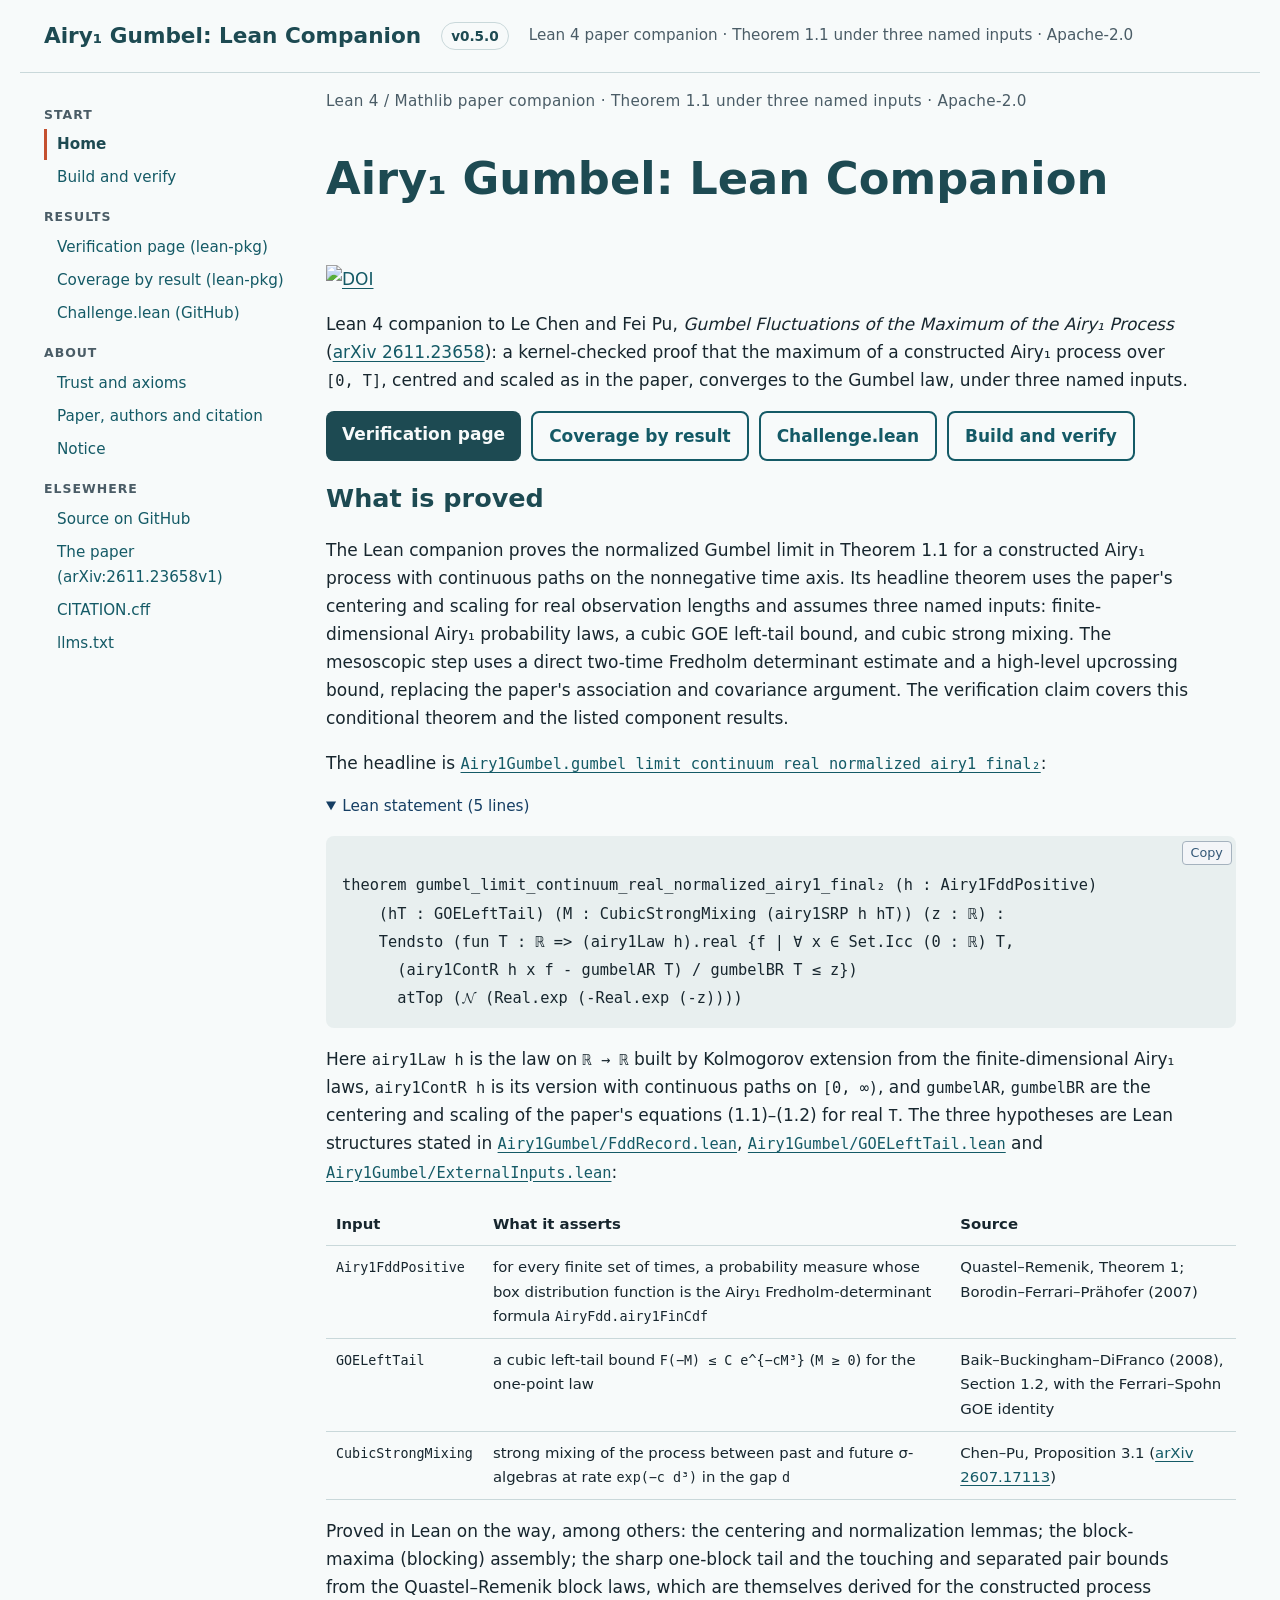
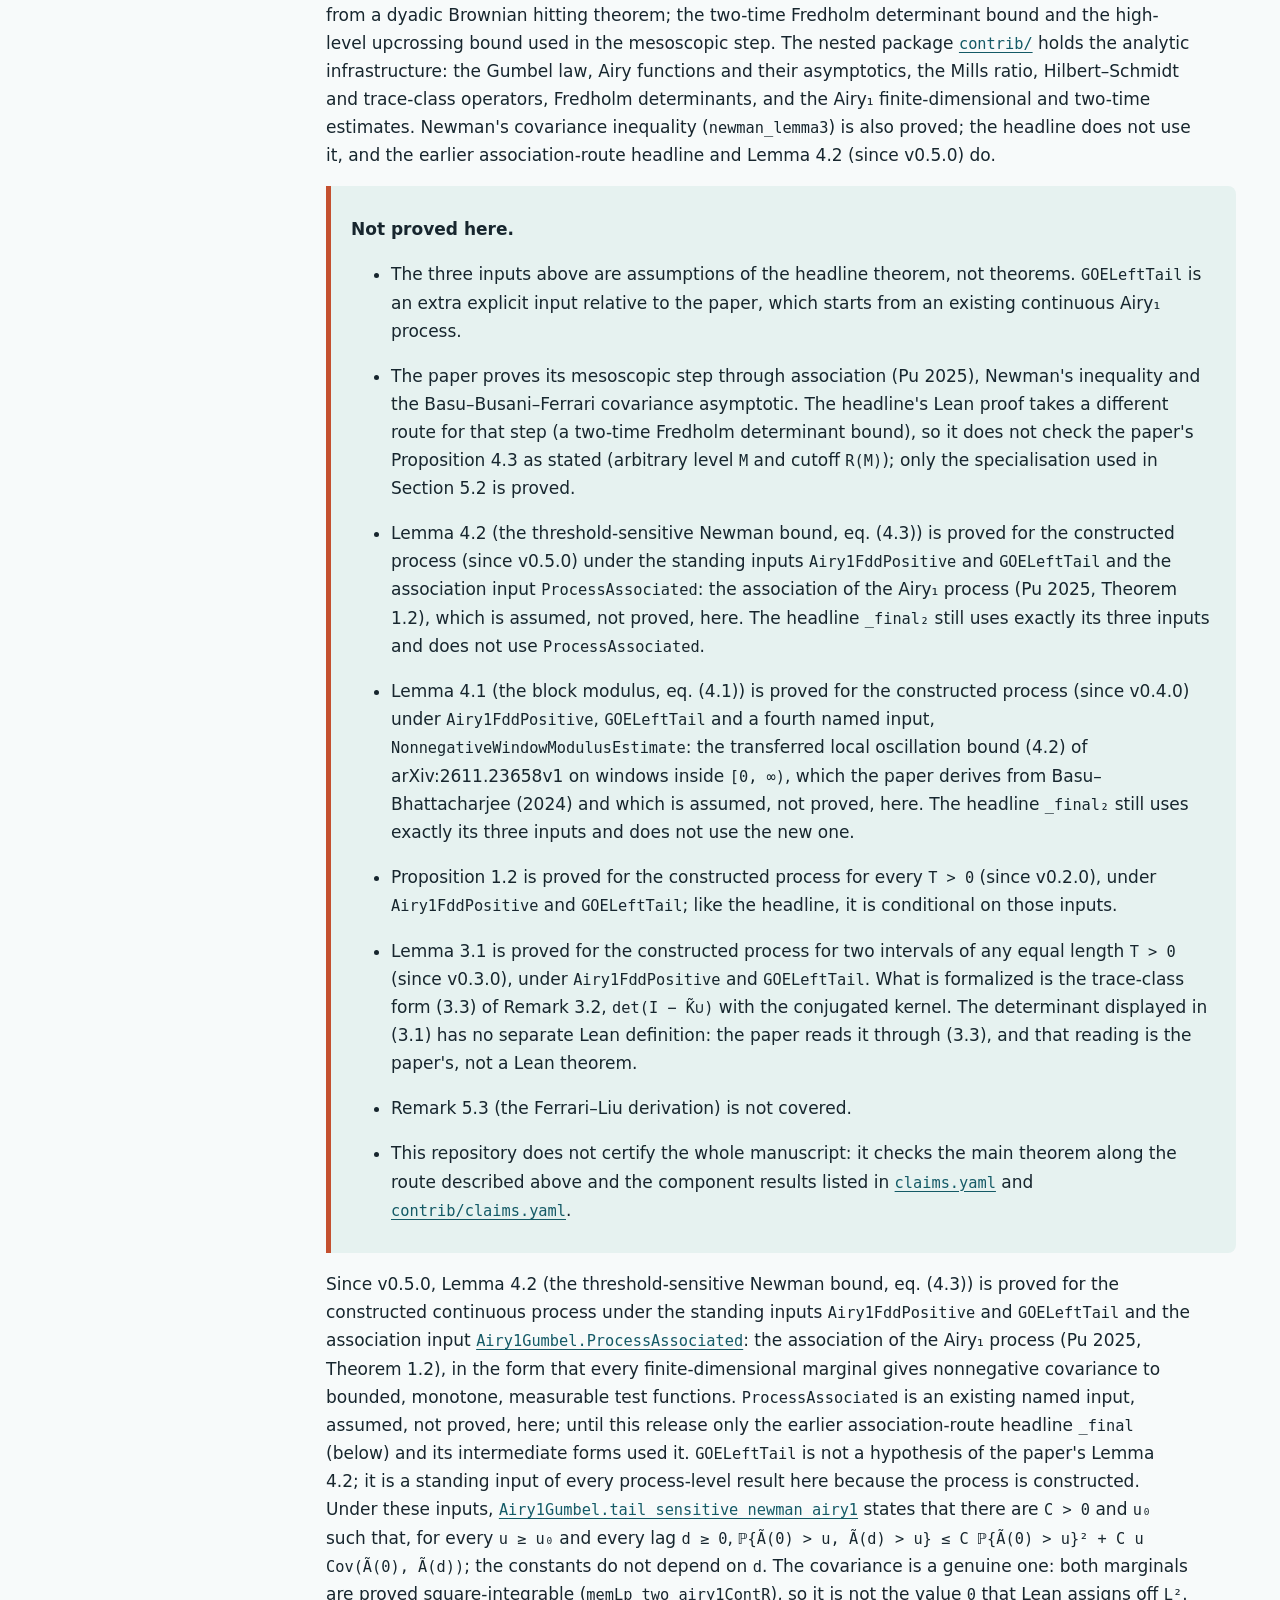
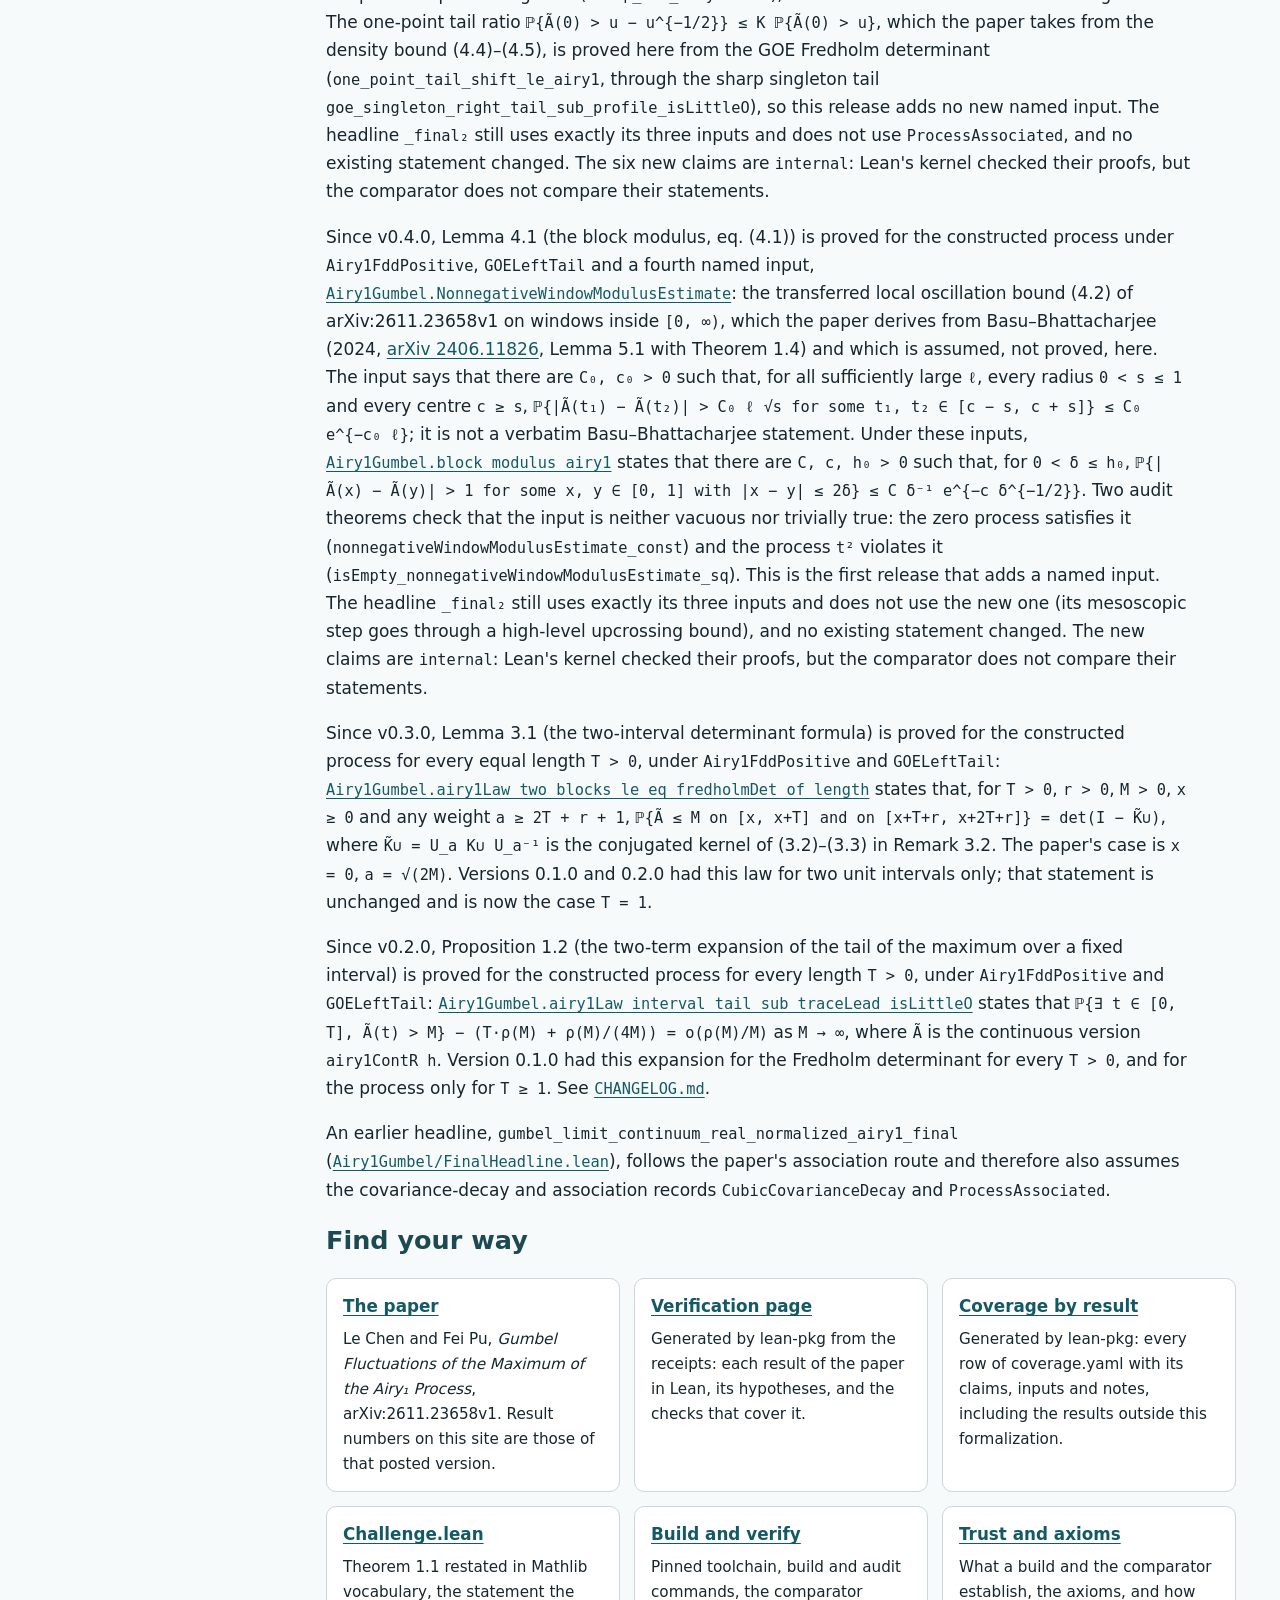
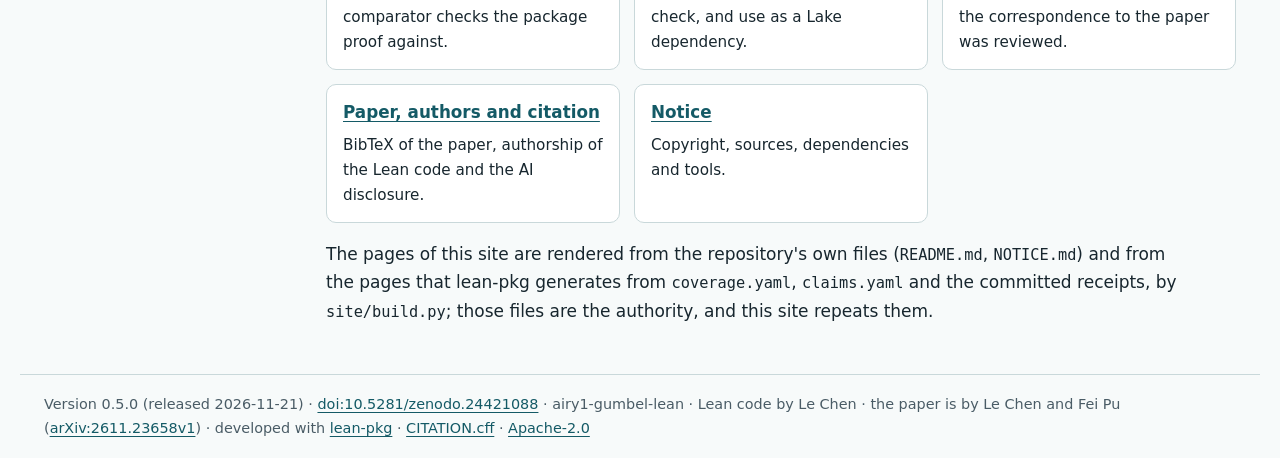
==== index.html @ cbd66b8f "Site: v0.5.0 (main 9984e7d) Co-Authored-By: Claude Opus 5.5 <noreply@anthropic.com>" ====
<!doctype html>
<html lang="en">
<head>
  <meta charset="utf-8">
  <meta name="viewport" content="width=device-width, initial-scale=1">
  <meta name="description" content="Lean 4 companion to Le Chen and Fei Pu, Gumbel Fluctuations of the Maximum of the Airy_1 Process (arXiv:2611.23658v1): Theorem 1.1 verified (build and statement comparison) under three named inputs, Airy1FddPositive, GOELeftTail and CubicStrongMixing; the mesoscopic step is proved by a two-time Fredholm determinant bound instead of the paper&#x27;s association route. It does not certify the whole manuscript. Apache-2.0.">
  <title>Airy₁ Gumbel: Lean Companion</title>
  <link rel="stylesheet" href="assets/site.css">
  <link rel="stylesheet" href="assets/code.css">
  <link rel="canonical" href="https://chenle02.github.io/airy1-gumbel-lean/">
  <script defer src="assets/code.js"></script>
</head>
<body>
  <a class="skip" href="#content">Skip to content</a>
  <header>
    <a class="brand" href="./"><span>Airy₁ Gumbel: Lean Companion</span></a>
    <a class="version" href="https://github.com/chenle02/airy1-gumbel-lean/releases/tag/v0.5.0" title="Release v0.5.0">v0.5.0</a>
    <span class="tagline">Lean 4 paper companion · Theorem 1.1 under three named inputs · Apache-2.0</span>
  </header>
  <div class="shell">
    <nav class="side" aria-label="Site"><p class="group">Start</p>
<ul>
<li><a href="index.html" aria-current="page">Home</a></li>
<li><a href="getting-started.html">Build and verify</a></li>
</ul>
<p class="group">Results</p>
<ul>
<li><a href="verification.html">Verification page (lean-pkg)</a></li>
<li><a href="coverage.html">Coverage by result (lean-pkg)</a></li>
<li><a href="https://github.com/chenle02/airy1-gumbel-lean/blob/main/Challenge.lean">Challenge.lean (GitHub)</a></li>
</ul>
<p class="group">About</p>
<ul>
<li><a href="trust.html">Trust and axioms</a></li>
<li><a href="paper.html">Paper, authors and citation</a></li>
<li><a href="notice.html">Notice</a></li>
</ul>
<p class="group">Elsewhere</p>
<ul>
<li><a href="https://github.com/chenle02/airy1-gumbel-lean">Source on GitHub</a></li>
<li><a href="https://arxiv.org/abs/2611.23658v1">The paper (arXiv:2611.23658v1)</a></li>
<li><a href="https://github.com/chenle02/airy1-gumbel-lean/blob/main/CITATION.cff">CITATION.cff</a></li>
<li><a href="llms.txt">llms.txt</a></li>
</ul></nav>
    <details class="side-mobile"><summary>Menu</summary><nav aria-label="Site (compact)"><p class="group">Start</p>
<ul>
<li><a href="index.html" aria-current="page">Home</a></li>
<li><a href="getting-started.html">Build and verify</a></li>
</ul>
<p class="group">Results</p>
<ul>
<li><a href="verification.html">Verification page (lean-pkg)</a></li>
<li><a href="coverage.html">Coverage by result (lean-pkg)</a></li>
<li><a href="https://github.com/chenle02/airy1-gumbel-lean/blob/main/Challenge.lean">Challenge.lean (GitHub)</a></li>
</ul>
<p class="group">About</p>
<ul>
<li><a href="trust.html">Trust and axioms</a></li>
<li><a href="paper.html">Paper, authors and citation</a></li>
<li><a href="notice.html">Notice</a></li>
</ul>
<p class="group">Elsewhere</p>
<ul>
<li><a href="https://github.com/chenle02/airy1-gumbel-lean">Source on GitHub</a></li>
<li><a href="https://arxiv.org/abs/2611.23658v1">The paper (arXiv:2611.23658v1)</a></li>
<li><a href="https://github.com/chenle02/airy1-gumbel-lean/blob/main/CITATION.cff">CITATION.cff</a></li>
<li><a href="llms.txt">llms.txt</a></li>
</ul></nav></details>
    <main id="content">
<section class="hero">
<p class="eyebrow">Lean 4 / Mathlib paper companion · Theorem 1.1 under three named inputs · Apache-2.0</p>
<h1>Airy₁ Gumbel: Lean Companion</h1>
</section>

<p><a href="https://doi.org/10.5281/zenodo.24398888"><img alt="DOI" src="https://zenodo.org/badge/DOI/10.5281/zenodo.24398888.svg" /></a></p>
<p>Lean 4 companion to Le Chen and Fei Pu, <em>Gumbel Fluctuations of the Maximum of the
Airy₁ Process</em> (<a href="https://arxiv.org/abs/2611.23658">arXiv 2611.23658</a>): a kernel-checked
proof that the maximum of a constructed Airy₁ process over <code>[0, T]</code>, centred and scaled
as in the paper, converges to the Gumbel law, under three named inputs.</p>
<p class="actions"><a class="button" href="verification.html">Verification page</a> <a class="button secondary" href="coverage.html">Coverage by result</a> <a class="button secondary" href="https://github.com/chenle02/airy1-gumbel-lean/blob/main/Challenge.lean">Challenge.lean</a> <a class="button secondary" href="getting-started.html">Build and verify</a></p>

<h2 id="what-is-proved">What is proved</h2>
<p>The Lean companion proves the normalized Gumbel limit in Theorem 1.1 for a constructed
Airy₁ process with continuous paths on the nonnegative time axis. Its headline theorem
uses the paper's centering and scaling for real observation lengths and assumes three
named inputs: finite-dimensional Airy₁ probability laws, a cubic GOE left-tail bound,
and cubic strong mixing. The mesoscopic step uses a direct two-time Fredholm determinant
estimate and a high-level upcrossing bound, replacing the paper's association and
covariance argument. The verification claim covers this conditional theorem and the
listed component results.</p>
<p>The headline is
<a href="https://github.com/chenle02/airy1-gumbel-lean/blob/main/Airy1Gumbel/FinalHeadlineTP.lean"><code>Airy1Gumbel.gumbel_limit_continuum_real_normalized_airy1_final₂</code></a>:</p>
<pre><code class="language-lean">theorem gumbel_limit_continuum_real_normalized_airy1_final₂ (h : Airy1FddPositive)
    (hT : GOELeftTail) (M : CubicStrongMixing (airy1SRP h hT)) (z : ℝ) :
    Tendsto (fun T : ℝ =&gt; (airy1Law h).real {f | ∀ x ∈ Set.Icc (0 : ℝ) T,
      (airy1ContR h x f - gumbelAR T) / gumbelBR T ≤ z})
      atTop (𝓝 (Real.exp (-Real.exp (-z))))
</code></pre>
<p>Here <code>airy1Law h</code> is the law on <code>ℝ → ℝ</code> built by Kolmogorov extension from the
finite-dimensional Airy₁ laws, <code>airy1ContR h</code> is its version with continuous paths on
<code>[0, ∞)</code>, and <code>gumbelAR</code>, <code>gumbelBR</code> are the centering and scaling of the paper's
equations (1.1)–(1.2) for real <code>T</code>. The three hypotheses are Lean structures stated in
<a href="https://github.com/chenle02/airy1-gumbel-lean/blob/main/Airy1Gumbel/FddRecord.lean"><code>Airy1Gumbel/FddRecord.lean</code></a>,
<a href="https://github.com/chenle02/airy1-gumbel-lean/blob/main/Airy1Gumbel/GOELeftTail.lean"><code>Airy1Gumbel/GOELeftTail.lean</code></a> and
<a href="https://github.com/chenle02/airy1-gumbel-lean/blob/main/Airy1Gumbel/ExternalInputs.lean"><code>Airy1Gumbel/ExternalInputs.lean</code></a>:</p>
<table>
<thead>
<tr>
<th>Input</th>
<th>What it asserts</th>
<th>Source</th>
</tr>
</thead>
<tbody>
<tr>
<td><code>Airy1FddPositive</code></td>
<td>for every finite set of times, a probability measure whose box distribution function is the Airy₁ Fredholm-determinant formula <code>AiryFdd.airy1FinCdf</code></td>
<td>Quastel–Remenik, Theorem 1; Borodin–Ferrari–Prähofer (2007)</td>
</tr>
<tr>
<td><code>GOELeftTail</code></td>
<td>a cubic left-tail bound <code>F(−M) ≤ C e^{−cM³}</code> (<code>M ≥ 0</code>) for the one-point law</td>
<td>Baik–Buckingham–DiFranco (2008), Section 1.2, with the Ferrari–Spohn GOE identity</td>
</tr>
<tr>
<td><code>CubicStrongMixing</code></td>
<td>strong mixing of the process between past and future σ-algebras at rate <code>exp(−c d³)</code> in the gap <code>d</code></td>
<td>Chen–Pu, Proposition 3.1 (<a href="https://arxiv.org/abs/2607.17113">arXiv 2607.17113</a>)</td>
</tr>
</tbody>
</table>
<p>Proved in Lean on the way, among others: the centering and normalization lemmas; the
block-maxima (blocking) assembly; the sharp one-block tail and the touching and separated
pair bounds from the Quastel–Remenik block laws, which are themselves derived for the
constructed process from a dyadic Brownian hitting theorem; the two-time Fredholm determinant bound and the high-level
upcrossing bound used in the mesoscopic step. The nested package
<a href="https://github.com/chenle02/airy1-gumbel-lean/tree/main/contrib"><code>contrib/</code></a> holds the analytic infrastructure: the Gumbel law, Airy functions
and their asymptotics, the Mills ratio, Hilbert–Schmidt and trace-class operators,
Fredholm determinants, and the Airy₁ finite-dimensional and two-time estimates. Newman's
covariance inequality (<code>newman_lemma3</code>) is also proved; the headline does not use it, and
the earlier association-route headline and Lemma 4.2 (since v0.5.0) do.</p>
<div class="boundary">
<p><strong>Not proved here.</strong></p>
<ul>
<li>
<p>The three inputs above are assumptions of the headline theorem, not theorems.
<code>GOELeftTail</code> is an extra explicit input relative to the paper, which starts from an
existing continuous Airy₁ process.</p>
</li>
<li>
<p>The paper proves its mesoscopic step through association (Pu 2025), Newman's
inequality and the Basu–Busani–Ferrari covariance asymptotic. The headline's Lean
proof takes a different route for that step (a two-time Fredholm determinant bound),
so it does not check the paper's Proposition 4.3 as stated (arbitrary level <code>M</code> and
cutoff <code>R(M)</code>); only the specialisation used in Section 5.2 is proved.</p>
</li>
<li>
<p>Lemma 4.2 (the threshold-sensitive Newman bound, eq. (4.3)) is proved for the
constructed process (since v0.5.0) under the standing inputs <code>Airy1FddPositive</code> and
<code>GOELeftTail</code> and the association input <code>ProcessAssociated</code>: the association of the
Airy₁ process (Pu 2025, Theorem 1.2), which is assumed, not proved, here. The headline
<code>_final₂</code> still uses exactly its three inputs and does not use <code>ProcessAssociated</code>.</p>
</li>
<li>
<p>Lemma 4.1 (the block modulus, eq. (4.1)) is proved for the constructed process
(since v0.4.0) under <code>Airy1FddPositive</code>, <code>GOELeftTail</code> and a fourth named input,
<code>NonnegativeWindowModulusEstimate</code>: the transferred local oscillation bound (4.2) of
arXiv:2611.23658v1 on windows inside <code>[0, ∞)</code>, which the paper derives from
Basu–Bhattacharjee (2024) and which is assumed, not proved, here. The headline
<code>_final₂</code> still uses exactly its three inputs and does not use the new one.</p>
</li>
<li>
<p>Proposition 1.2 is proved for the constructed process for every <code>T &gt; 0</code> (since
v0.2.0), under <code>Airy1FddPositive</code> and <code>GOELeftTail</code>; like the headline, it is
conditional on those inputs.</p>
</li>
<li>
<p>Lemma 3.1 is proved for the constructed process for two intervals of any equal
length <code>T &gt; 0</code> (since v0.3.0), under <code>Airy1FddPositive</code> and <code>GOELeftTail</code>. What is
formalized is the trace-class form (3.3) of Remark 3.2, <code>det(I − K̃∪)</code> with the
conjugated kernel. The determinant displayed in (3.1) has no separate Lean
definition: the paper reads it through (3.3), and that reading is the paper's, not
a Lean theorem.</p>
</li>
<li>
<p>Remark 5.3 (the Ferrari–Liu derivation) is not covered.</p>
</li>
<li>This repository does not certify the whole manuscript: it checks the main theorem
along the route described above and the component results listed in
<a href="https://github.com/chenle02/airy1-gumbel-lean/blob/main/claims.yaml"><code>claims.yaml</code></a> and <a href="https://github.com/chenle02/airy1-gumbel-lean/blob/main/contrib/claims.yaml"><code>contrib/claims.yaml</code></a>.</li>
</ul>
</div>
<p>Since v0.5.0, Lemma 4.2 (the threshold-sensitive Newman bound, eq. (4.3)) is proved for
the constructed continuous process under the standing inputs <code>Airy1FddPositive</code> and
<code>GOELeftTail</code> and the association input
<a href="https://github.com/chenle02/airy1-gumbel-lean/blob/main/Airy1Gumbel/ExternalInputs.lean"><code>Airy1Gumbel.ProcessAssociated</code></a>: the association of the
Airy₁ process (Pu 2025, Theorem 1.2), in the form that every finite-dimensional marginal
gives nonnegative covariance to bounded, monotone, measurable test functions.
<code>ProcessAssociated</code> is an existing named input, assumed, not proved, here; until this
release only the earlier association-route headline <code>_final</code> (below) and its intermediate
forms used it. <code>GOELeftTail</code> is not a
hypothesis of the paper's Lemma 4.2; it is a standing input of every process-level result
here because the process is constructed. Under these inputs,
<a href="https://github.com/chenle02/airy1-gumbel-lean/blob/main/Airy1Gumbel/TailSensitiveNewman.lean"><code>Airy1Gumbel.tail_sensitive_newman_airy1</code></a> states
that there are <code>C &gt; 0</code> and <code>u₀</code> such that, for every <code>u ≥ u₀</code> and every lag <code>d ≥ 0</code>,
<code>ℙ{Ã(0) &gt; u, Ã(d) &gt; u} ≤ C ℙ{Ã(0) &gt; u}² + C u Cov(Ã(0), Ã(d))</code>; the constants do not
depend on <code>d</code>. The covariance is a genuine one: both marginals are proved
square-integrable (<code>memLp_two_airy1ContR</code>), so it is not the value <code>0</code> that Lean assigns
off <code>L²</code>. The one-point tail ratio <code>ℙ{Ã(0) &gt; u − u^{−1/2}} ≤ K ℙ{Ã(0) &gt; u}</code>, which the
paper takes from the density bound (4.4)–(4.5), is proved here from the GOE Fredholm
determinant (<code>one_point_tail_shift_le_airy1</code>, through the sharp singleton tail
<code>goe_singleton_right_tail_sub_profile_isLittleO</code>), so this release adds no new named
input. The headline <code>_final₂</code> still uses exactly its three inputs and does not use
<code>ProcessAssociated</code>, and no existing statement changed. The six new claims are
<code>internal</code>: Lean's kernel checked their proofs, but the comparator does not compare their
statements.</p>
<p>Since v0.4.0, Lemma 4.1 (the block modulus, eq. (4.1)) is proved for the constructed
process under <code>Airy1FddPositive</code>, <code>GOELeftTail</code> and a fourth named input,
<a href="https://github.com/chenle02/airy1-gumbel-lean/blob/main/Airy1Gumbel/BlockModulus.lean"><code>Airy1Gumbel.NonnegativeWindowModulusEstimate</code></a>: the
transferred local oscillation bound (4.2) of arXiv:2611.23658v1 on windows inside
<code>[0, ∞)</code>, which the paper derives from Basu–Bhattacharjee (2024,
<a href="https://arxiv.org/abs/2406.11826">arXiv 2406.11826</a>, Lemma 5.1 with Theorem 1.4) and
which is assumed, not proved, here. The input says that there are <code>C₀, c₀ &gt; 0</code> such that,
for all sufficiently large <code>ℓ</code>, every radius <code>0 &lt; s ≤ 1</code> and every centre <code>c ≥ s</code>,
<code>ℙ{|Ã(t₁) − Ã(t₂)| &gt; C₀ ℓ √s for some t₁, t₂ ∈ [c − s, c + s]} ≤ C₀ e^{−c₀ ℓ}</code>; it is
not a verbatim Basu–Bhattacharjee statement. Under these inputs,
<a href="https://github.com/chenle02/airy1-gumbel-lean/blob/main/Airy1Gumbel/BlockModulus.lean"><code>Airy1Gumbel.block_modulus_airy1</code></a> states that there are
<code>C, c, h₀ &gt; 0</code> such that, for <code>0 &lt; δ ≤ h₀</code>,
<code>ℙ{|Ã(x) − Ã(y)| &gt; 1 for some x, y ∈ [0, 1] with |x − y| ≤ 2δ} ≤ C δ⁻¹ e^{−c δ^{−1/2}}</code>.
Two audit theorems check that the input is neither vacuous nor trivially true: the zero
process satisfies it (<code>nonnegativeWindowModulusEstimate_const</code>) and the process <code>t²</code>
violates it (<code>isEmpty_nonnegativeWindowModulusEstimate_sq</code>). This is the first release
that adds a named input. The headline <code>_final₂</code> still uses exactly its three inputs and
does not use the new one (its mesoscopic step goes through a high-level upcrossing
bound), and no existing statement changed. The new claims are <code>internal</code>: Lean's kernel
checked their proofs, but the comparator does not compare their statements.</p>
<p>Since v0.3.0, Lemma 3.1 (the two-interval determinant formula) is proved for the
constructed process for every equal length <code>T &gt; 0</code>, under <code>Airy1FddPositive</code> and
<code>GOELeftTail</code>:
<a href="https://github.com/chenle02/airy1-gumbel-lean/blob/main/Airy1Gumbel/TwoIntervalLaw.lean"><code>Airy1Gumbel.airy1Law_two_blocks_le_eq_fredholmDet_of_length</code></a>
states that, for <code>T &gt; 0</code>, <code>r &gt; 0</code>, <code>M &gt; 0</code>, <code>x ≥ 0</code> and any weight <code>a ≥ 2T + r + 1</code>,
<code>ℙ{Ã ≤ M on [x, x+T] and on [x+T+r, x+2T+r]} = det(I − K̃∪)</code>, where <code>K̃∪ = U_a K∪ U_a⁻¹</code>
is the conjugated kernel of (3.2)–(3.3) in Remark 3.2. The paper's case is <code>x = 0</code>,
<code>a = √(2M)</code>. Versions 0.1.0 and 0.2.0 had this law for two unit intervals only; that
statement is unchanged and is now the case <code>T = 1</code>.</p>
<p>Since v0.2.0, Proposition 1.2 (the two-term expansion of the tail of the maximum over a
fixed interval) is proved for the constructed process for every length <code>T &gt; 0</code>, under
<code>Airy1FddPositive</code> and <code>GOELeftTail</code>:
<a href="https://github.com/chenle02/airy1-gumbel-lean/blob/main/Airy1Gumbel/BlockLawUnconditional.lean"><code>Airy1Gumbel.airy1Law_interval_tail_sub_traceLead_isLittleO</code></a>
states that <code>ℙ{∃ t ∈ [0, T], Ã(t) &gt; M} − (T·ρ(M) + ρ(M)/(4M)) = o(ρ(M)/M)</code> as <code>M → ∞</code>,
where <code>Ã</code> is the continuous version <code>airy1ContR h</code>. Version 0.1.0 had this expansion for
the Fredholm determinant for every <code>T &gt; 0</code>, and for the process only for <code>T ≥ 1</code>. See
<a href="https://github.com/chenle02/airy1-gumbel-lean/blob/main/CHANGELOG.md"><code>CHANGELOG.md</code></a>.</p>
<p>An earlier headline,
<code>gumbel_limit_continuum_real_normalized_airy1_final</code>
(<a href="https://github.com/chenle02/airy1-gumbel-lean/blob/main/Airy1Gumbel/FinalHeadline.lean"><code>Airy1Gumbel/FinalHeadline.lean</code></a>), follows the paper's
association route and therefore also assumes the covariance-decay and association
records <code>CubicCovarianceDecay</code> and <code>ProcessAssociated</code>.</p>
<h2 id="find-your-way">Find your way</h2>
<div class="cards">
<div class="card"><h4><a href="https://arxiv.org/abs/2611.23658v1">The paper</a></h4><p>Le Chen and Fei Pu, <em>Gumbel Fluctuations of the Maximum of the Airy₁ Process</em>, arXiv:2611.23658v1. Result numbers on this site are those of that posted version.</p></div>
<div class="card"><h4><a href="verification.html">Verification page</a></h4><p>Generated by lean-pkg from the receipts: each result of the paper in Lean, its hypotheses, and the checks that cover it.</p></div>
<div class="card"><h4><a href="coverage.html">Coverage by result</a></h4><p>Generated by lean-pkg: every row of coverage.yaml with its claims, inputs and notes, including the results outside this formalization.</p></div>
<div class="card"><h4><a href="https://github.com/chenle02/airy1-gumbel-lean/blob/main/Challenge.lean">Challenge.lean</a></h4><p>Theorem 1.1 restated in Mathlib vocabulary, the statement the comparator checks the package proof against.</p></div>
<div class="card"><h4><a href="getting-started.html">Build and verify</a></h4><p>Pinned toolchain, build and audit commands, the comparator check, and use as a Lake dependency.</p></div>
<div class="card"><h4><a href="trust.html">Trust and axioms</a></h4><p>What a build and the comparator establish, the axioms, and how the correspondence to the paper was reviewed.</p></div>
<div class="card"><h4><a href="paper.html">Paper, authors and citation</a></h4><p>BibTeX of the paper, authorship of the Lean code and the AI disclosure.</p></div>
<div class="card"><h4><a href="notice.html">Notice</a></h4><p>Copyright, sources, dependencies and tools.</p></div>
</div>

<p>The pages of this site are rendered from the repository's own files (<code>README.md</code>,
<code>NOTICE.md</code>) and from the pages that lean-pkg generates from <code>coverage.yaml</code>, <code>claims.yaml</code>
and the committed receipts, by <code>site/build.py</code>; those files are the authority, and this
site repeats them.</p>
    </main>
  </div>
  <footer>
    Version 0.5.0 (released 2026-11-21) · <a href="https://doi.org/10.5281/zenodo.24421088">doi:10.5281/zenodo.24421088</a> · airy1-gumbel-lean · Lean code by Le Chen · the paper is by Le Chen and Fei Pu (<a href="https://arxiv.org/abs/2611.23658v1">arXiv:2611.23658v1</a>) · developed with <a href="https://github.com/lean-pkg/lean-pkg">lean-pkg</a> · <a href="https://github.com/chenle02/airy1-gumbel-lean/blob/main/CITATION.cff">CITATION.cff</a> · <a href="https://github.com/chenle02/airy1-gumbel-lean/blob/main/LICENSE">Apache-2.0</a>
  </footer>
</body>
</html>
---- assets/site.css ----
:root {
  color-scheme: light dark;
  --bg: #f7fafa; --surface: #ffffff; --text: #17262e; --muted: #4a5c66;
  --head: #1d4a52; --link: #145a66; --link-hover: #0c3a42; --rule: #c9d8da;
  --code-bg: #e8efef; --accent: #c4502f; --note-bg: #e6f2f0;
}
@media (prefers-color-scheme: dark) {
  :root {
    --bg: #11181b; --surface: #182226; --text: #e2eaec; --muted: #a8b8bd;
    --head: #9fd6ce; --link: #7fd0c4; --link-hover: #b5ebe3; --rule: #2d3d42;
    --code-bg: #1f2c31; --accent: #ef8f72; --note-bg: #1a2c2e;
  }
}
* { box-sizing: border-box; }
body { margin: 0; background: var(--bg); color: var(--text); font: 17px/1.65 system-ui, -apple-system, "Segoe UI", sans-serif; }
a { color: var(--link); text-underline-offset: 3px; }
a:hover { color: var(--link-hover); }
a:focus-visible, summary:focus-visible { outline: 3px solid var(--link); outline-offset: 3px; }
header, footer { max-width: 1240px; margin: auto; padding: 18px 24px; }
header { display: flex; flex-wrap: wrap; align-items: center; gap: 6px 20px; border-bottom: 1px solid var(--rule); }
.tagline { color: var(--muted); font-size: .95rem; }
.version { font-size: .85rem; font-weight: 600; padding: 2px 9px; border: 1px solid var(--rule); border-radius: 999px; color: var(--head); text-decoration: none; white-space: nowrap; }
.version:hover { border-color: currentColor; }
.shell { max-width: 1240px; margin: auto; display: grid; grid-template-columns: 250px minmax(0, 1fr); gap: 32px; padding: 0 24px; }
main { min-width: 0; padding: 8px 0 32px; }
.side { position: sticky; top: 0; align-self: start; max-height: 100vh; overflow-y: auto; padding: 18px 0; font-size: .95rem; }
.side ul, .side-mobile ul { list-style: none; margin: 0 0 10px; padding: 0; }
.side li, .side-mobile li { margin: 2px 0; }
.side a, .side-mobile a { display: block; padding: 3px 10px; border-left: 3px solid transparent; text-decoration: none; }
.side a[aria-current=page], .side-mobile a[aria-current=page] { border-left-color: var(--accent); font-weight: 700; color: var(--head); }
.group { margin: 14px 0 4px; font-size: .78rem; font-weight: 700; letter-spacing: .08em; text-transform: uppercase; color: var(--muted); }
.side-mobile { display: none; }
.brand { display: flex; align-items: center; gap: 14px; font-weight: 700; font-size: 1.35rem; text-decoration: none; color: var(--head); }
h1, h2, h3 { line-height: 1.25; color: var(--head); }
h1 { font-size: clamp(1.9rem, 5vw, 2.8rem); }
p, li { max-width: 80ch; }
pre { overflow-x: auto; padding: 16px; background: var(--code-bg); border-radius: 8px; }
code { font-size: .9em; }
table { display: block; overflow-x: auto; border-collapse: collapse; width: 100%; font-size: .93rem; }
td, th { padding: 9px 10px; text-align: left; vertical-align: top; border-bottom: 1px solid var(--rule); }
blockquote { margin: 1em 0; padding: 10px 18px; border-left: 4px solid var(--head); background: var(--note-bg); }
details { margin: .8em 0; }
summary { cursor: pointer; }
img { max-width: 100%; height: auto; }
footer { border-top: 1px solid var(--rule); font-size: .9rem; color: var(--muted); }
.skip { position: absolute; top: -100px; left: 12px; padding: 8px; background: var(--surface); }
.skip:focus { top: 8px; }
.hero { padding: 8px 0 4px; }
.eyebrow { color: var(--muted); font-size: .95rem; letter-spacing: .02em; margin: 0; }
.lead { font-size: 1.15rem; }
.boundary { border-left: 5px solid var(--accent); padding: 12px 20px; background: var(--note-bg); border-radius: 0 8px 8px 0; }
.actions { display: flex; flex-wrap: wrap; gap: 10px; }
.button { display: inline-block; padding: 9px 16px; border-radius: 8px; background: var(--head); color: var(--bg); text-decoration: none; font-weight: 600; }
.button:hover { color: var(--bg); opacity: .9; }
.button.secondary { background: transparent; color: var(--link); border: 2px solid var(--link); }
.cards { display: grid; grid-template-columns: repeat(auto-fit, minmax(230px, 1fr)); gap: 14px; margin: 1em 0; }
.card { background: var(--surface); border: 1px solid var(--rule); border-radius: 10px; padding: 14px 16px; }
.card h4 { margin: 0 0 6px; font-size: 1.05rem; }
.card p { margin: 0; font-size: .95rem; }
@media (max-width: 860px) {
  .shell { display: block; padding: 0 16px; }
  .side { display: none; }
  .side-mobile { display: block; margin: 12px 0; padding: 8px 12px; border: 1px solid var(--rule); border-radius: 8px; background: var(--surface); }
  .side-mobile summary { font-weight: 700; }
  header, footer { padding: 14px 16px; }
  td, th { padding: 7px; }
}
@media (prefers-reduced-motion: reduce) { * { scroll-behavior: auto !important; transition: none !important; } }
/* Narrow screens. Long inline code (declaration names, receipt files) wraps instead of widening the page. */
:not(pre) > code { overflow-wrap: anywhere; }
/* Inside a table the code keeps its words whole: the table scrolls horizontally instead. */
td code, th code { overflow-wrap: normal; }
/* Long Lean names in headings wrap on a narrow screen. */
h1, h2, h3, h4 { overflow-wrap: anywhere; }
/* Lean source uses Unicode (ℝ, ₁, 𝓝, →): local monospace fonts with wide coverage first, no web font. */
code, pre { font-family: ui-monospace, "JuliaMono", "DejaVu Sans Mono", "Noto Sans Mono", "Cascadia Mono", Menlo, Consolas, monospace; }
---- assets/code.css ----
/* Fold and copy code blocks (see code.js) */
.code-wrap { position: relative; }
.code-wrap > pre { padding-top: 2em; }
.code-copy { position: absolute; top: 0.35em; right: 0.35em; font: 0.75em/1.4 system-ui, sans-serif; padding: 0.15em 0.6em; border: 1px solid #9aa8b6; border-radius: 4px; background: #f5f7fa; color: #153e63; cursor: pointer; opacity: 0.85; }
.code-copy:hover, .code-copy:focus { opacity: 1; }
details.lean-fold, details.signoff-lean { margin: 0.4em 0 1em; }
details.lean-fold > summary, details.signoff-lean > summary { cursor: pointer; font-size: 0.9em; color: #153e63; }
@media (prefers-color-scheme: dark) {
  .code-copy { background: #1e2733; color: #cfe0f2; border-color: #4b5b6b; }
  details.lean-fold > summary, details.signoff-lean > summary { color: #9fc3e6; }
}
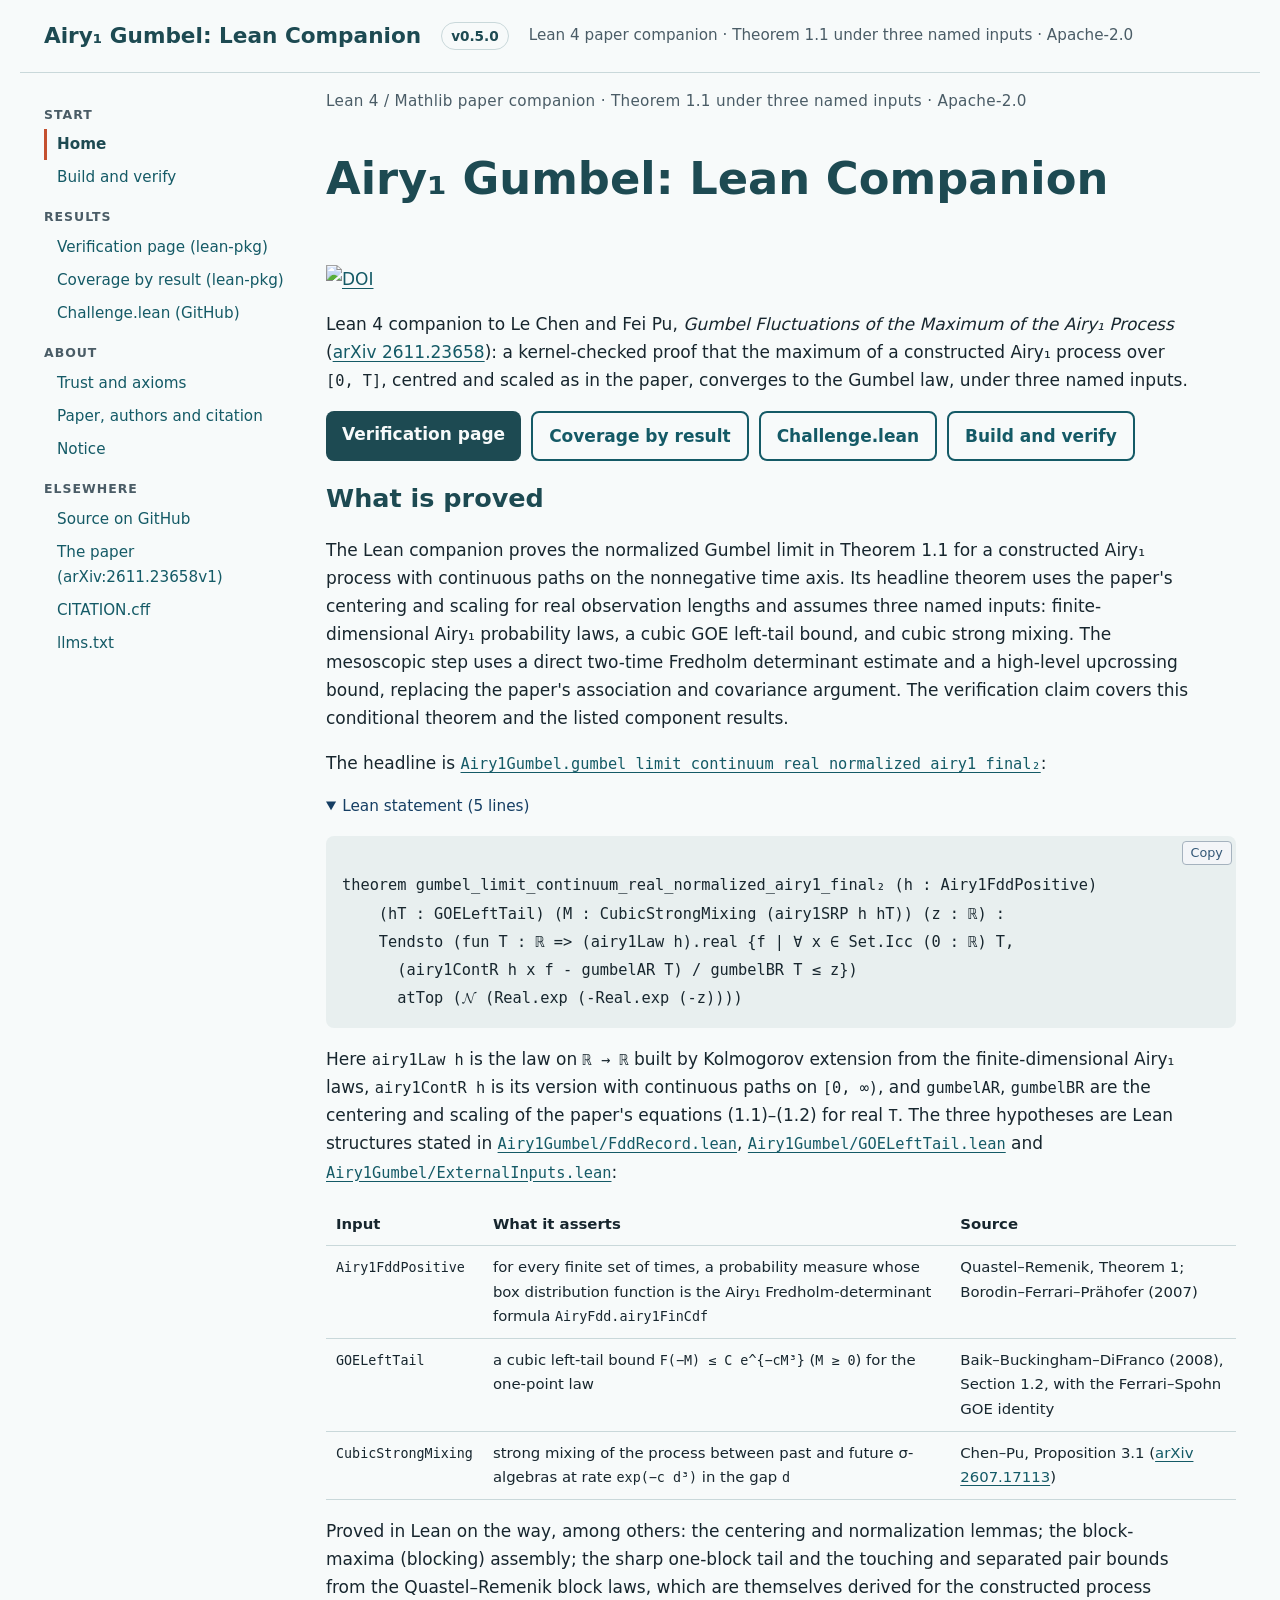
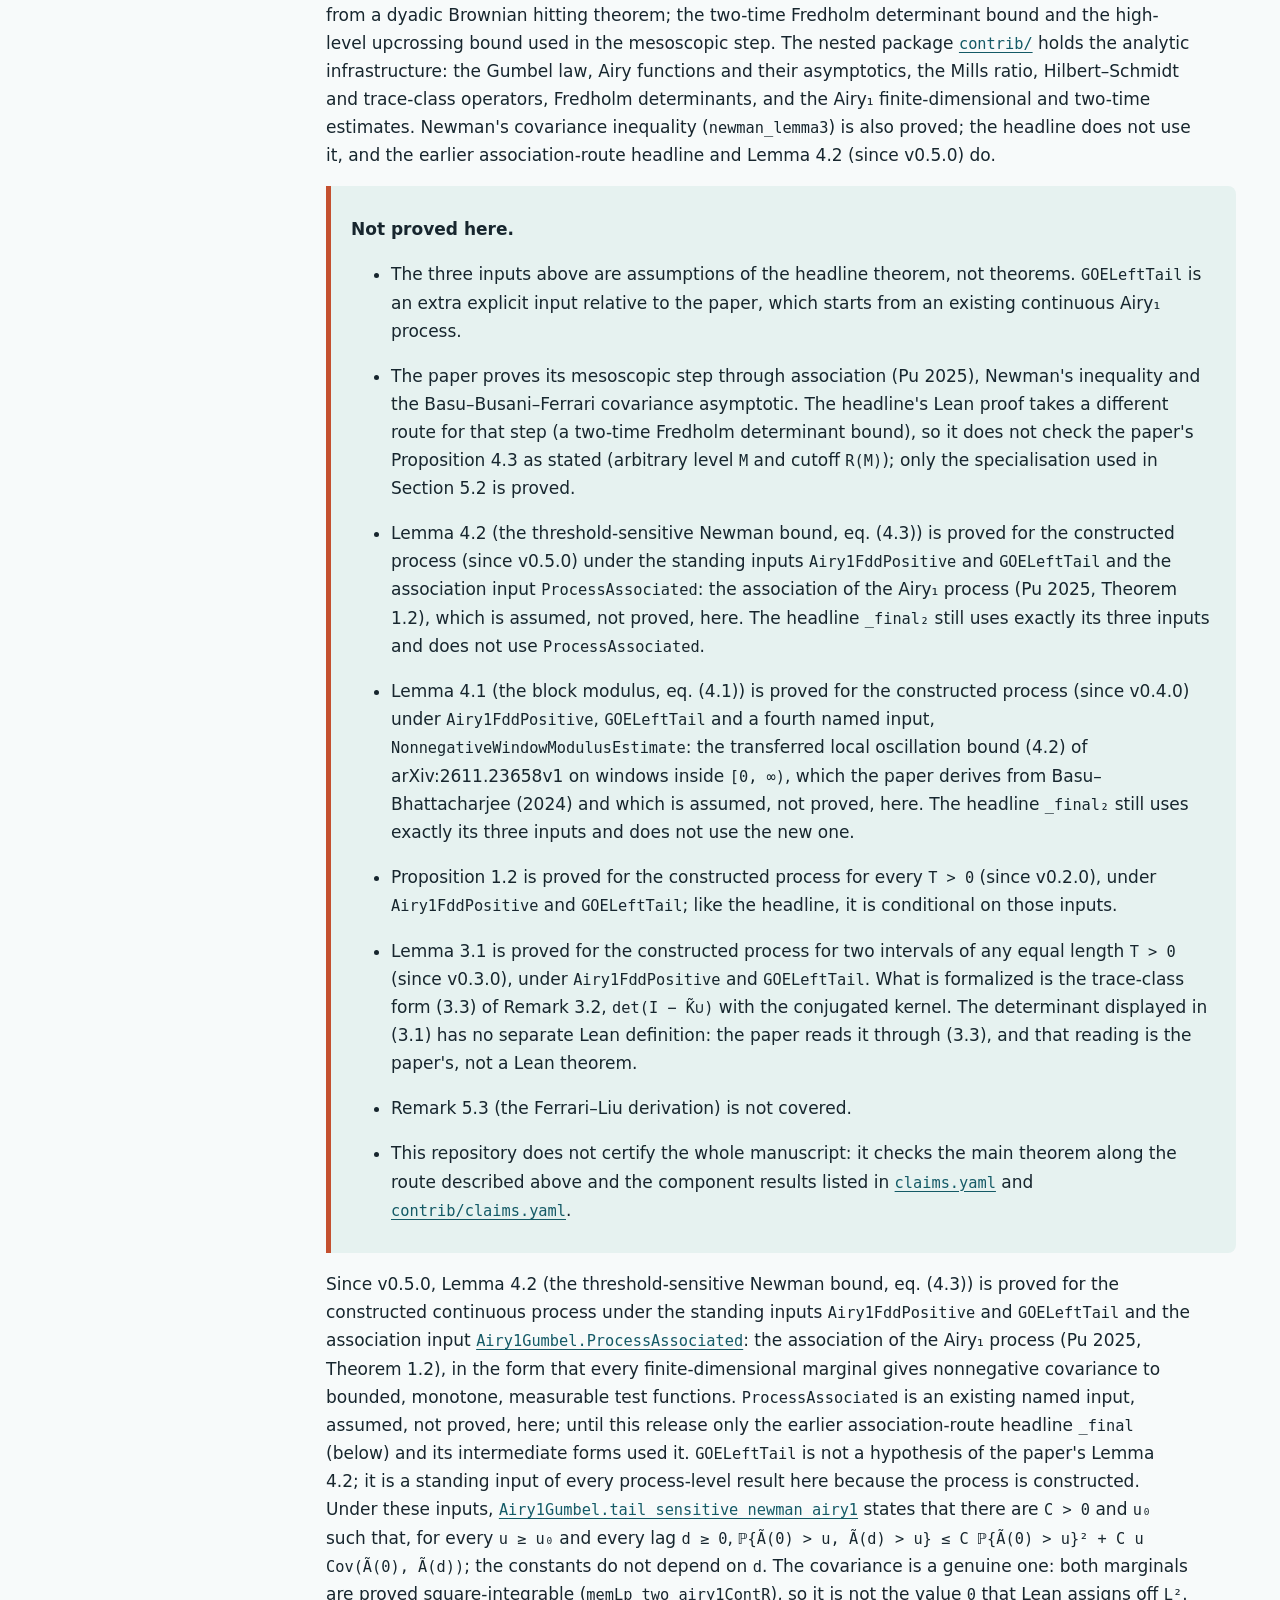
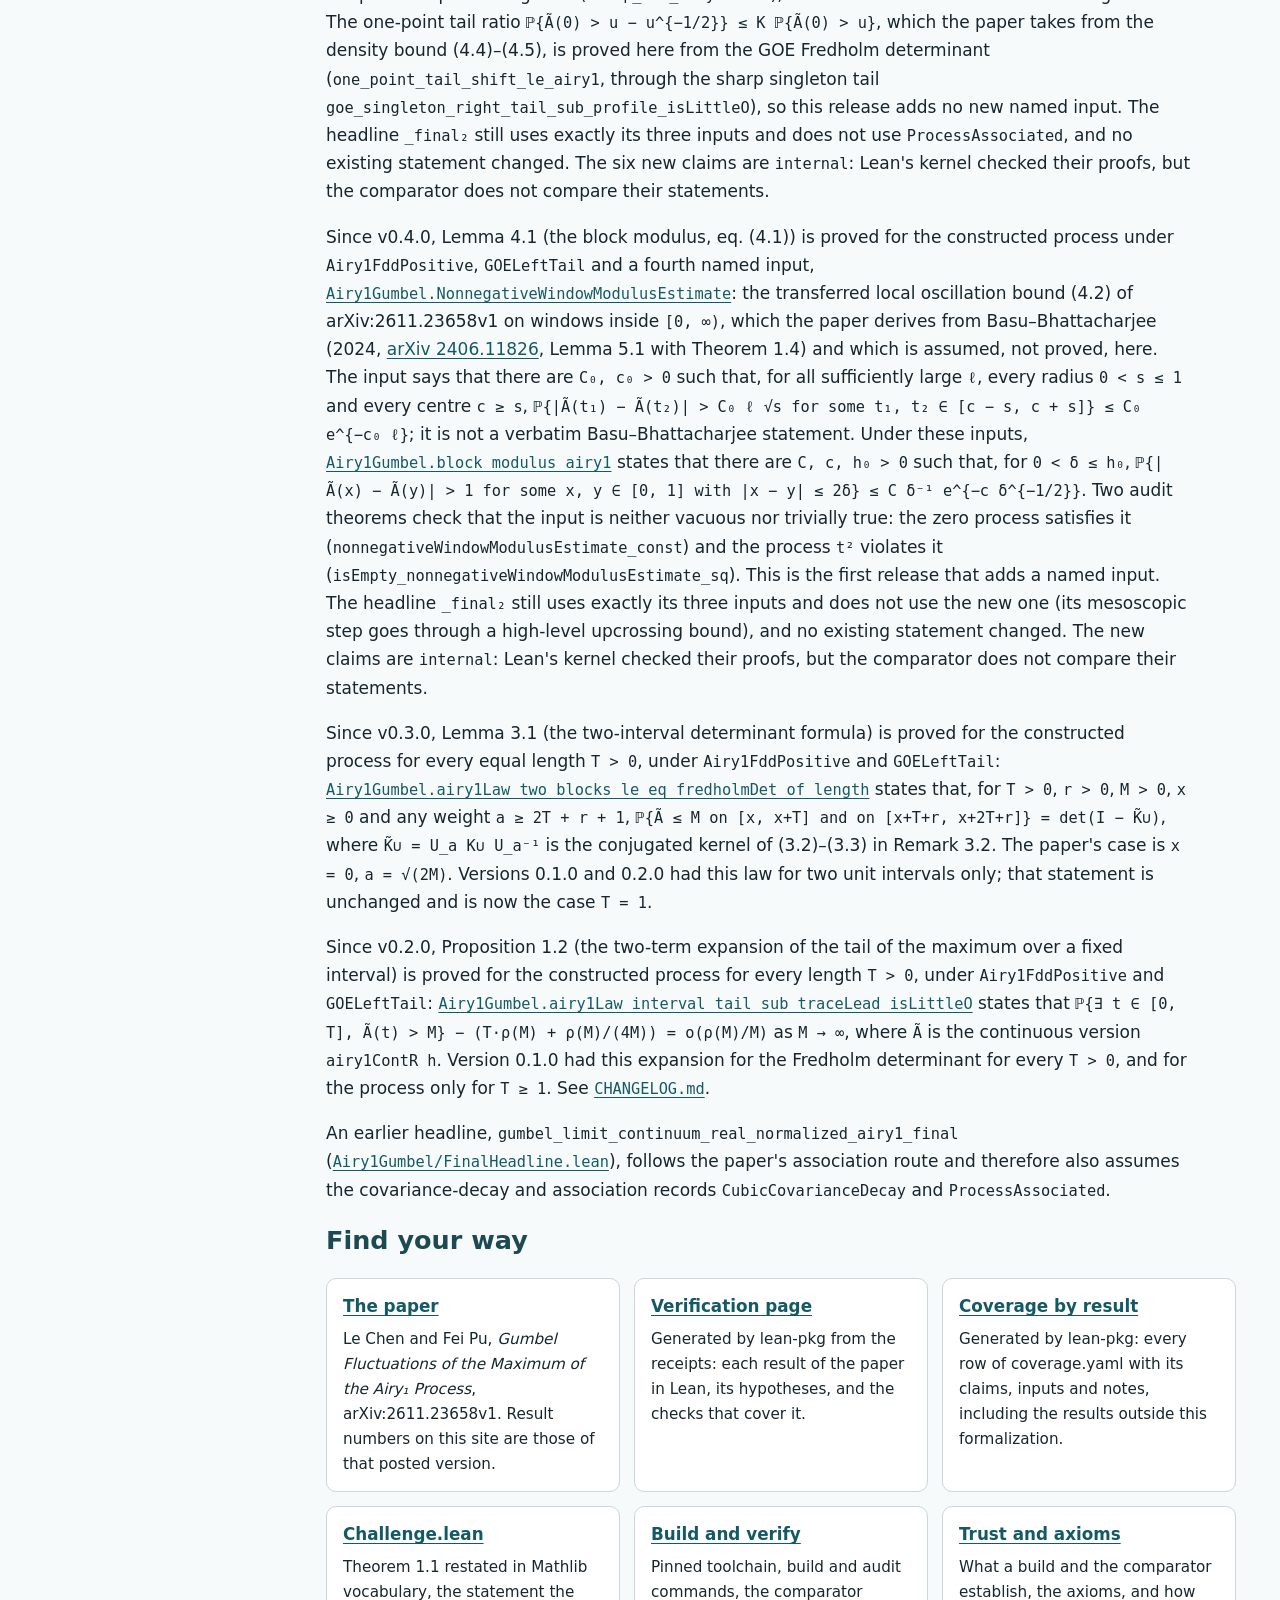
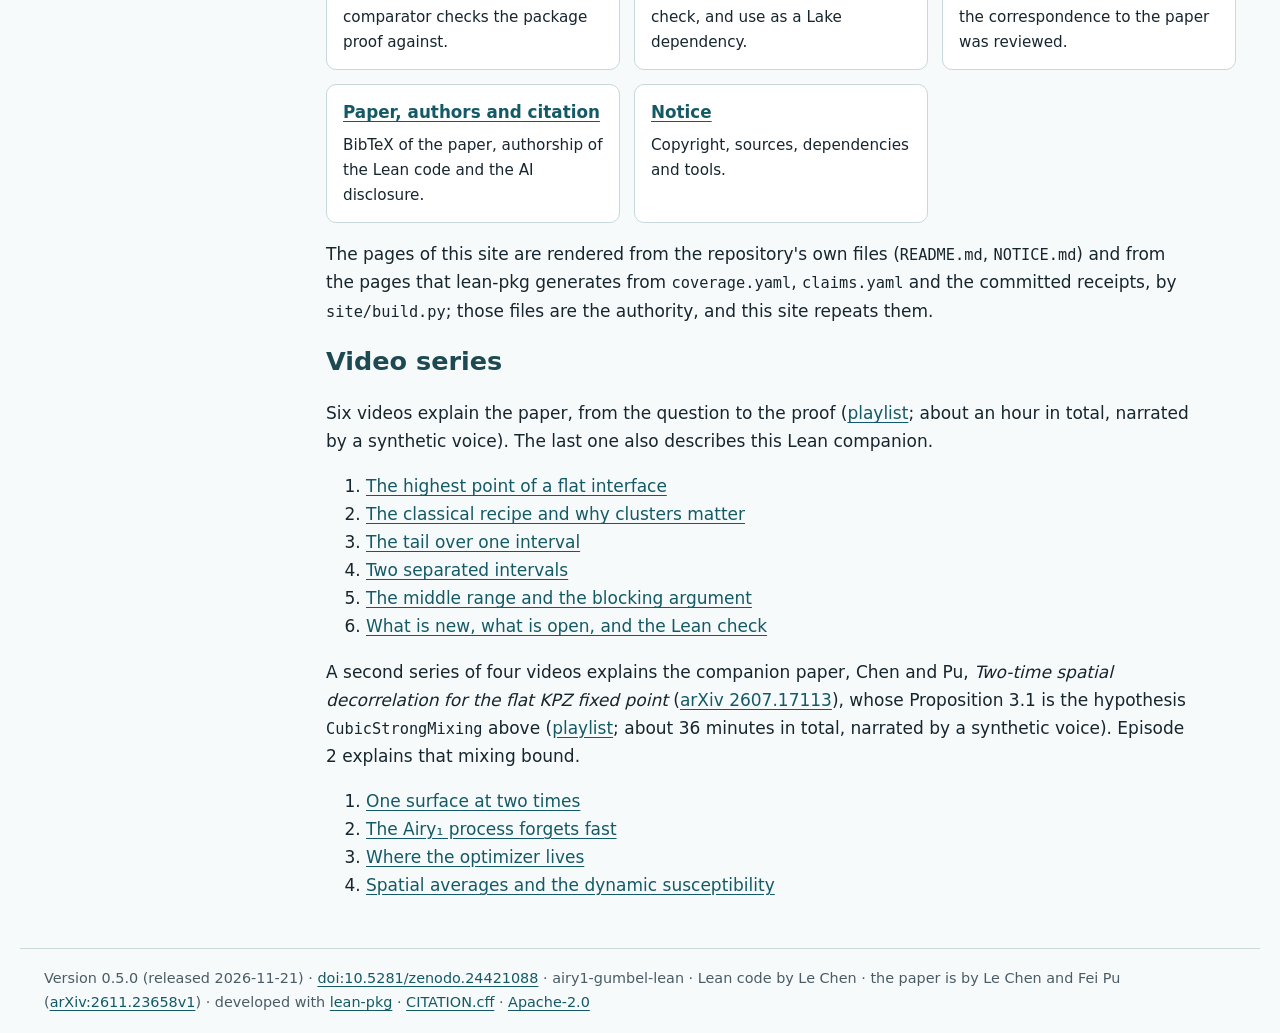
==== commit 7a6ad5f6: "site: publish both video series on the home page" ====
--- a/index.html
+++ b/index.html
@@ -272,6 +272,29 @@
 <code>NOTICE.md</code>) and from the pages that lean-pkg generates from <code>coverage.yaml</code>, <code>claims.yaml</code>
 and the committed receipts, by <code>site/build.py</code>; those files are the authority, and this
 site repeats them.</p>
+<h2 id="video-series">Video series</h2>
+<p>Six videos explain the paper, from the question to the proof
+(<a href="https://www.youtube.com/playlist?list=PLNddpUb0UMeE">playlist</a>; about an hour in total,
+narrated by a synthetic voice). The last one also describes this Lean companion.</p>
+<ol>
+<li><a href="https://www.youtube.com/watch?v=jEq5fAASCd4">The highest point of a flat interface</a></li>
+<li><a href="https://www.youtube.com/watch?v=gbM2TdlgBLY">The classical recipe and why clusters matter</a></li>
+<li><a href="https://www.youtube.com/watch?v=S4BQ94UsA4E">The tail over one interval</a></li>
+<li><a href="https://www.youtube.com/watch?v=zdchJXLYgP4">Two separated intervals</a></li>
+<li><a href="https://www.youtube.com/watch?v=15Vr6Y1wSUA">The middle range and the blocking argument</a></li>
+<li><a href="https://www.youtube.com/watch?v=Tmh-qMmnL04">What is new, what is open, and the Lean check</a></li>
+</ol>
+<p>A second series of four videos explains the companion paper, Chen and Pu, <em>Two-time spatial
+decorrelation for the flat KPZ fixed point</em> (<a href="https://arxiv.org/abs/2607.17113">arXiv 2607.17113</a>),
+whose Proposition 3.1 is the hypothesis <code>CubicStrongMixing</code> above
+(<a href="https://www.youtube.com/playlist?list=PLI4CESkmuyPo">playlist</a>; about 36 minutes in total,
+narrated by a synthetic voice). Episode 2 explains that mixing bound.</p>
+<ol>
+<li><a href="https://www.youtube.com/watch?v=cXnOSYAVEz4">One surface at two times</a></li>
+<li><a href="https://www.youtube.com/watch?v=rLz7QcSSj4I">The Airy₁ process forgets fast</a></li>
+<li><a href="https://www.youtube.com/watch?v=eEzVI7CSdrE">Where the optimizer lives</a></li>
+<li><a href="https://www.youtube.com/watch?v=J1yQqgdr79M">Spatial averages and the dynamic susceptibility</a></li>
+</ol>
     </main>
   </div>
   <footer>
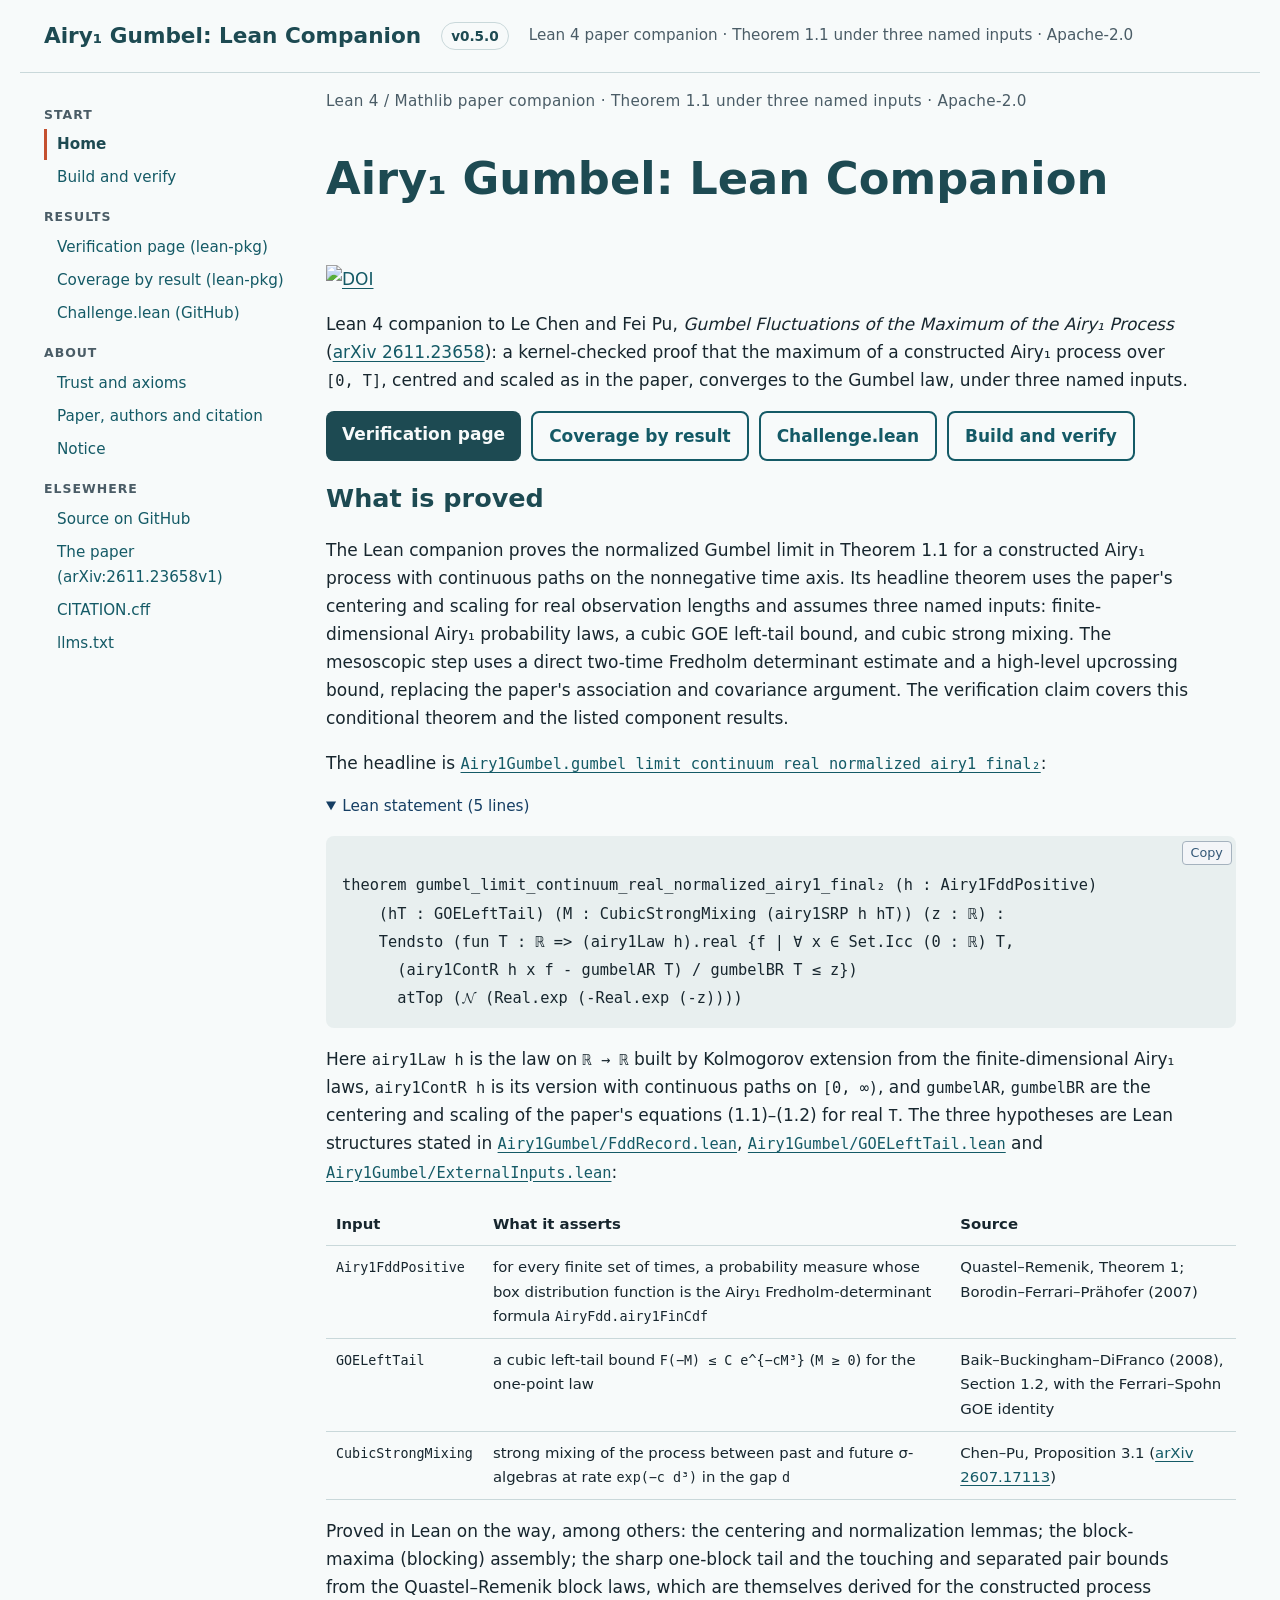
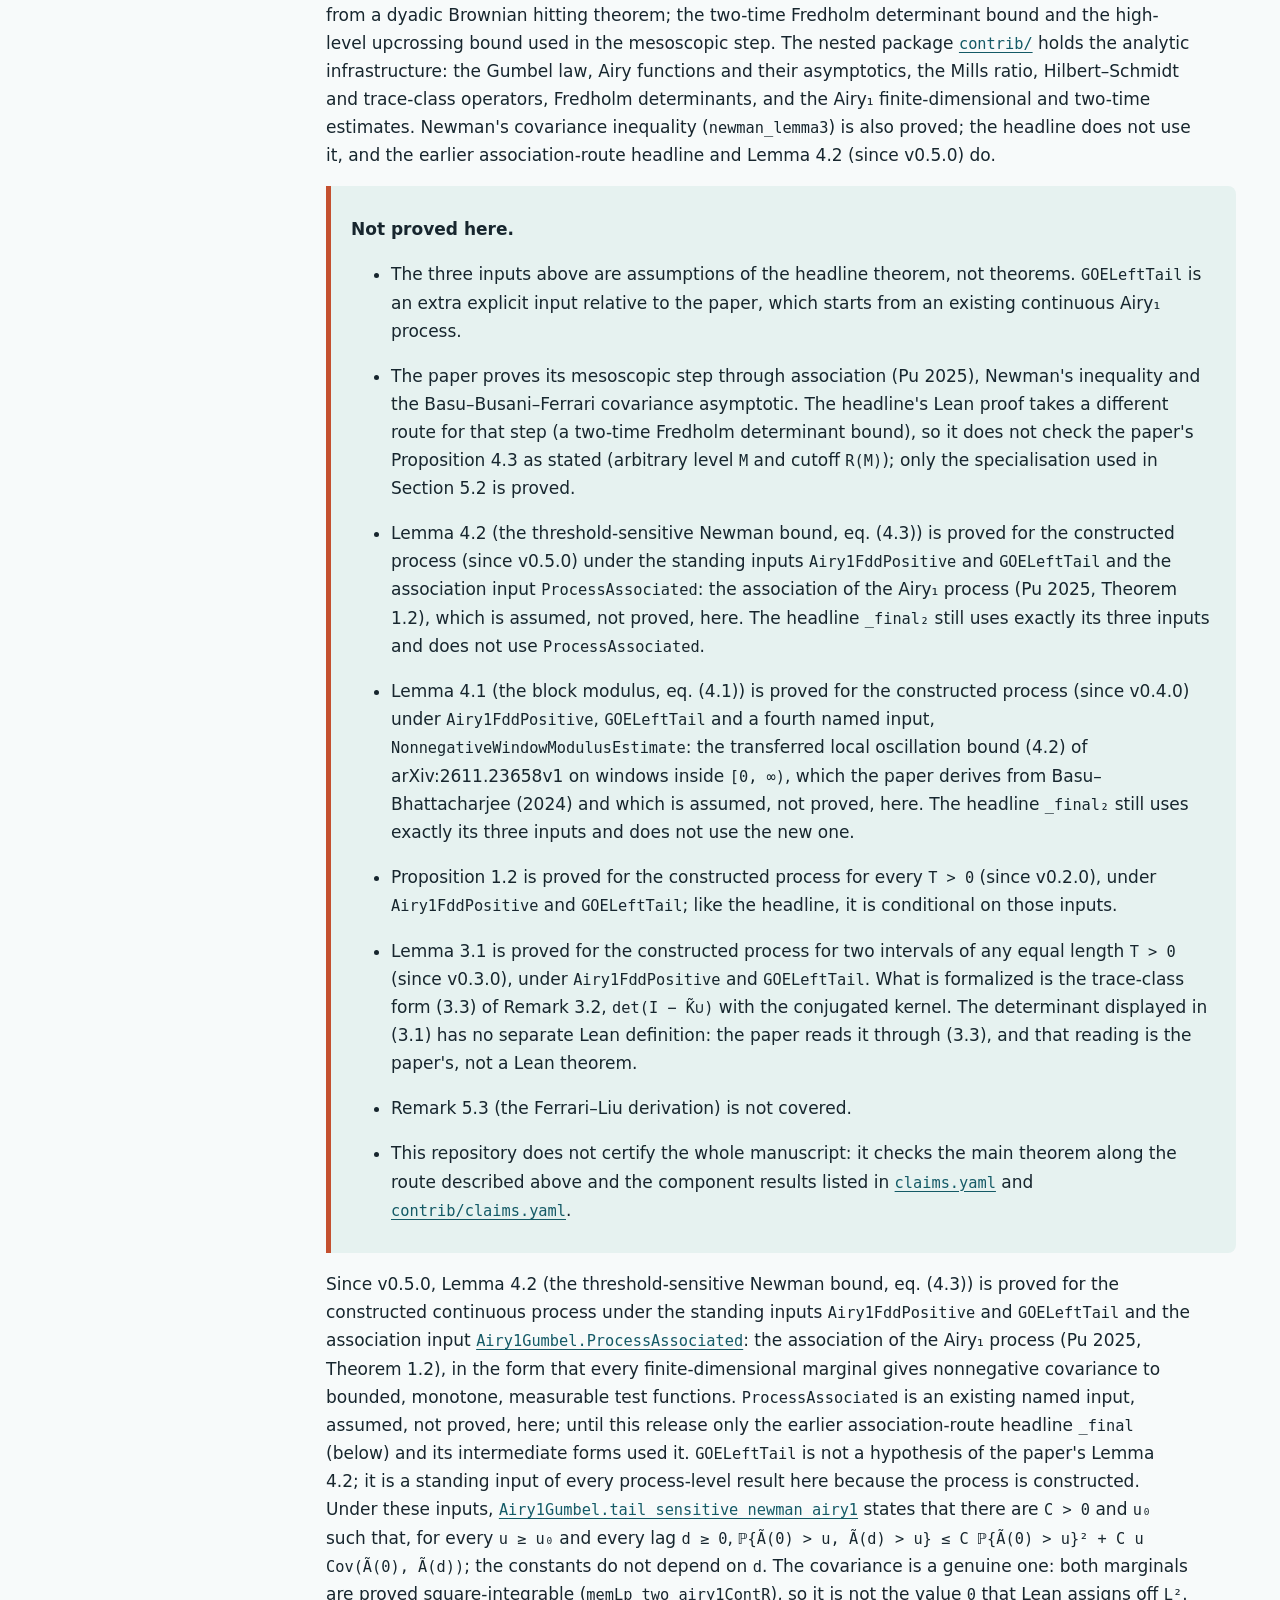
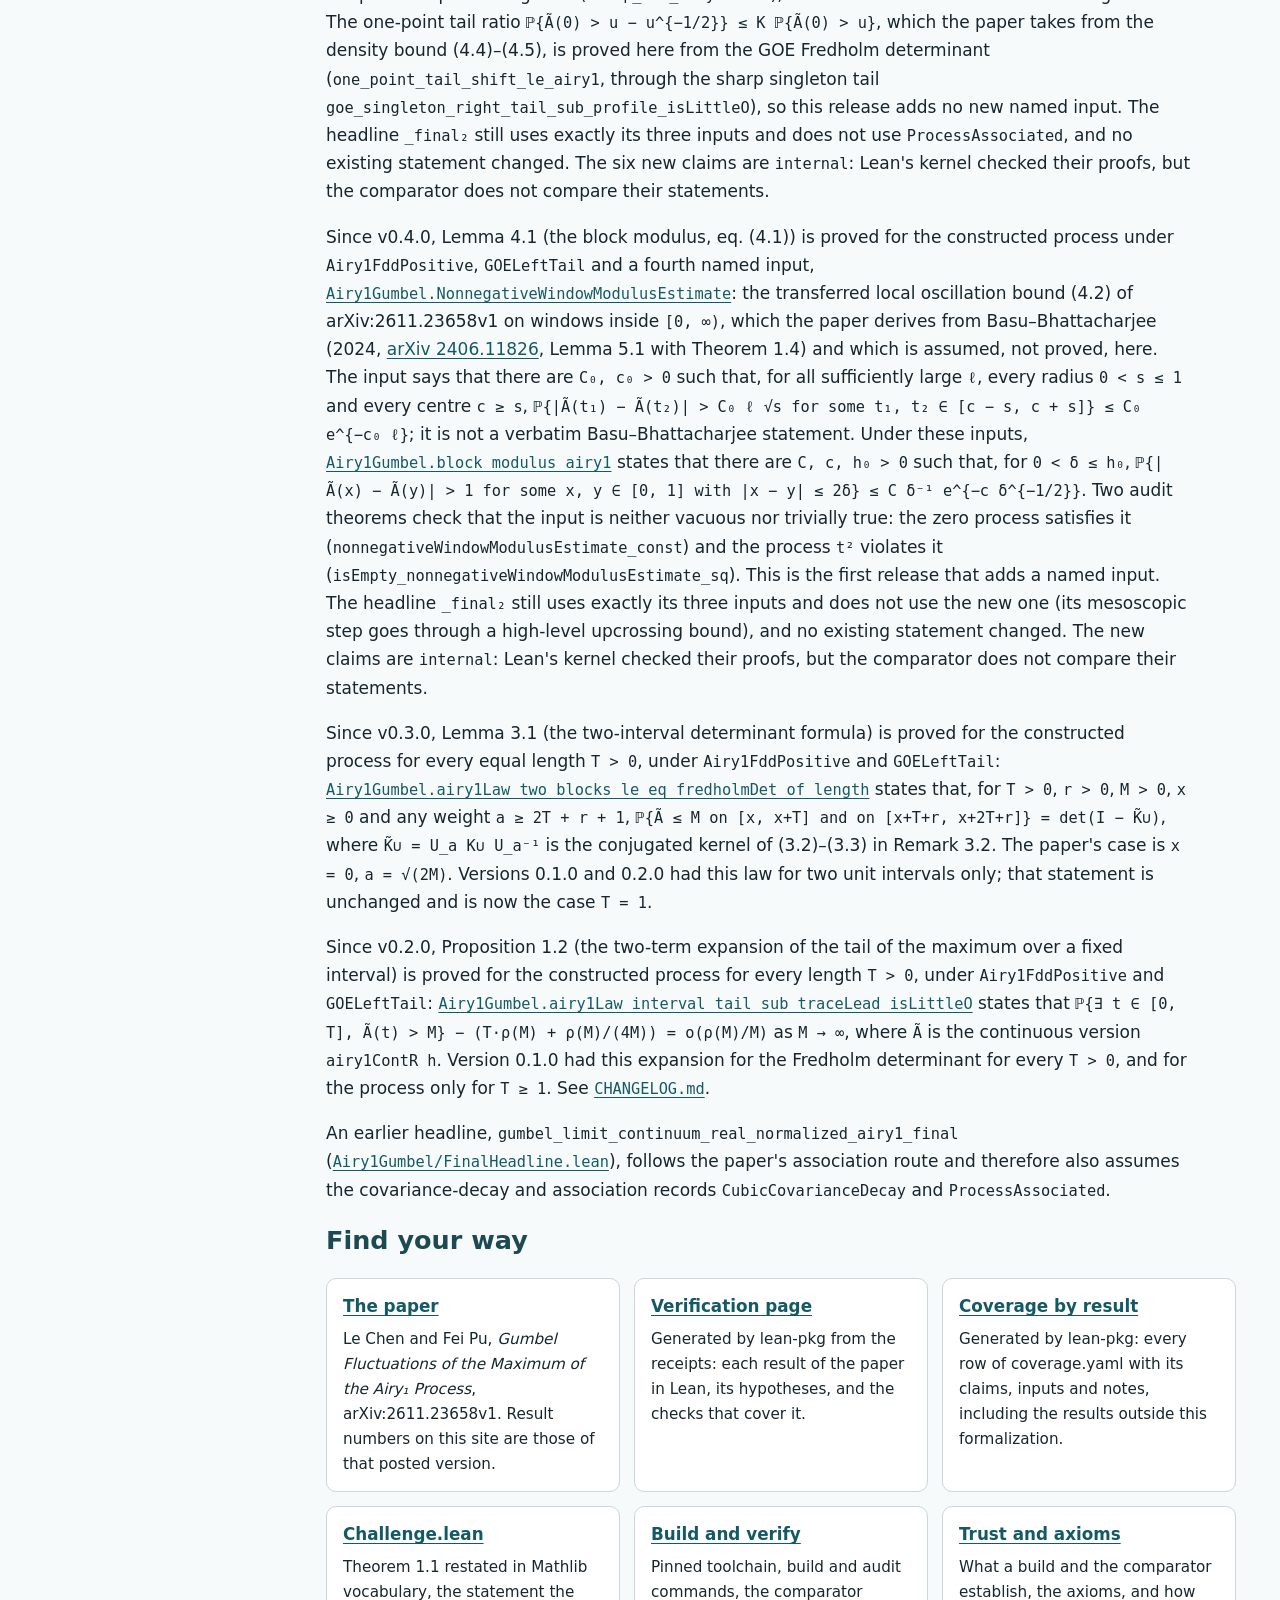
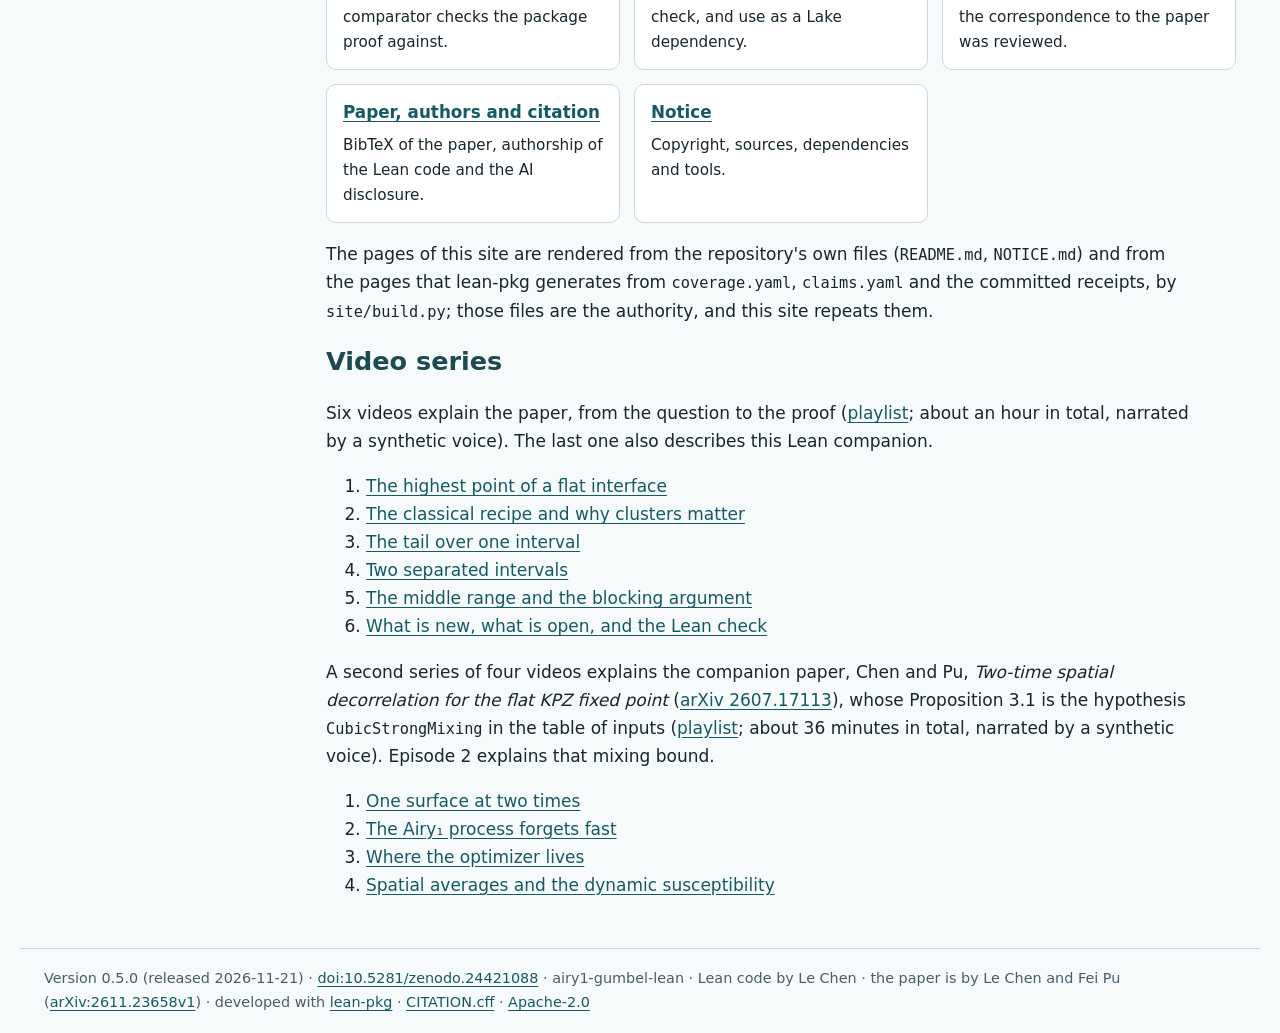
==== commit 270776ec: "site: update the two-time video series reference" ====
--- a/index.html
+++ b/index.html
@@ -286,7 +286,7 @@
 </ol>
 <p>A second series of four videos explains the companion paper, Chen and Pu, <em>Two-time spatial
 decorrelation for the flat KPZ fixed point</em> (<a href="https://arxiv.org/abs/2607.17113">arXiv 2607.17113</a>),
-whose Proposition 3.1 is the hypothesis <code>CubicStrongMixing</code> above
+whose Proposition 3.1 is the hypothesis <code>CubicStrongMixing</code> in the table of inputs
 (<a href="https://www.youtube.com/playlist?list=PLI4CESkmuyPo">playlist</a>; about 36 minutes in total,
 narrated by a synthetic voice). Episode 2 explains that mixing bound.</p>
 <ol>
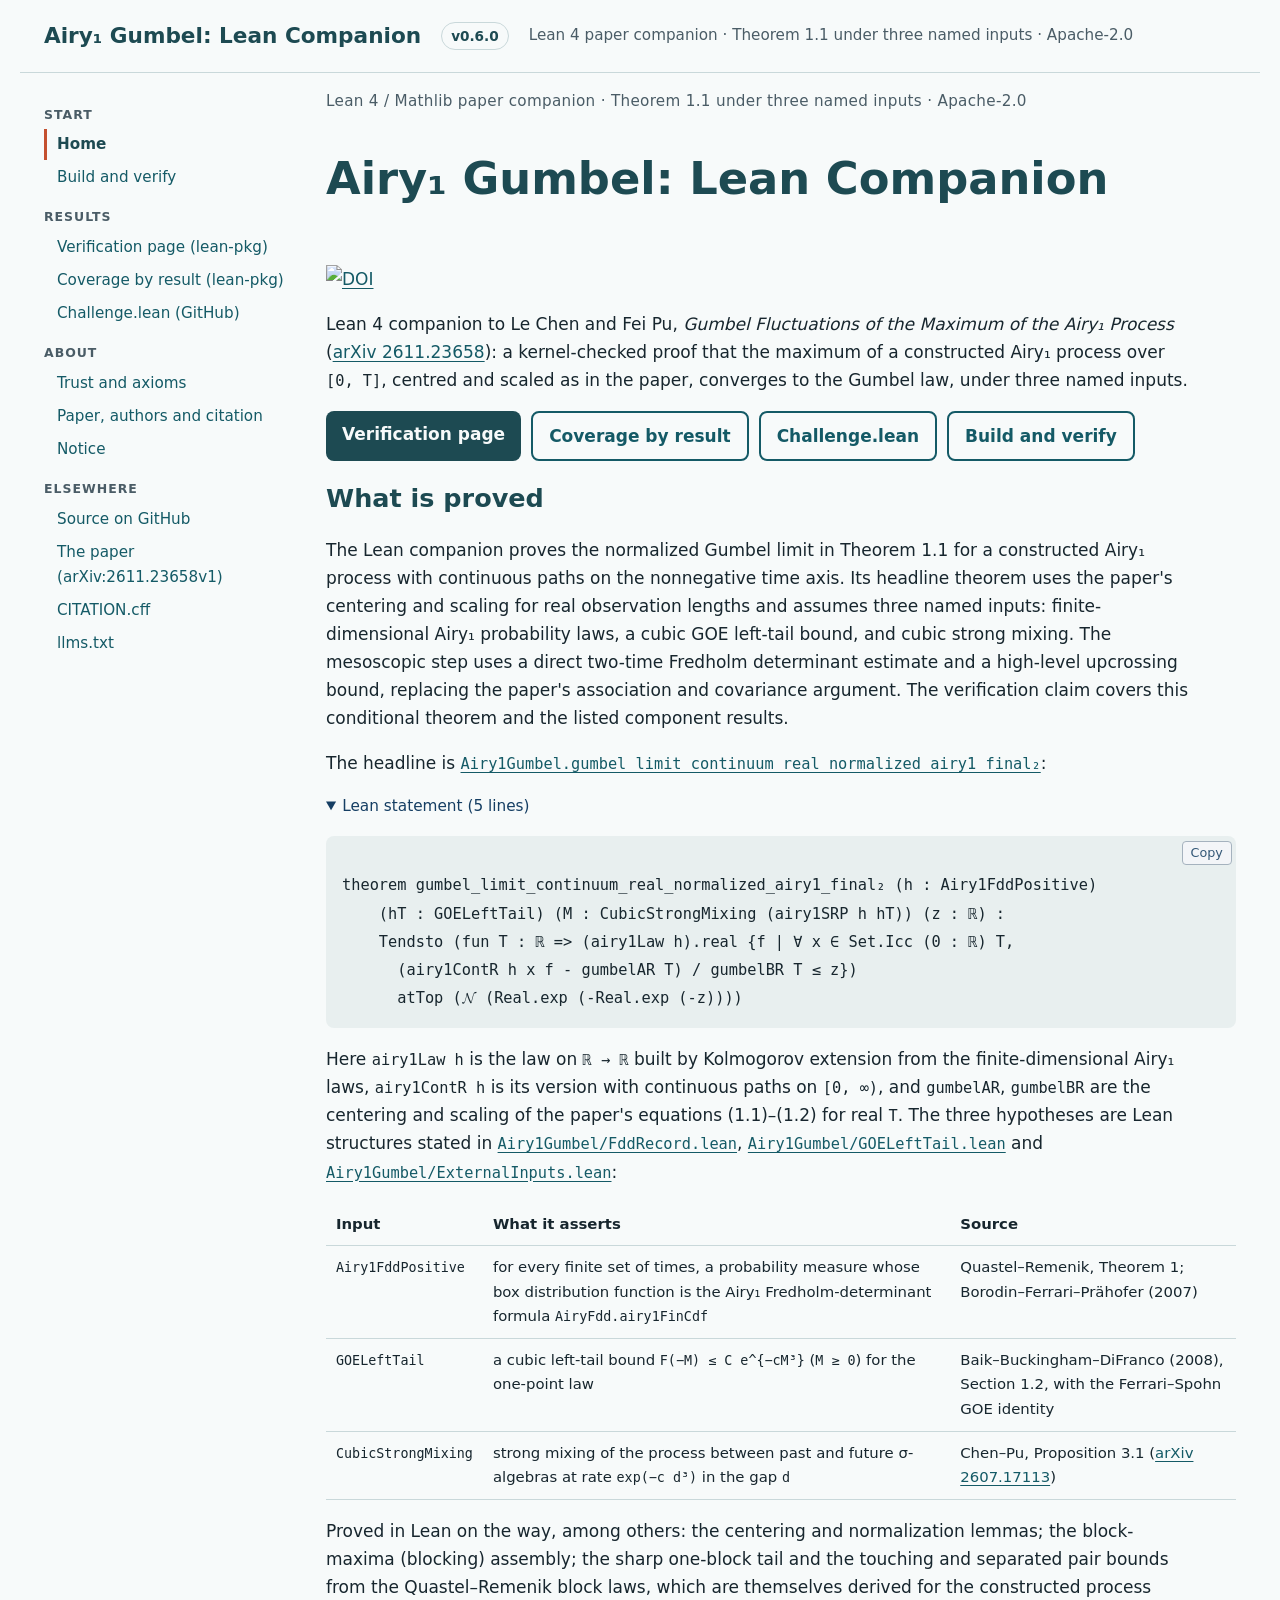
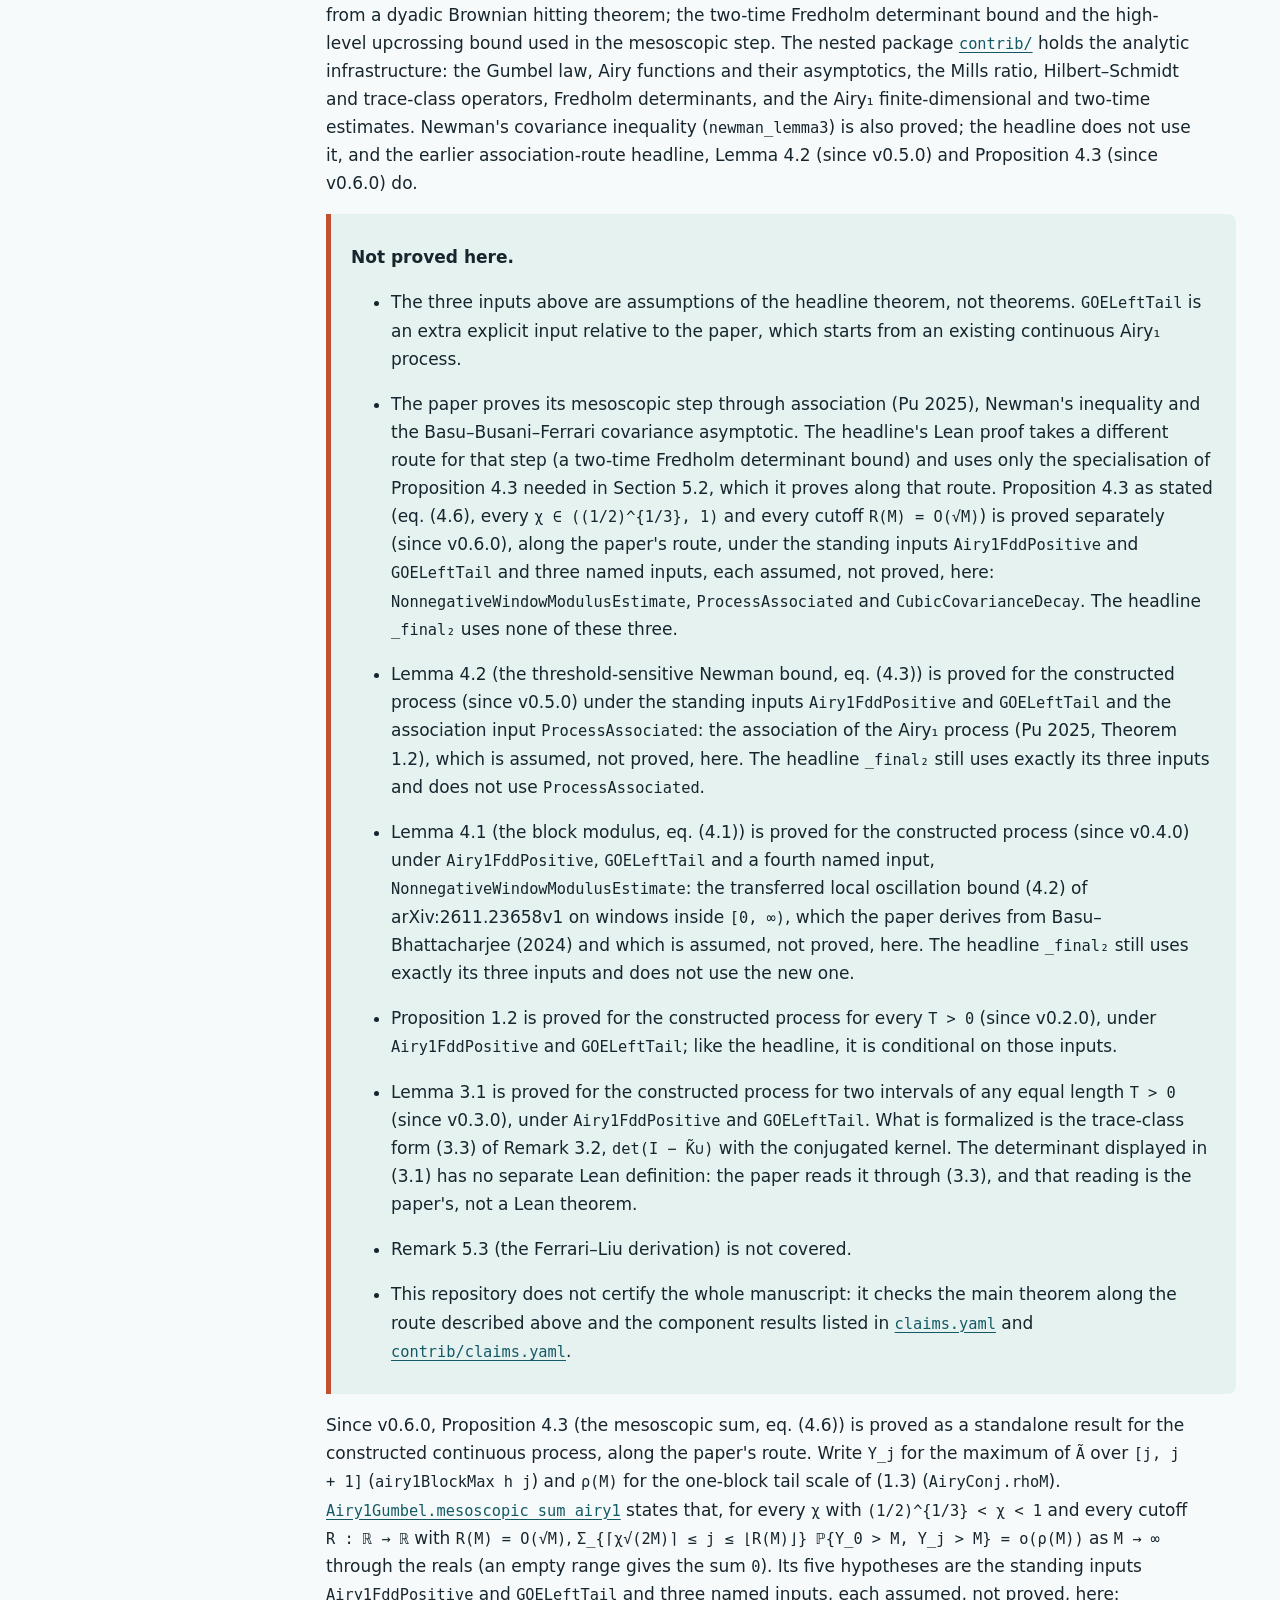
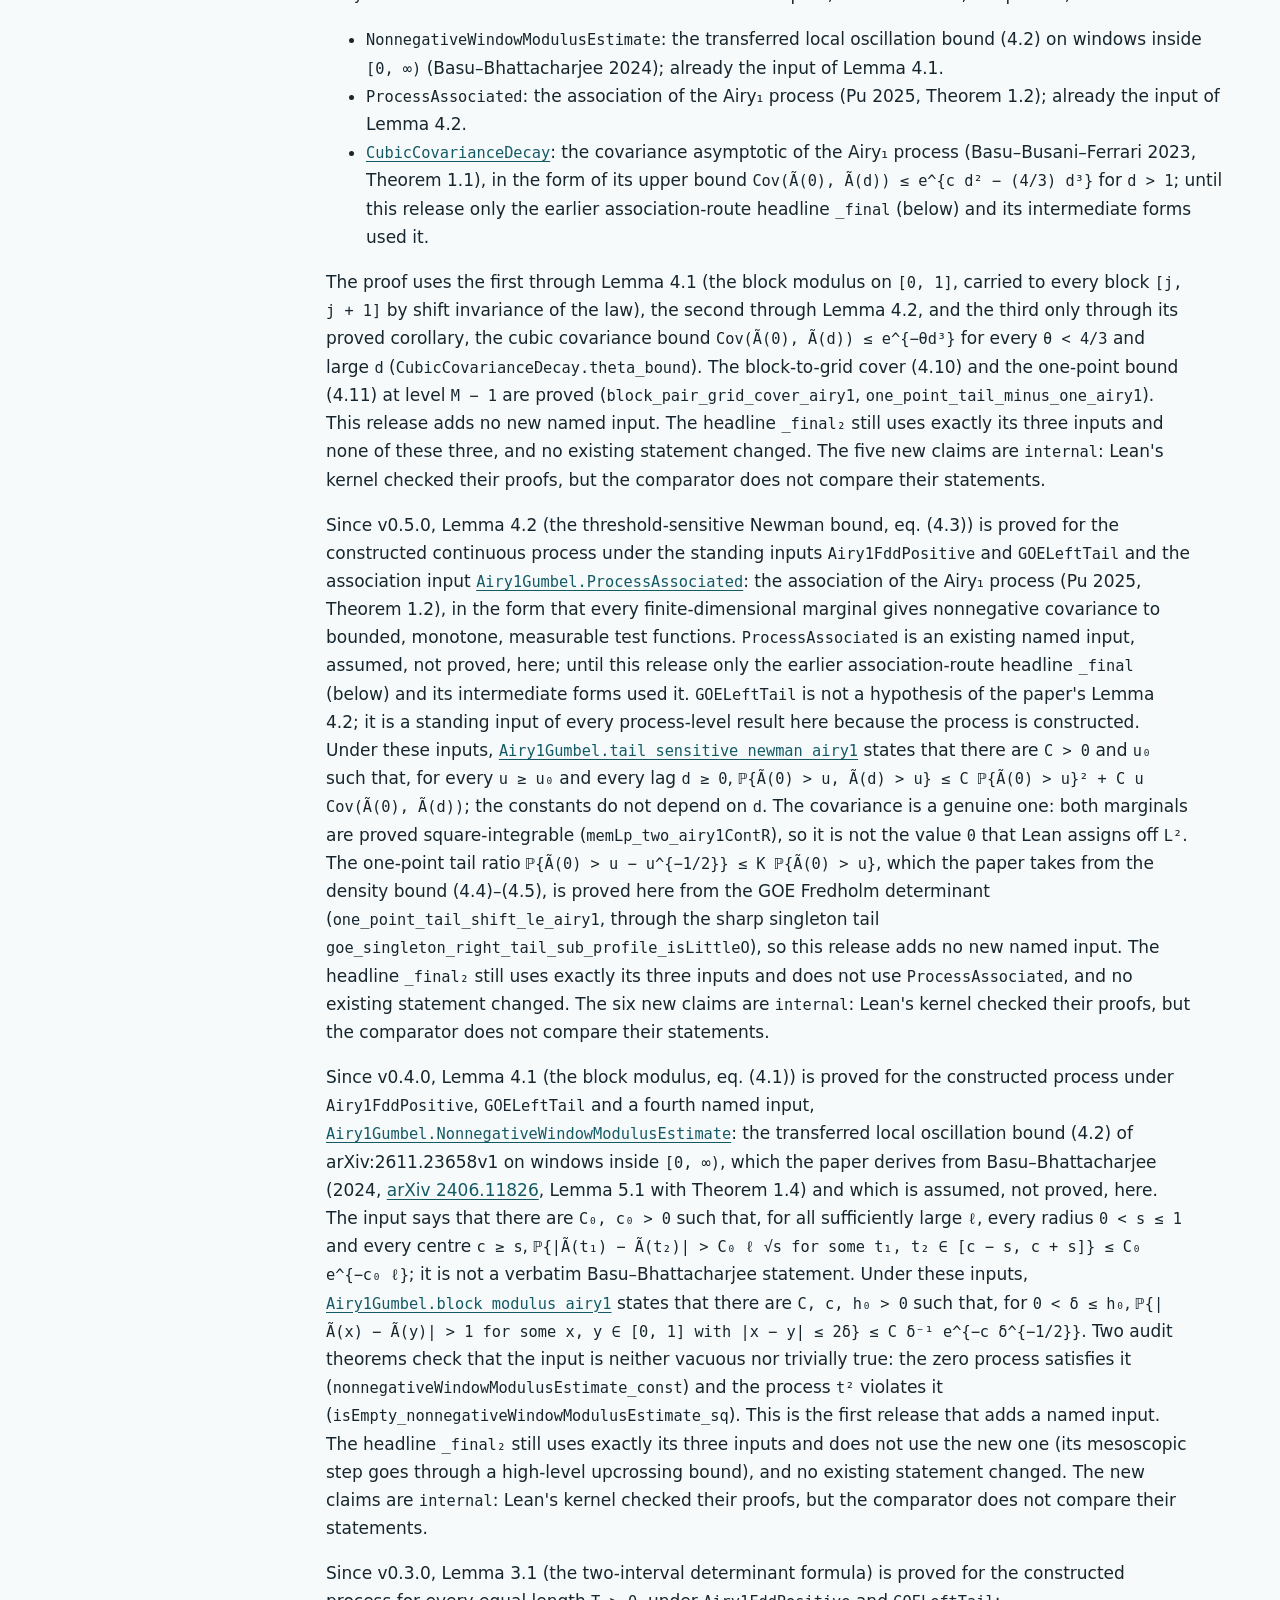
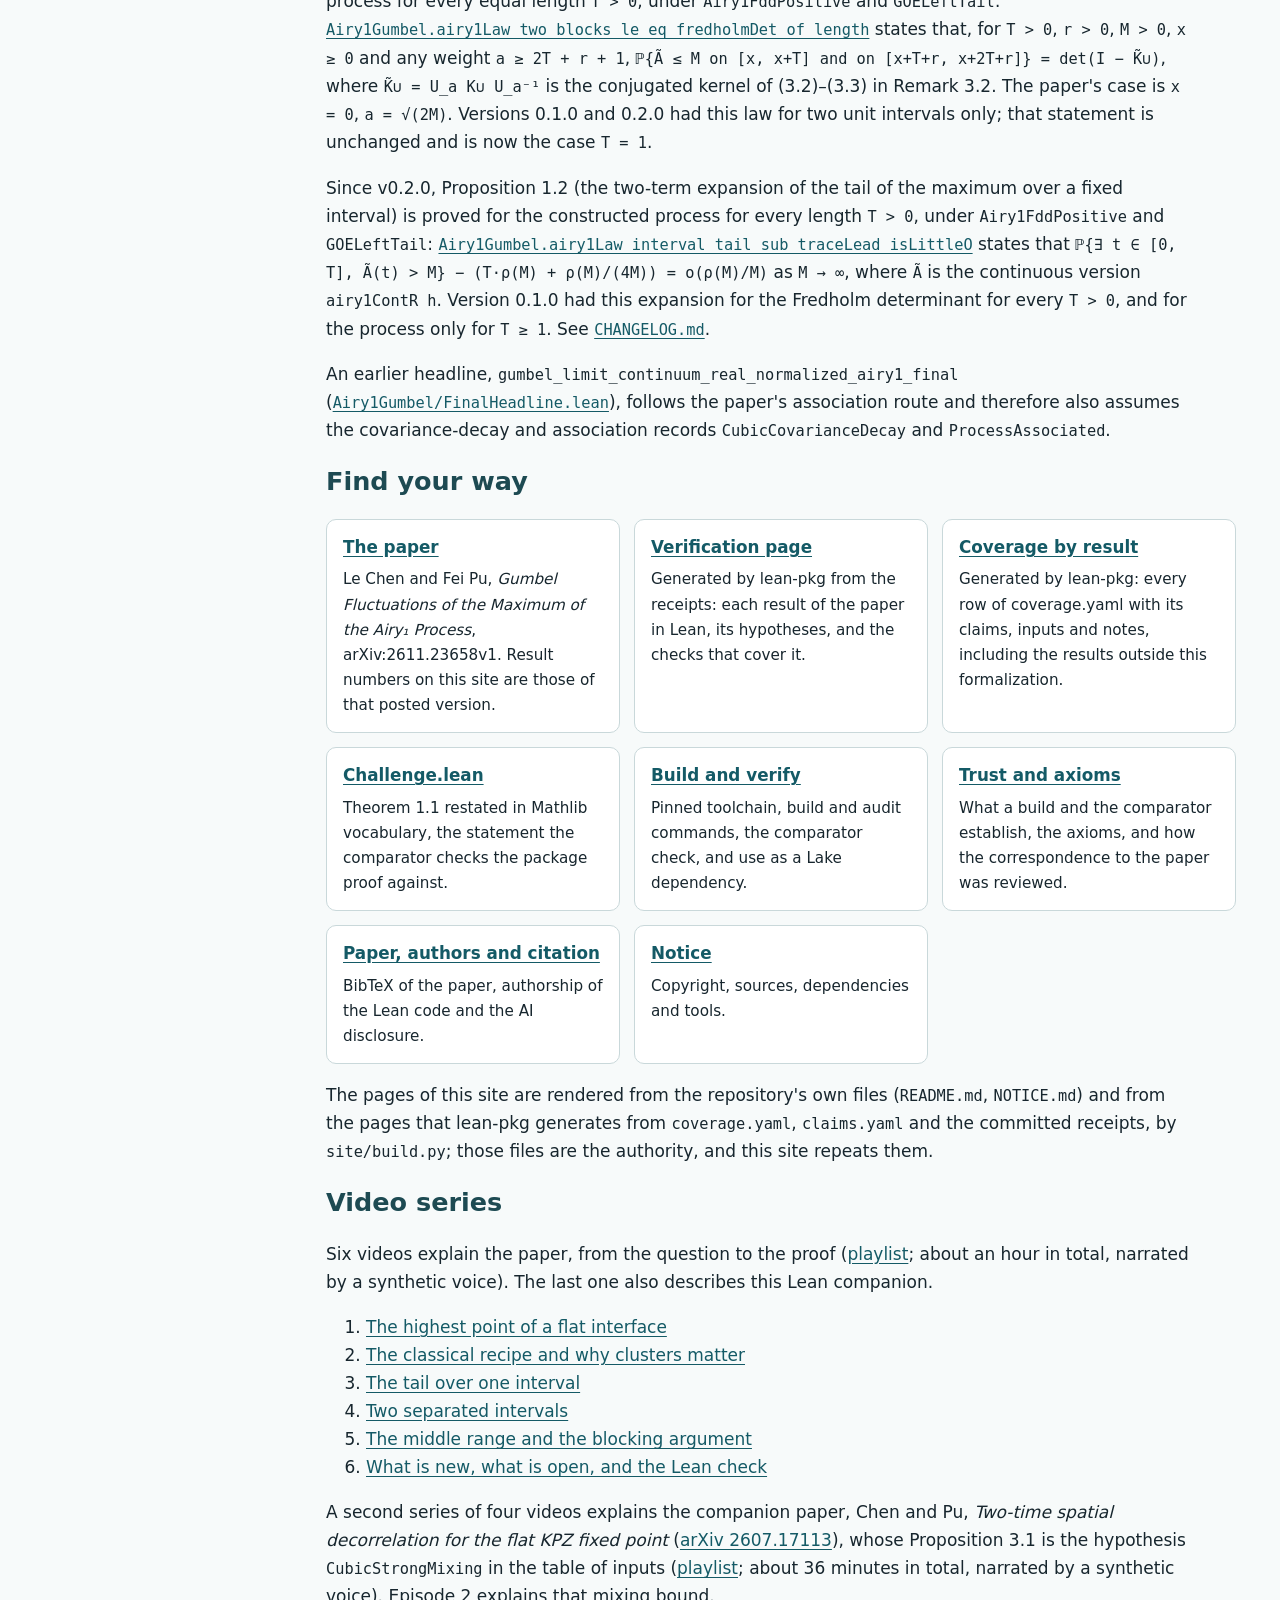
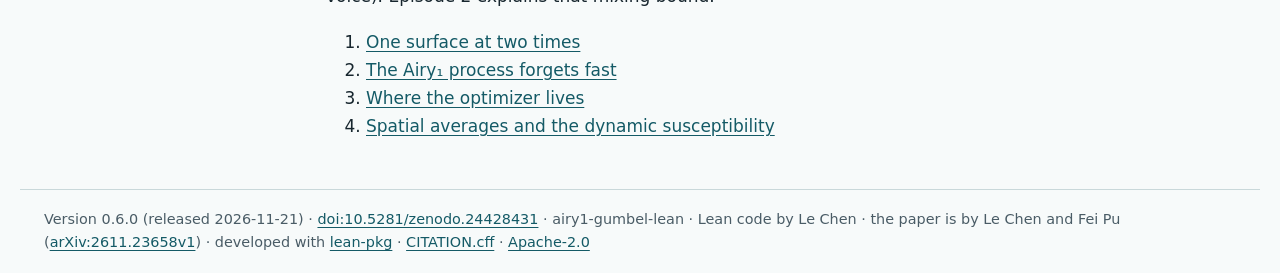
==== commit 4d26d69b: "Site: v0.6.0 (main 15a124f) Co-Authored-By: Claude Opus 5.5 <noreply@anthropic.com>" ====
--- a/index.html
+++ b/index.html
@@ -14,7 +14,7 @@
   <a class="skip" href="#content">Skip to content</a>
   <header>
     <a class="brand" href="./"><span>Airy₁ Gumbel: Lean Companion</span></a>
-    <a class="version" href="https://github.com/chenle02/airy1-gumbel-lean/releases/tag/v0.5.0" title="Release v0.5.0">v0.5.0</a>
+    <a class="version" href="https://github.com/chenle02/airy1-gumbel-lean/releases/tag/v0.6.0" title="Release v0.6.0">v0.6.0</a>
     <span class="tagline">Lean 4 paper companion · Theorem 1.1 under three named inputs · Apache-2.0</span>
   </header>
   <div class="shell">
@@ -138,7 +138,8 @@
 and their asymptotics, the Mills ratio, Hilbert–Schmidt and trace-class operators,
 Fredholm determinants, and the Airy₁ finite-dimensional and two-time estimates. Newman's
 covariance inequality (<code>newman_lemma3</code>) is also proved; the headline does not use it, and
-the earlier association-route headline and Lemma 4.2 (since v0.5.0) do.</p>
+the earlier association-route headline, Lemma 4.2 (since v0.5.0) and Proposition 4.3
+(since v0.6.0) do.</p>
 <div class="boundary">
 <p><strong>Not proved here.</strong></p>
 <ul>
@@ -150,9 +151,14 @@
 <li>
 <p>The paper proves its mesoscopic step through association (Pu 2025), Newman's
 inequality and the Basu–Busani–Ferrari covariance asymptotic. The headline's Lean
-proof takes a different route for that step (a two-time Fredholm determinant bound),
-so it does not check the paper's Proposition 4.3 as stated (arbitrary level <code>M</code> and
-cutoff <code>R(M)</code>); only the specialisation used in Section 5.2 is proved.</p>
+proof takes a different route for that step (a two-time Fredholm determinant bound)
+and uses only the specialisation of Proposition 4.3 needed in Section 5.2, which it
+proves along that route. Proposition 4.3 as stated (eq. (4.6), every
+<code>χ ∈ ((1/2)^{1/3}, 1)</code> and every cutoff <code>R(M) = O(√M)</code>) is proved separately (since
+v0.6.0), along the paper's route, under the standing inputs <code>Airy1FddPositive</code> and
+<code>GOELeftTail</code> and three named inputs, each assumed, not proved, here:
+<code>NonnegativeWindowModulusEstimate</code>, <code>ProcessAssociated</code> and <code>CubicCovarianceDecay</code>.
+The headline <code>_final₂</code> uses none of these three.</p>
 </li>
 <li>
 <p>Lemma 4.2 (the threshold-sensitive Newman bound, eq. (4.3)) is proved for the
@@ -190,6 +196,36 @@
 <a href="https://github.com/chenle02/airy1-gumbel-lean/blob/main/claims.yaml"><code>claims.yaml</code></a> and <a href="https://github.com/chenle02/airy1-gumbel-lean/blob/main/contrib/claims.yaml"><code>contrib/claims.yaml</code></a>.</li>
 </ul>
 </div>
+<p>Since v0.6.0, Proposition 4.3 (the mesoscopic sum, eq. (4.6)) is proved as a standalone
+result for the constructed continuous process, along the paper's route. Write <code>Y_j</code> for
+the maximum of <code>Ã</code> over <code>[j, j + 1]</code> (<code>airy1BlockMax h j</code>) and <code>ρ(M)</code> for the one-block
+tail scale of (1.3) (<code>AiryConj.rhoM</code>).
+<a href="https://github.com/chenle02/airy1-gumbel-lean/blob/main/Airy1Gumbel/MesoscopicStandalone.lean"><code>Airy1Gumbel.mesoscopic_sum_airy1</code></a> states that,
+for every <code>χ</code> with <code>(1/2)^{1/3} &lt; χ &lt; 1</code> and every cutoff <code>R : ℝ → ℝ</code> with
+<code>R(M) = O(√M)</code>, <code>Σ_{⌈χ√(2M)⌉ ≤ j ≤ ⌊R(M)⌋} ℙ{Y_0 &gt; M, Y_j &gt; M} = o(ρ(M))</code> as <code>M → ∞</code>
+through the reals (an empty range gives the sum <code>0</code>). Its five hypotheses are the
+standing inputs <code>Airy1FddPositive</code> and <code>GOELeftTail</code> and three named inputs, each
+assumed, not proved, here:</p>
+<ul>
+<li><code>NonnegativeWindowModulusEstimate</code>: the transferred local oscillation bound (4.2) on
+  windows inside <code>[0, ∞)</code> (Basu–Bhattacharjee 2024); already the input of Lemma 4.1.</li>
+<li><code>ProcessAssociated</code>: the association of the Airy₁ process (Pu 2025, Theorem 1.2);
+  already the input of Lemma 4.2.</li>
+<li><a href="https://github.com/chenle02/airy1-gumbel-lean/blob/main/Airy1Gumbel/ExternalInputs.lean"><code>CubicCovarianceDecay</code></a>: the covariance asymptotic of
+  the Airy₁ process (Basu–Busani–Ferrari 2023, Theorem 1.1), in the form of its upper
+  bound <code>Cov(Ã(0), Ã(d)) ≤ e^{c d² − (4/3) d³}</code> for <code>d &gt; 1</code>; until this release only the
+  earlier association-route headline <code>_final</code> (below) and its intermediate forms used it.</li>
+</ul>
+<p>The proof uses the first through Lemma 4.1 (the block modulus on <code>[0, 1]</code>, carried to
+every block <code>[j, j + 1]</code> by shift invariance of the law), the second through Lemma 4.2,
+and the third only through its proved corollary, the cubic covariance bound
+<code>Cov(Ã(0), Ã(d)) ≤ e^{−θd³}</code> for every <code>θ &lt; 4/3</code> and large <code>d</code>
+(<code>CubicCovarianceDecay.theta_bound</code>). The block-to-grid cover (4.10) and the one-point
+bound (4.11) at level <code>M − 1</code> are proved (<code>block_pair_grid_cover_airy1</code>,
+<code>one_point_tail_minus_one_airy1</code>). This release adds no new named input. The headline
+<code>_final₂</code> still uses exactly its three inputs and none of these three, and no existing
+statement changed. The five new claims are <code>internal</code>: Lean's kernel checked their
+proofs, but the comparator does not compare their statements.</p>
 <p>Since v0.5.0, Lemma 4.2 (the threshold-sensitive Newman bound, eq. (4.3)) is proved for
 the constructed continuous process under the standing inputs <code>Airy1FddPositive</code> and
 <code>GOELeftTail</code> and the association input
@@ -298,7 +334,7 @@
     </main>
   </div>
   <footer>
-    Version 0.5.0 (released 2026-11-21) · <a href="https://doi.org/10.5281/zenodo.24421088">doi:10.5281/zenodo.24421088</a> · airy1-gumbel-lean · Lean code by Le Chen · the paper is by Le Chen and Fei Pu (<a href="https://arxiv.org/abs/2611.23658v1">arXiv:2611.23658v1</a>) · developed with <a href="https://github.com/lean-pkg/lean-pkg">lean-pkg</a> · <a href="https://github.com/chenle02/airy1-gumbel-lean/blob/main/CITATION.cff">CITATION.cff</a> · <a href="https://github.com/chenle02/airy1-gumbel-lean/blob/main/LICENSE">Apache-2.0</a>
+    Version 0.6.0 (released 2026-11-21) · <a href="https://doi.org/10.5281/zenodo.24428431">doi:10.5281/zenodo.24428431</a> · airy1-gumbel-lean · Lean code by Le Chen · the paper is by Le Chen and Fei Pu (<a href="https://arxiv.org/abs/2611.23658v1">arXiv:2611.23658v1</a>) · developed with <a href="https://github.com/lean-pkg/lean-pkg">lean-pkg</a> · <a href="https://github.com/chenle02/airy1-gumbel-lean/blob/main/CITATION.cff">CITATION.cff</a> · <a href="https://github.com/chenle02/airy1-gumbel-lean/blob/main/LICENSE">Apache-2.0</a>
   </footer>
 </body>
 </html>
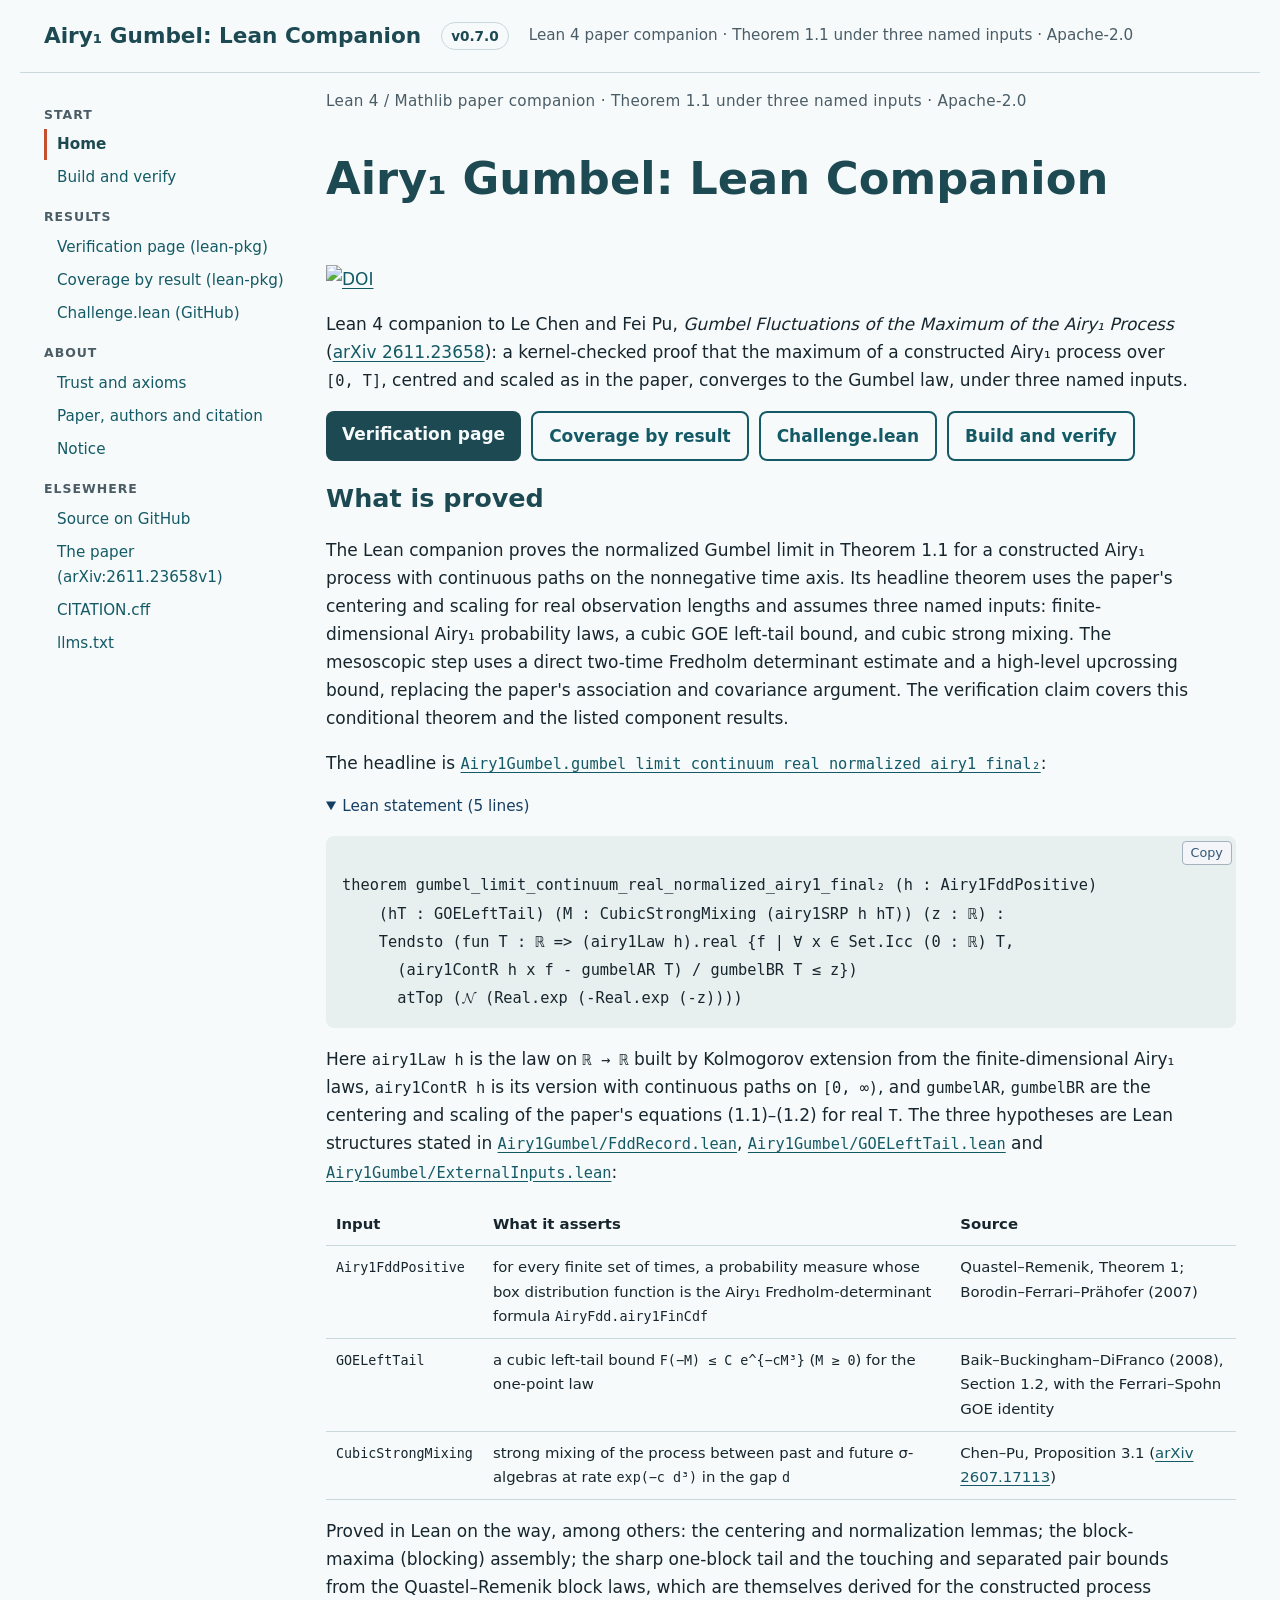
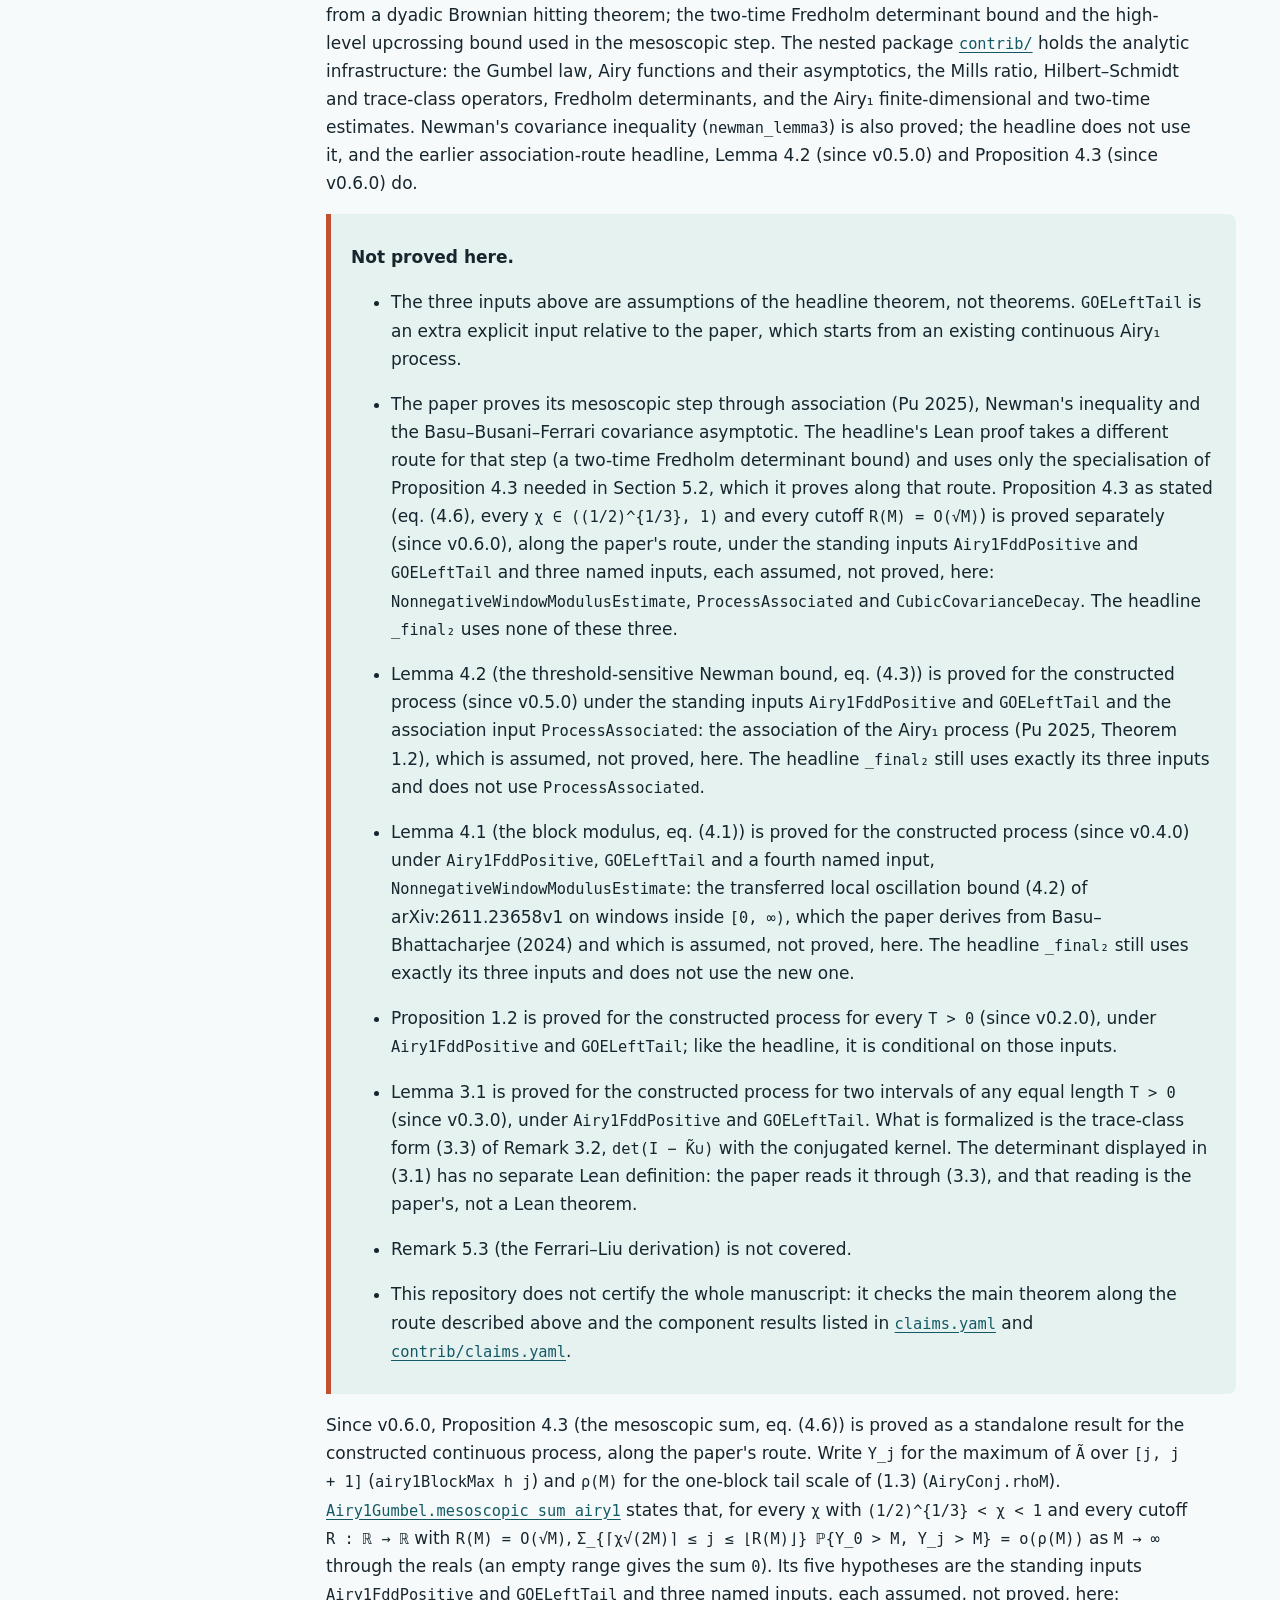
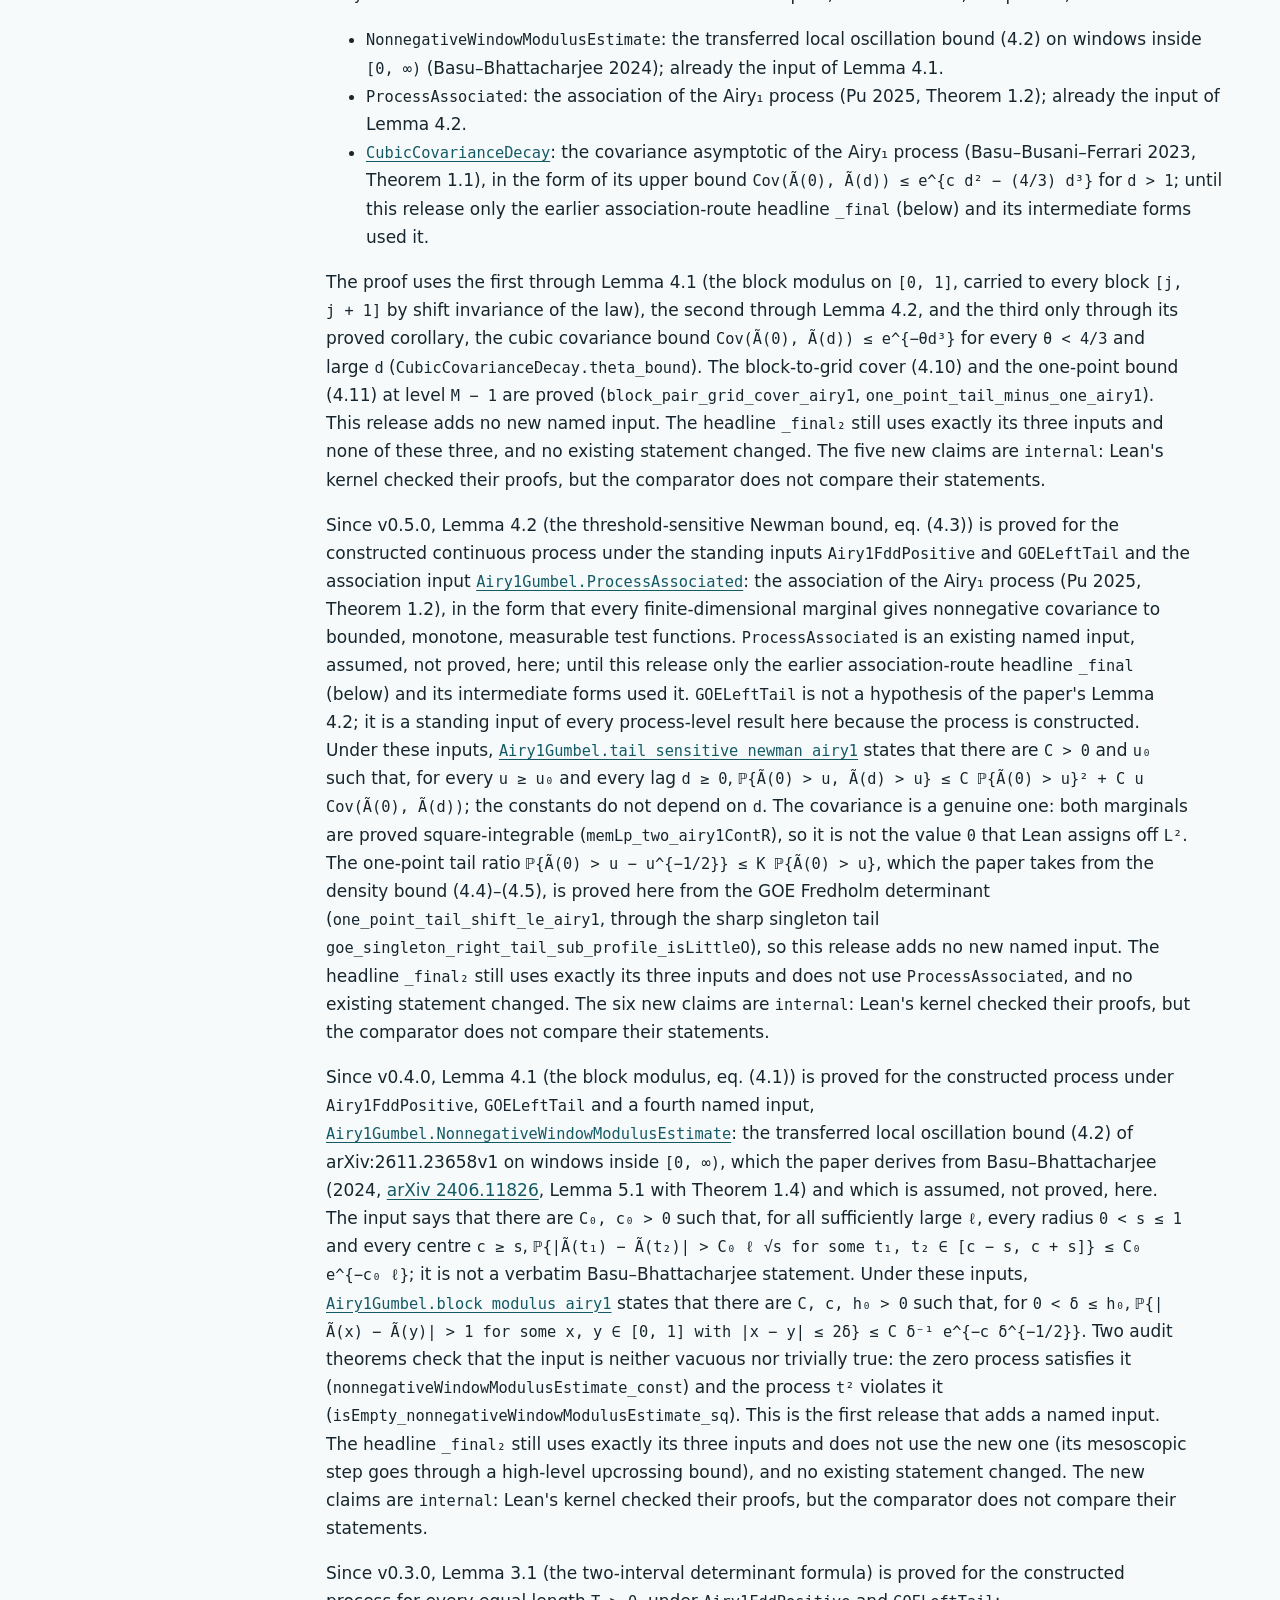
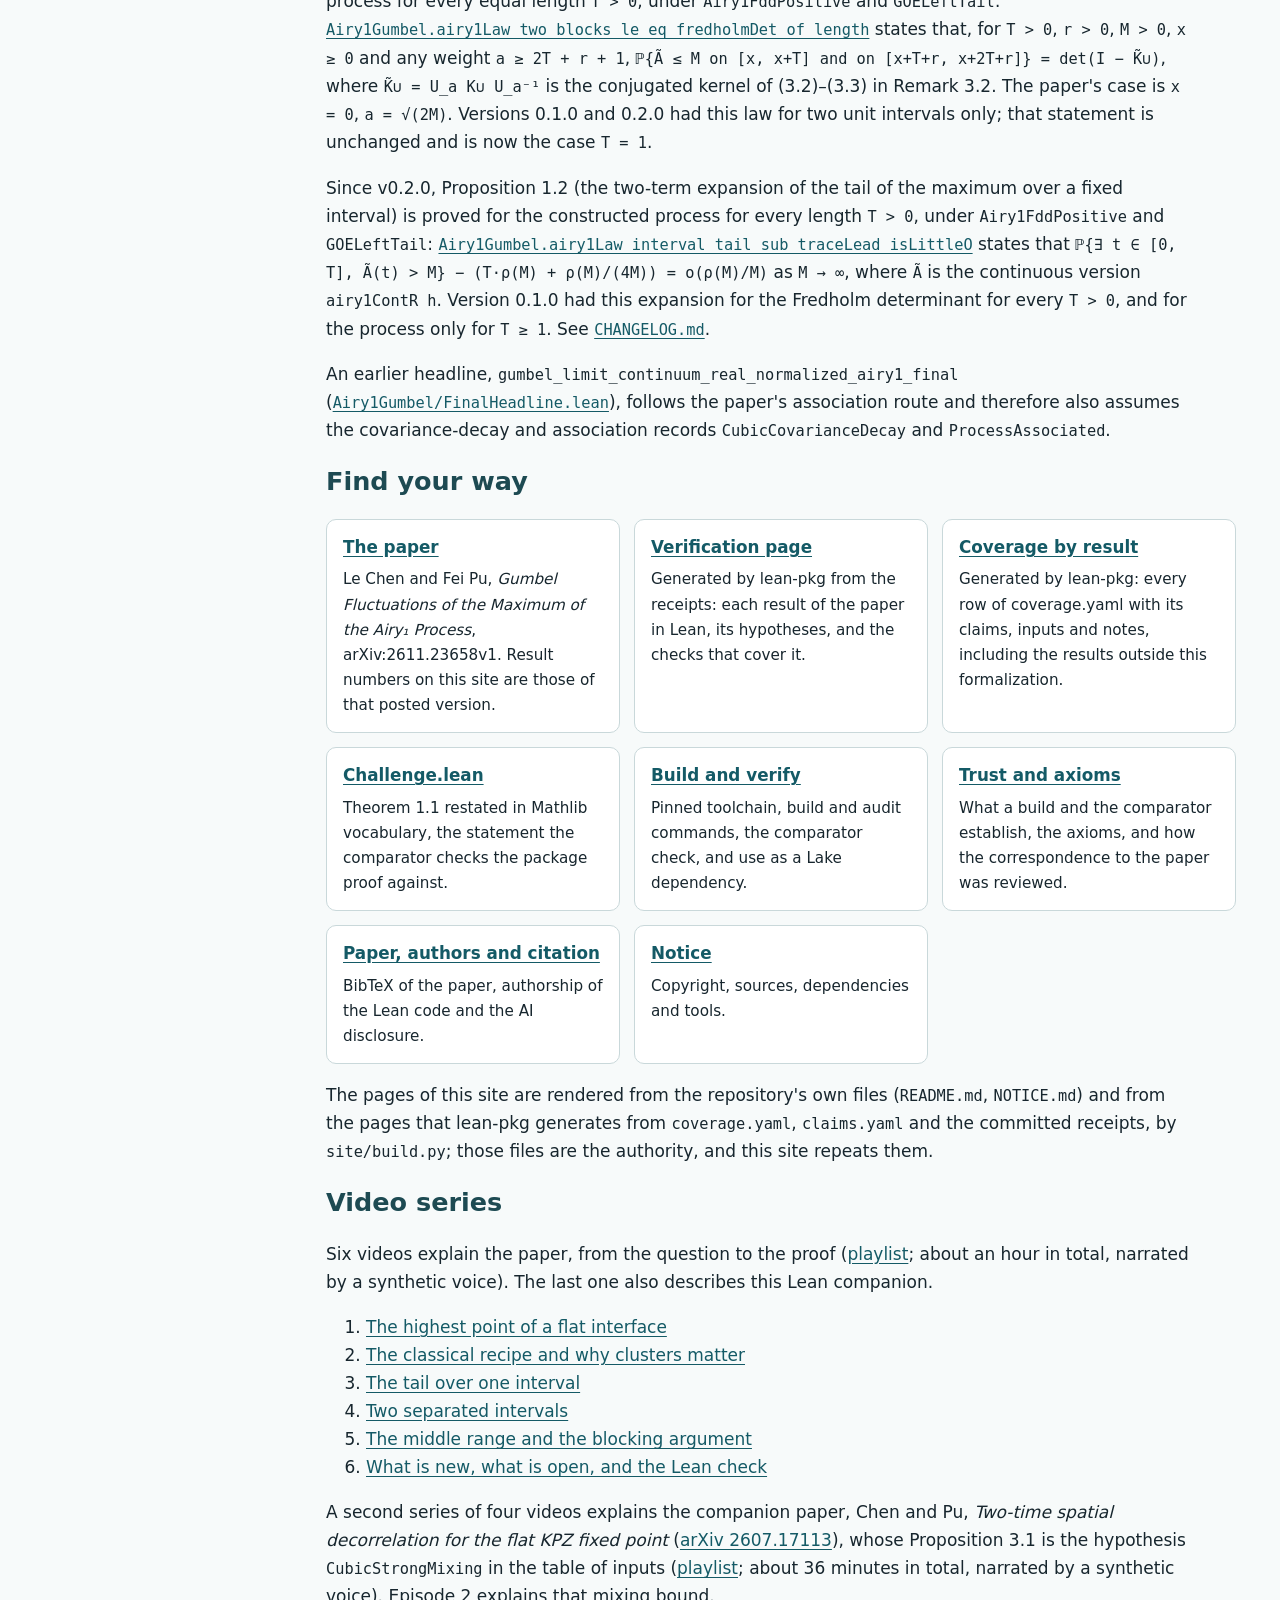
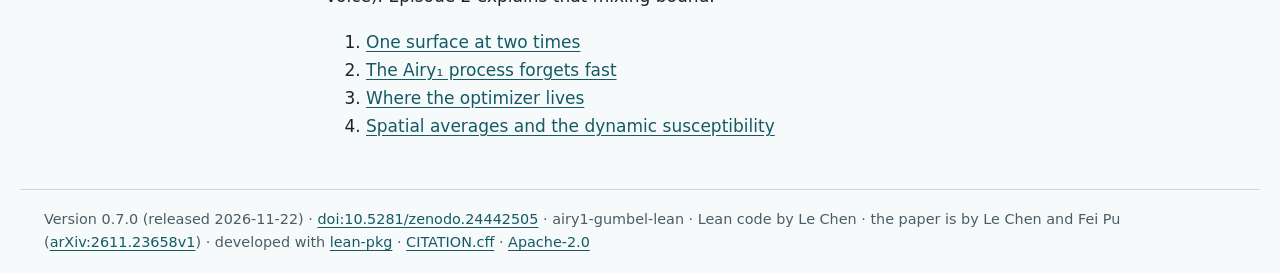
==== commit 900817eb: "Site: v0.7.0 (main 7212f33) Co-Authored-By: Claude Opus 5.5 <noreply@anthropic.com>" ====
--- a/index.html
+++ b/index.html
@@ -14,7 +14,7 @@
   <a class="skip" href="#content">Skip to content</a>
   <header>
     <a class="brand" href="./"><span>Airy₁ Gumbel: Lean Companion</span></a>
-    <a class="version" href="https://github.com/chenle02/airy1-gumbel-lean/releases/tag/v0.6.0" title="Release v0.6.0">v0.6.0</a>
+    <a class="version" href="https://github.com/chenle02/airy1-gumbel-lean/releases/tag/v0.7.0" title="Release v0.7.0">v0.7.0</a>
     <span class="tagline">Lean 4 paper companion · Theorem 1.1 under three named inputs · Apache-2.0</span>
   </header>
   <div class="shell">
@@ -334,7 +334,7 @@
     </main>
   </div>
   <footer>
-    Version 0.6.0 (released 2026-11-21) · <a href="https://doi.org/10.5281/zenodo.24428431">doi:10.5281/zenodo.24428431</a> · airy1-gumbel-lean · Lean code by Le Chen · the paper is by Le Chen and Fei Pu (<a href="https://arxiv.org/abs/2611.23658v1">arXiv:2611.23658v1</a>) · developed with <a href="https://github.com/lean-pkg/lean-pkg">lean-pkg</a> · <a href="https://github.com/chenle02/airy1-gumbel-lean/blob/main/CITATION.cff">CITATION.cff</a> · <a href="https://github.com/chenle02/airy1-gumbel-lean/blob/main/LICENSE">Apache-2.0</a>
+    Version 0.7.0 (released 2026-11-22) · <a href="https://doi.org/10.5281/zenodo.24442505">doi:10.5281/zenodo.24442505</a> · airy1-gumbel-lean · Lean code by Le Chen · the paper is by Le Chen and Fei Pu (<a href="https://arxiv.org/abs/2611.23658v1">arXiv:2611.23658v1</a>) · developed with <a href="https://github.com/lean-pkg/lean-pkg">lean-pkg</a> · <a href="https://github.com/chenle02/airy1-gumbel-lean/blob/main/CITATION.cff">CITATION.cff</a> · <a href="https://github.com/chenle02/airy1-gumbel-lean/blob/main/LICENSE">Apache-2.0</a>
   </footer>
 </body>
 </html>
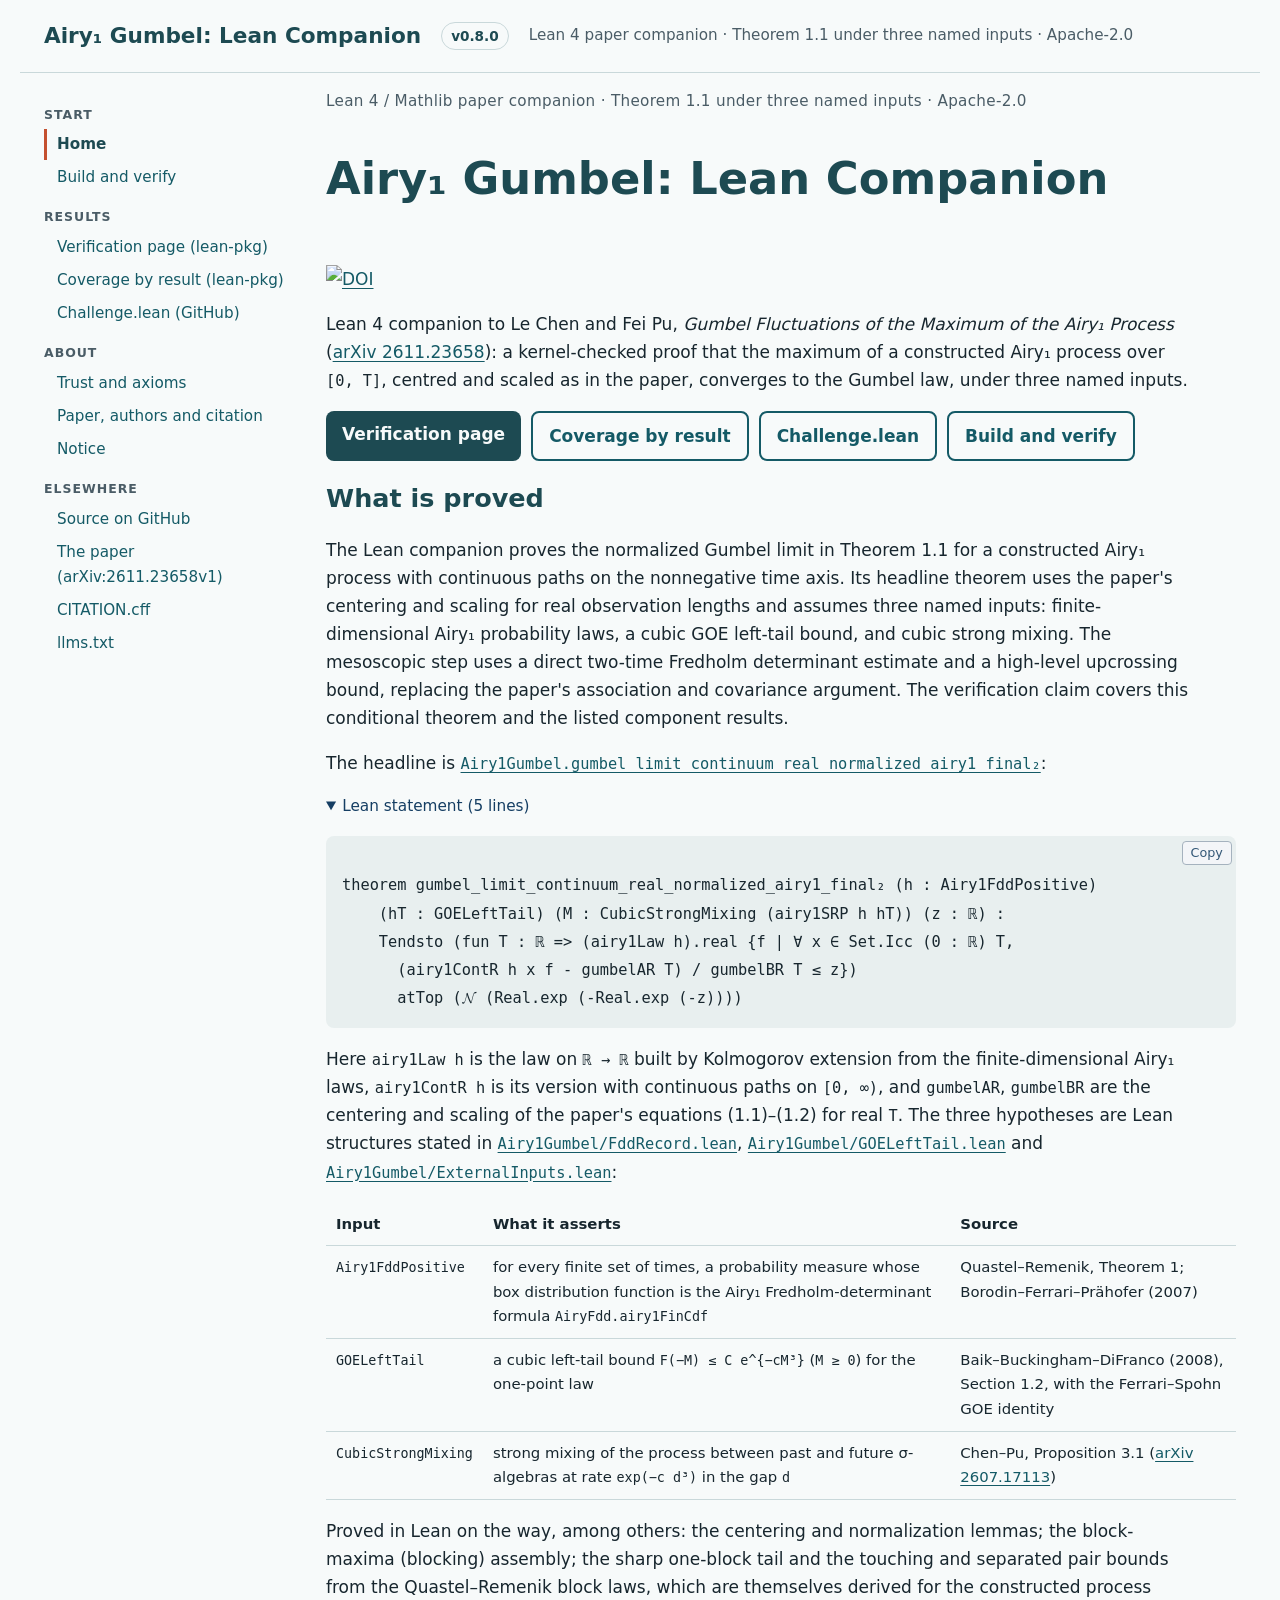
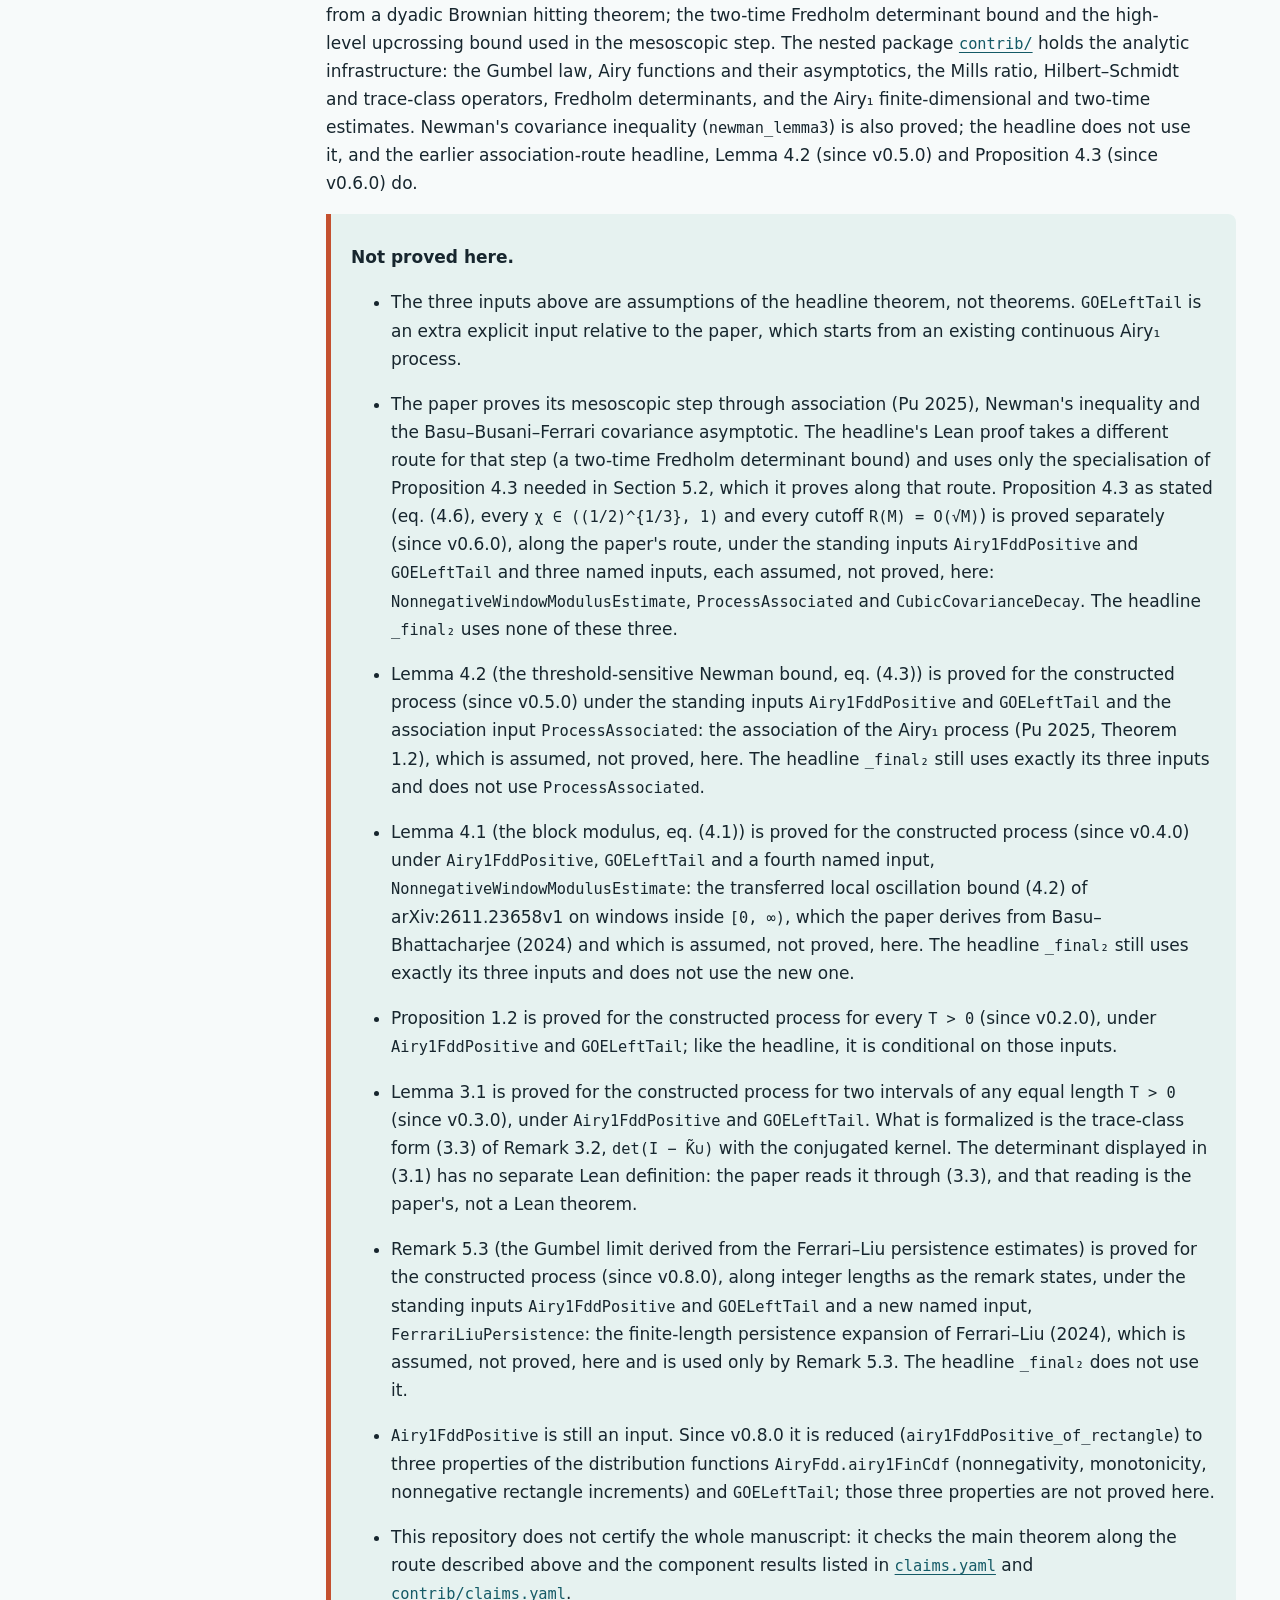
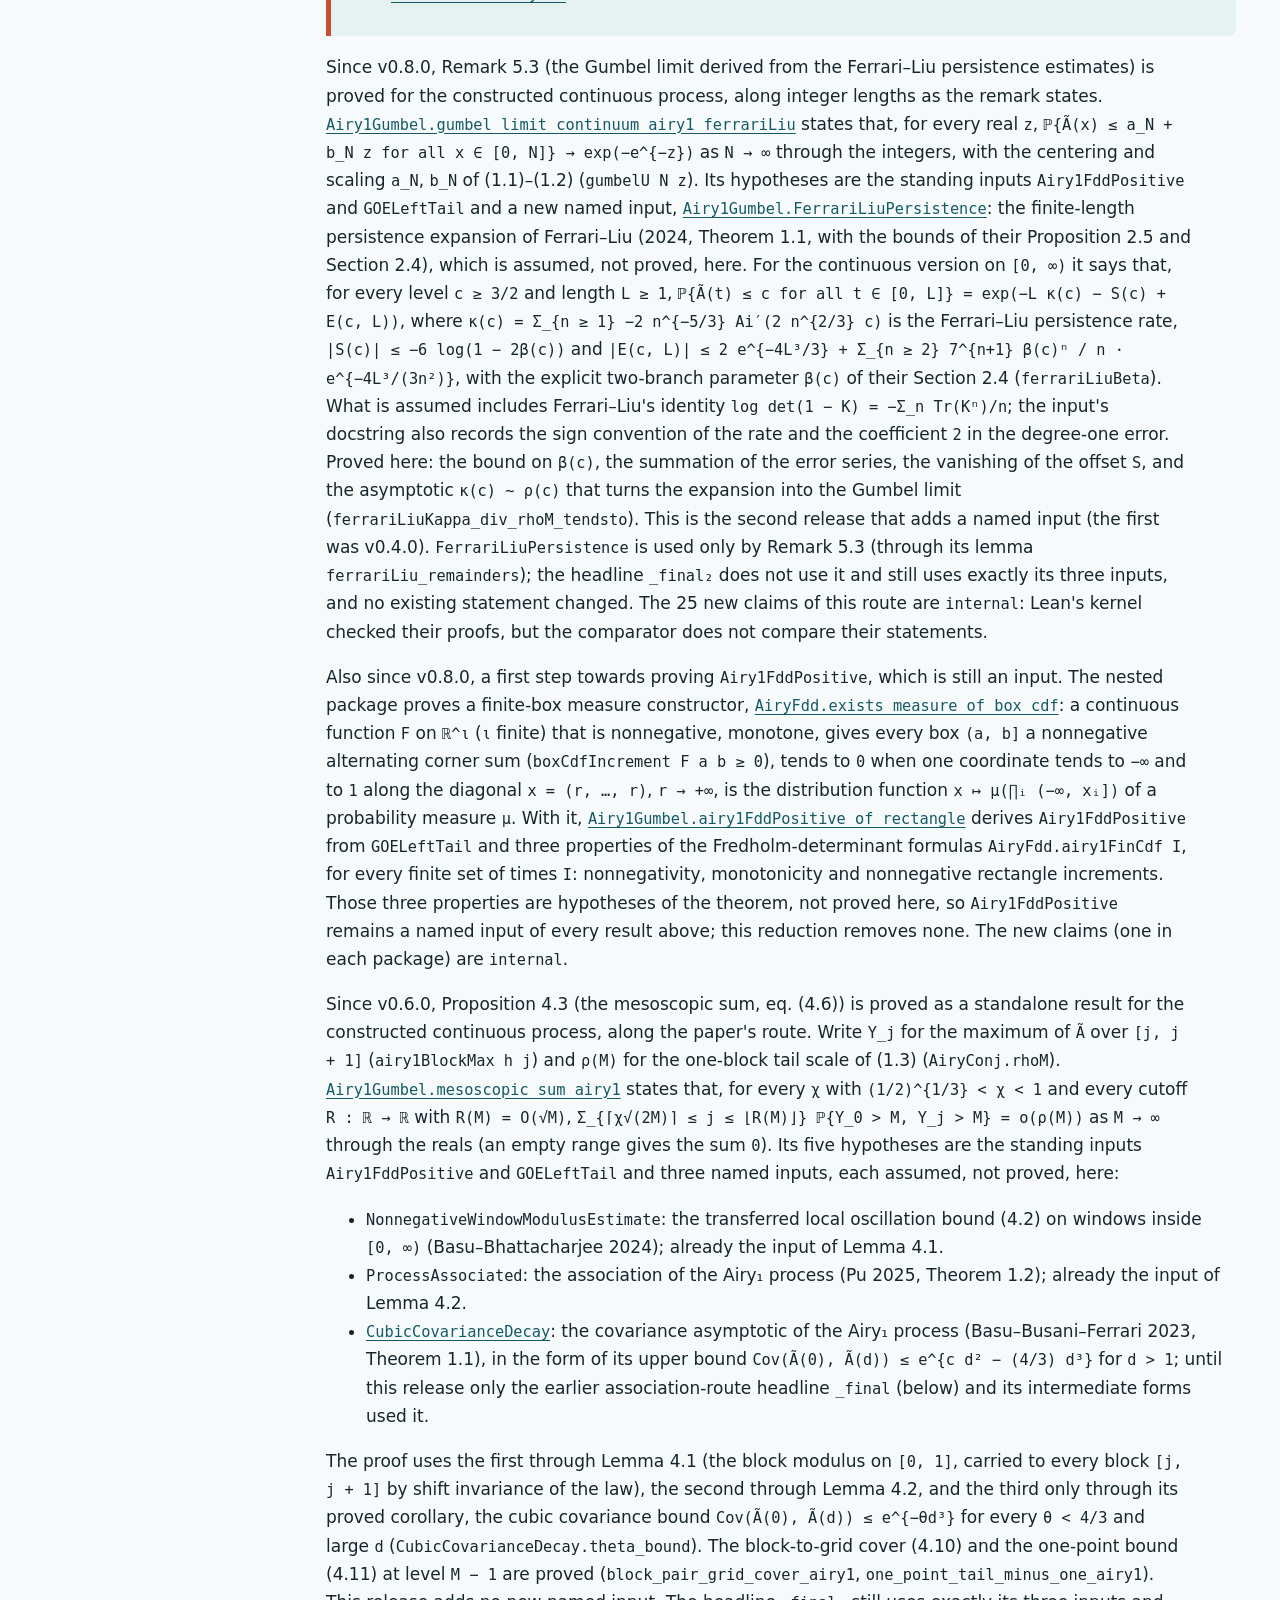
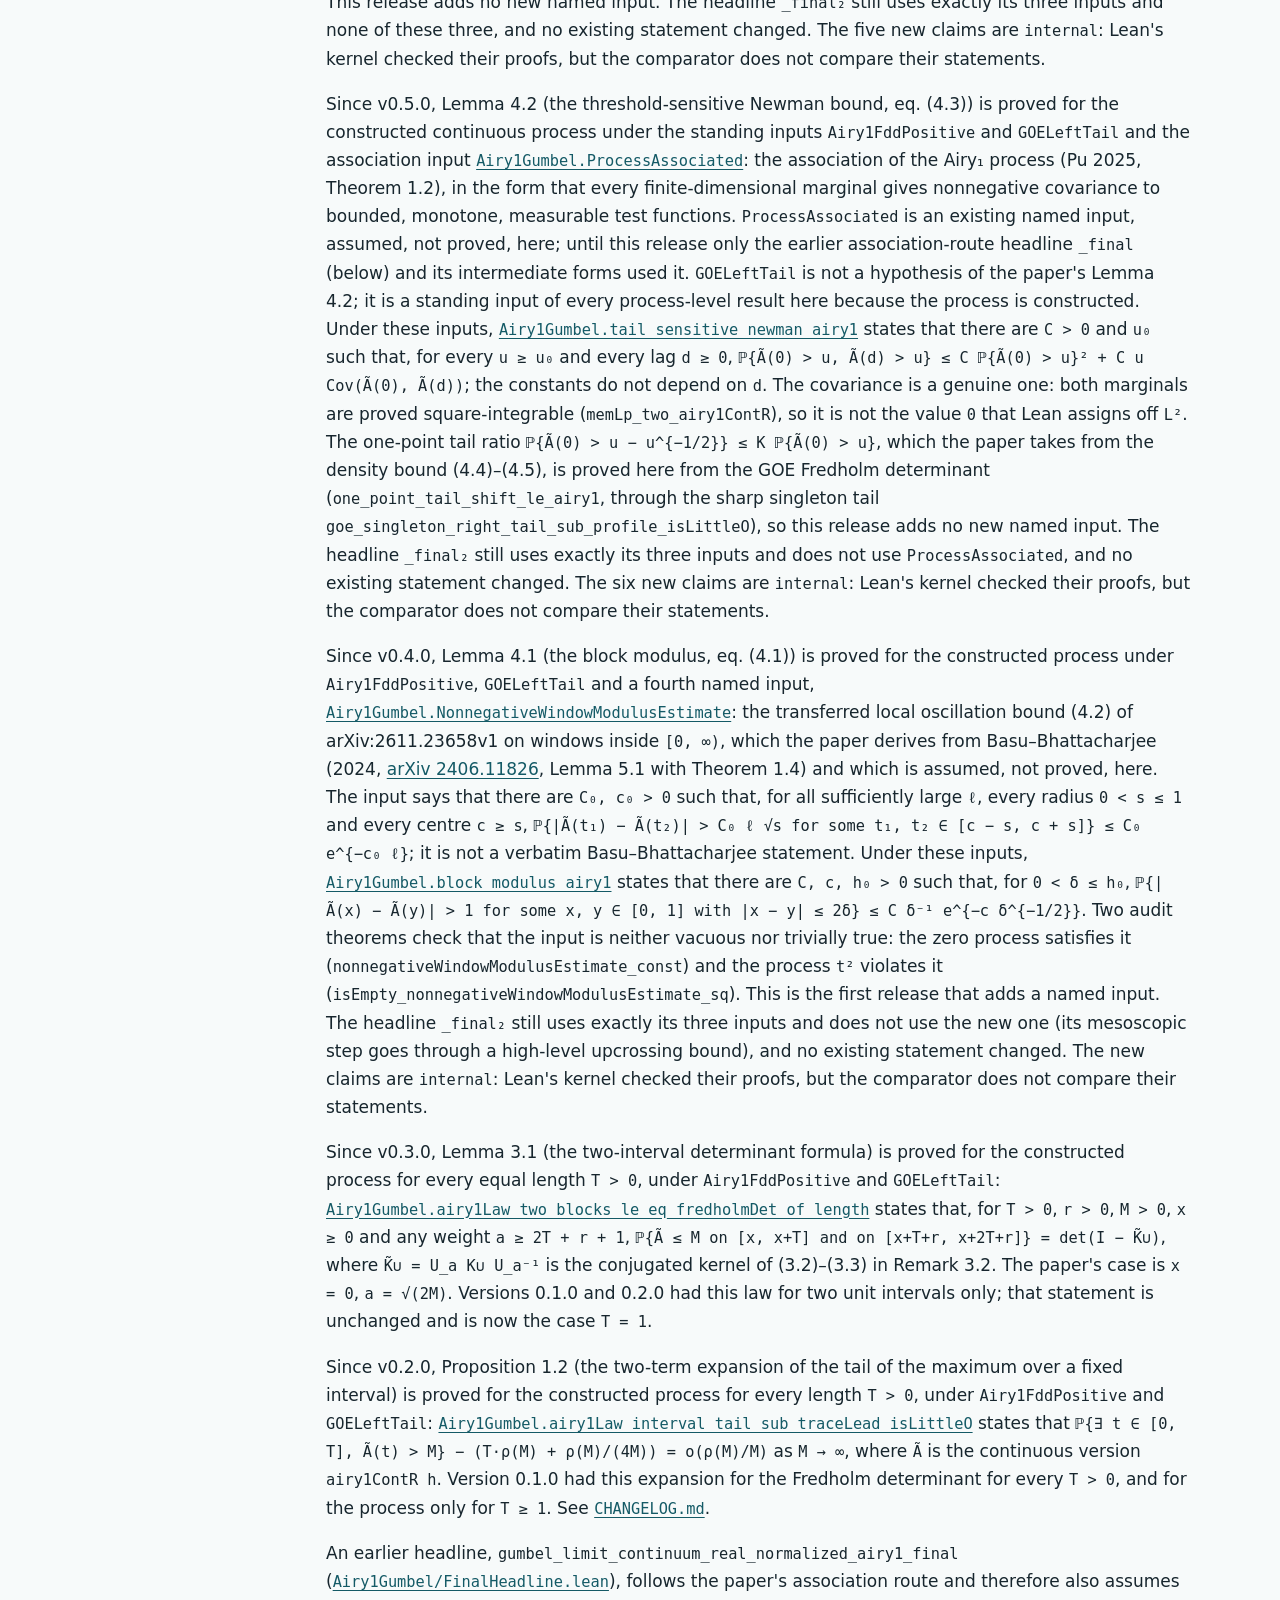
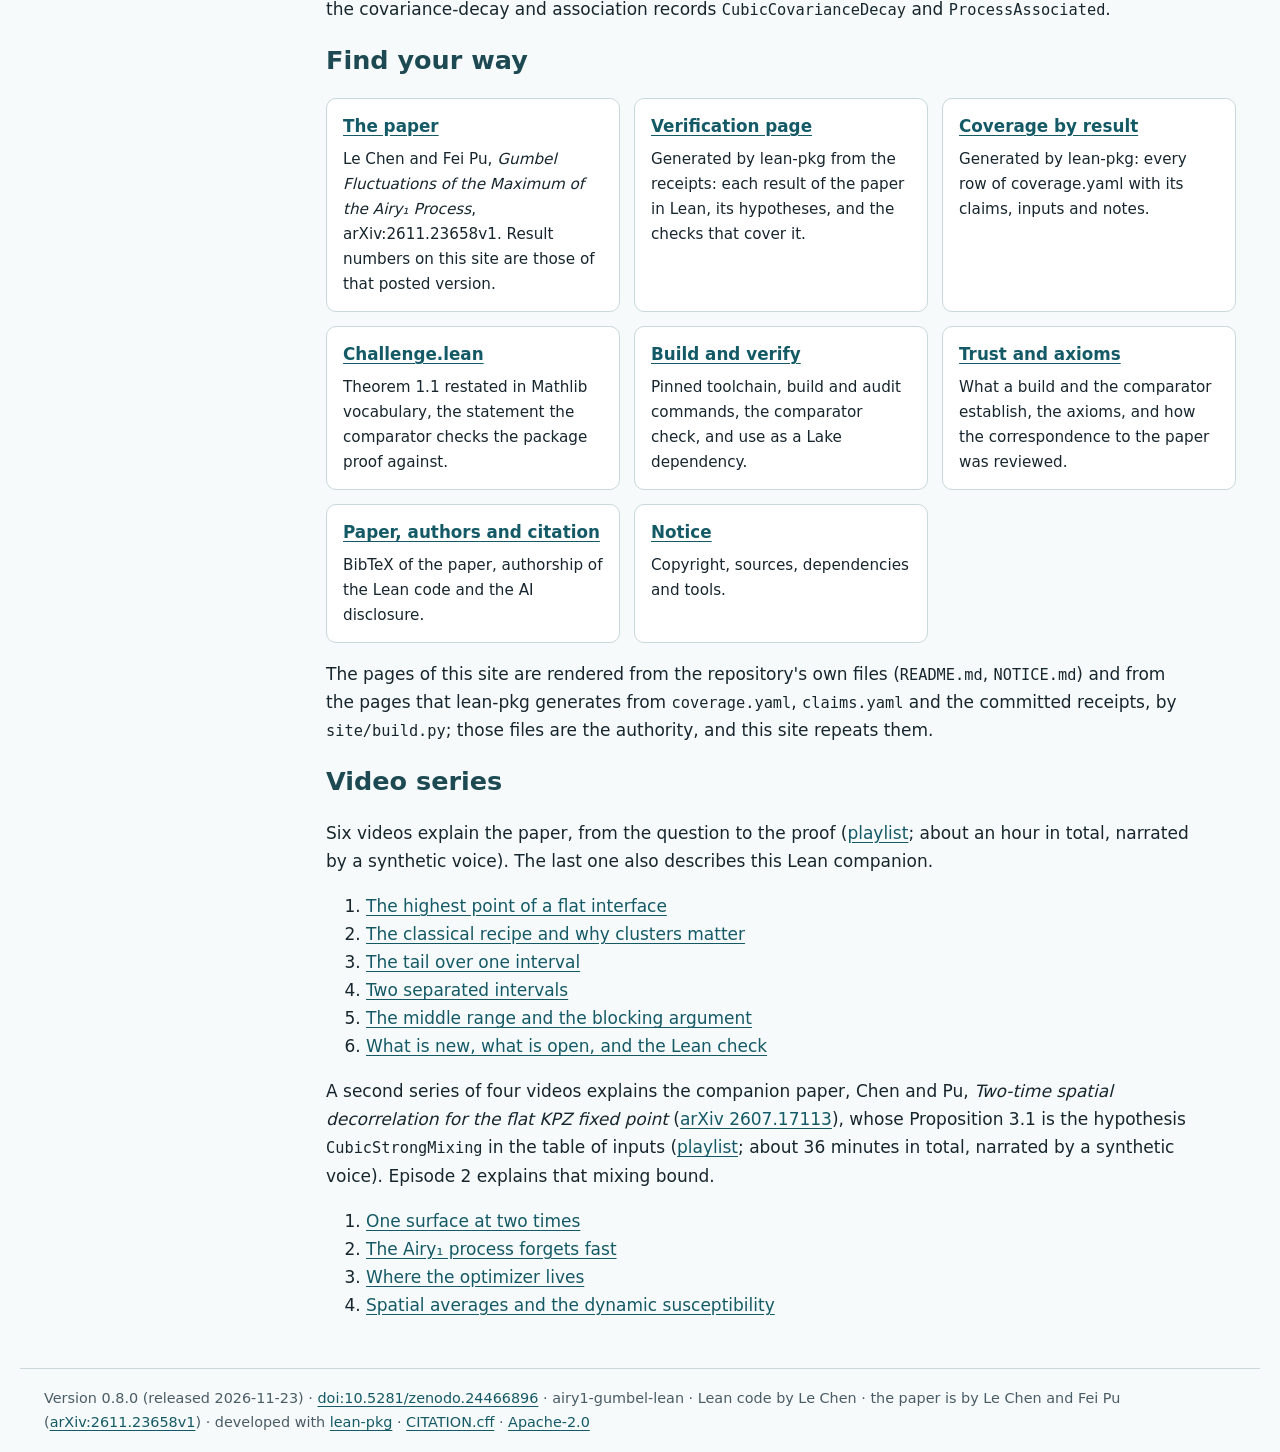
==== commit 21906076: "Site: v0.8.0 (main 6d5a31d) Co-Authored-By: Claude Opus 5.5 <noreply@anthropic.com>" ====
--- a/index.html
+++ b/index.html
@@ -14,7 +14,7 @@
   <a class="skip" href="#content">Skip to content</a>
   <header>
     <a class="brand" href="./"><span>Airy₁ Gumbel: Lean Companion</span></a>
-    <a class="version" href="https://github.com/chenle02/airy1-gumbel-lean/releases/tag/v0.7.0" title="Release v0.7.0">v0.7.0</a>
+    <a class="version" href="https://github.com/chenle02/airy1-gumbel-lean/releases/tag/v0.8.0" title="Release v0.8.0">v0.8.0</a>
     <span class="tagline">Lean 4 paper companion · Theorem 1.1 under three named inputs · Apache-2.0</span>
   </header>
   <div class="shell">
@@ -189,13 +189,67 @@
 a Lean theorem.</p>
 </li>
 <li>
-<p>Remark 5.3 (the Ferrari–Liu derivation) is not covered.</p>
-</li>
-<li>This repository does not certify the whole manuscript: it checks the main theorem
+<p>Remark 5.3 (the Gumbel limit derived from the Ferrari–Liu persistence estimates) is
+proved for the constructed process (since v0.8.0), along integer lengths as the remark
+states, under the standing inputs <code>Airy1FddPositive</code> and <code>GOELeftTail</code> and a new named
+input, <code>FerrariLiuPersistence</code>: the finite-length persistence expansion of Ferrari–Liu
+(2024), which is assumed, not proved, here and is used only by Remark 5.3. The headline
+<code>_final₂</code> does not use it.</p>
+</li>
+<li>
+<p><code>Airy1FddPositive</code> is still an input. Since v0.8.0 it is reduced
+(<code>airy1FddPositive_of_rectangle</code>) to three properties of the distribution functions
+<code>AiryFdd.airy1FinCdf</code> (nonnegativity, monotonicity, nonnegative rectangle increments)
+and <code>GOELeftTail</code>; those three properties are not proved here.</p>
+</li>
+<li>
+<p>This repository does not certify the whole manuscript: it checks the main theorem
 along the route described above and the component results listed in
-<a href="https://github.com/chenle02/airy1-gumbel-lean/blob/main/claims.yaml"><code>claims.yaml</code></a> and <a href="https://github.com/chenle02/airy1-gumbel-lean/blob/main/contrib/claims.yaml"><code>contrib/claims.yaml</code></a>.</li>
+<a href="https://github.com/chenle02/airy1-gumbel-lean/blob/main/claims.yaml"><code>claims.yaml</code></a> and <a href="https://github.com/chenle02/airy1-gumbel-lean/blob/main/contrib/claims.yaml"><code>contrib/claims.yaml</code></a>.</p>
+</li>
 </ul>
 </div>
+<p>Since v0.8.0, Remark 5.3 (the Gumbel limit derived from the Ferrari–Liu persistence
+estimates) is proved for the constructed continuous process, along integer lengths as the
+remark states.
+<a href="https://github.com/chenle02/airy1-gumbel-lean/blob/main/Airy1Gumbel/FerrariLiuRoute.lean"><code>Airy1Gumbel.gumbel_limit_continuum_airy1_ferrariLiu</code></a>
+states that, for every real <code>z</code>, <code>ℙ{Ã(x) ≤ a_N + b_N z for all x ∈ [0, N]} → exp(−e^{−z})</code>
+as <code>N → ∞</code> through the integers, with the centering and scaling <code>a_N</code>, <code>b_N</code> of (1.1)–(1.2)
+(<code>gumbelU N z</code>). Its hypotheses are the standing inputs <code>Airy1FddPositive</code> and
+<code>GOELeftTail</code> and a new named input,
+<a href="https://github.com/chenle02/airy1-gumbel-lean/blob/main/Airy1Gumbel/FerrariLiuRoute.lean"><code>Airy1Gumbel.FerrariLiuPersistence</code></a>: the
+finite-length persistence expansion of Ferrari–Liu (2024, Theorem 1.1, with the bounds of
+their Proposition 2.5 and Section 2.4), which is assumed, not proved, here. For the
+continuous version on <code>[0, ∞)</code> it says that, for every level <code>c ≥ 3/2</code> and length <code>L ≥ 1</code>,
+<code>ℙ{Ã(t) ≤ c for all t ∈ [0, L]} = exp(−L κ(c) − S(c) + E(c, L))</code>, where
+<code>κ(c) = Σ_{n ≥ 1} −2 n^{−5/3} Ai′(2 n^{2/3} c)</code> is the Ferrari–Liu persistence rate,
+<code>|S(c)| ≤ −6 log(1 − 2β(c))</code> and
+<code>|E(c, L)| ≤ 2 e^{−4L³/3} + Σ_{n ≥ 2} 7^{n+1} β(c)ⁿ / n · e^{−4L³/(3n²)}</code>, with the explicit
+two-branch parameter <code>β(c)</code> of their Section 2.4 (<code>ferrariLiuBeta</code>). What is assumed
+includes Ferrari–Liu's identity <code>log det(1 − K) = −Σ_n Tr(Kⁿ)/n</code>; the input's docstring
+also records the sign convention of the rate and the coefficient <code>2</code> in the degree-one
+error. Proved here: the bound on <code>β(c)</code>, the summation of the error series, the vanishing
+of the offset <code>S</code>, and the asymptotic <code>κ(c) ~ ρ(c)</code> that turns the expansion into the
+Gumbel limit (<code>ferrariLiuKappa_div_rhoM_tendsto</code>). This is the second release that adds
+a named input (the first was v0.4.0). <code>FerrariLiuPersistence</code> is used only by Remark 5.3
+(through its lemma <code>ferrariLiu_remainders</code>); the headline <code>_final₂</code> does not use it and
+still uses exactly its three inputs, and no existing statement changed. The 25 new claims of this route are
+<code>internal</code>: Lean's kernel checked their proofs, but the comparator does not compare their
+statements.</p>
+<p>Also since v0.8.0, a first step towards proving <code>Airy1FddPositive</code>, which is still an
+input. The nested package proves a finite-box measure constructor,
+<a href="https://github.com/chenle02/airy1-gumbel-lean/blob/main/contrib/Airy1GumbelContrib/FddMeasure/BoxCdf.lean"><code>AiryFdd.exists_measure_of_box_cdf</code></a>:
+a continuous function <code>F</code> on <code>ℝ^ι</code> (<code>ι</code> finite) that is nonnegative, monotone, gives every
+box <code>(a, b]</code> a nonnegative alternating corner sum (<code>boxCdfIncrement F a b ≥ 0</code>), tends to
+<code>0</code> when one coordinate tends to <code>−∞</code> and to <code>1</code> along the diagonal <code>x = (r, …, r)</code>,
+<code>r → +∞</code>, is the distribution function <code>x ↦ μ(∏ᵢ (−∞, xᵢ])</code> of a probability measure <code>μ</code>. With it,
+<a href="https://github.com/chenle02/airy1-gumbel-lean/blob/main/Airy1Gumbel/FddRectangle.lean"><code>Airy1Gumbel.airy1FddPositive_of_rectangle</code></a> derives
+<code>Airy1FddPositive</code> from <code>GOELeftTail</code> and three properties of the Fredholm-determinant
+formulas <code>AiryFdd.airy1FinCdf I</code>, for every finite set of times <code>I</code>: nonnegativity,
+monotonicity and nonnegative rectangle increments. Those three properties are hypotheses
+of the theorem, not proved here, so <code>Airy1FddPositive</code> remains a named input of every
+result above; this reduction removes none. The new claims (one in each package) are
+<code>internal</code>.</p>
 <p>Since v0.6.0, Proposition 4.3 (the mesoscopic sum, eq. (4.6)) is proved as a standalone
 result for the constructed continuous process, along the paper's route. Write <code>Y_j</code> for
 the maximum of <code>Ã</code> over <code>[j, j + 1]</code> (<code>airy1BlockMax h j</code>) and <code>ρ(M)</code> for the one-block
@@ -296,7 +350,7 @@
 <div class="cards">
 <div class="card"><h4><a href="https://arxiv.org/abs/2611.23658v1">The paper</a></h4><p>Le Chen and Fei Pu, <em>Gumbel Fluctuations of the Maximum of the Airy₁ Process</em>, arXiv:2611.23658v1. Result numbers on this site are those of that posted version.</p></div>
 <div class="card"><h4><a href="verification.html">Verification page</a></h4><p>Generated by lean-pkg from the receipts: each result of the paper in Lean, its hypotheses, and the checks that cover it.</p></div>
-<div class="card"><h4><a href="coverage.html">Coverage by result</a></h4><p>Generated by lean-pkg: every row of coverage.yaml with its claims, inputs and notes, including the results outside this formalization.</p></div>
+<div class="card"><h4><a href="coverage.html">Coverage by result</a></h4><p>Generated by lean-pkg: every row of coverage.yaml with its claims, inputs and notes.</p></div>
 <div class="card"><h4><a href="https://github.com/chenle02/airy1-gumbel-lean/blob/main/Challenge.lean">Challenge.lean</a></h4><p>Theorem 1.1 restated in Mathlib vocabulary, the statement the comparator checks the package proof against.</p></div>
 <div class="card"><h4><a href="getting-started.html">Build and verify</a></h4><p>Pinned toolchain, build and audit commands, the comparator check, and use as a Lake dependency.</p></div>
 <div class="card"><h4><a href="trust.html">Trust and axioms</a></h4><p>What a build and the comparator establish, the axioms, and how the correspondence to the paper was reviewed.</p></div>
@@ -334,7 +388,7 @@
     </main>
   </div>
   <footer>
-    Version 0.7.0 (released 2026-11-22) · <a href="https://doi.org/10.5281/zenodo.24442505">doi:10.5281/zenodo.24442505</a> · airy1-gumbel-lean · Lean code by Le Chen · the paper is by Le Chen and Fei Pu (<a href="https://arxiv.org/abs/2611.23658v1">arXiv:2611.23658v1</a>) · developed with <a href="https://github.com/lean-pkg/lean-pkg">lean-pkg</a> · <a href="https://github.com/chenle02/airy1-gumbel-lean/blob/main/CITATION.cff">CITATION.cff</a> · <a href="https://github.com/chenle02/airy1-gumbel-lean/blob/main/LICENSE">Apache-2.0</a>
+    Version 0.8.0 (released 2026-11-23) · <a href="https://doi.org/10.5281/zenodo.24466896">doi:10.5281/zenodo.24466896</a> · airy1-gumbel-lean · Lean code by Le Chen · the paper is by Le Chen and Fei Pu (<a href="https://arxiv.org/abs/2611.23658v1">arXiv:2611.23658v1</a>) · developed with <a href="https://github.com/lean-pkg/lean-pkg">lean-pkg</a> · <a href="https://github.com/chenle02/airy1-gumbel-lean/blob/main/CITATION.cff">CITATION.cff</a> · <a href="https://github.com/chenle02/airy1-gumbel-lean/blob/main/LICENSE">Apache-2.0</a>
   </footer>
 </body>
 </html>
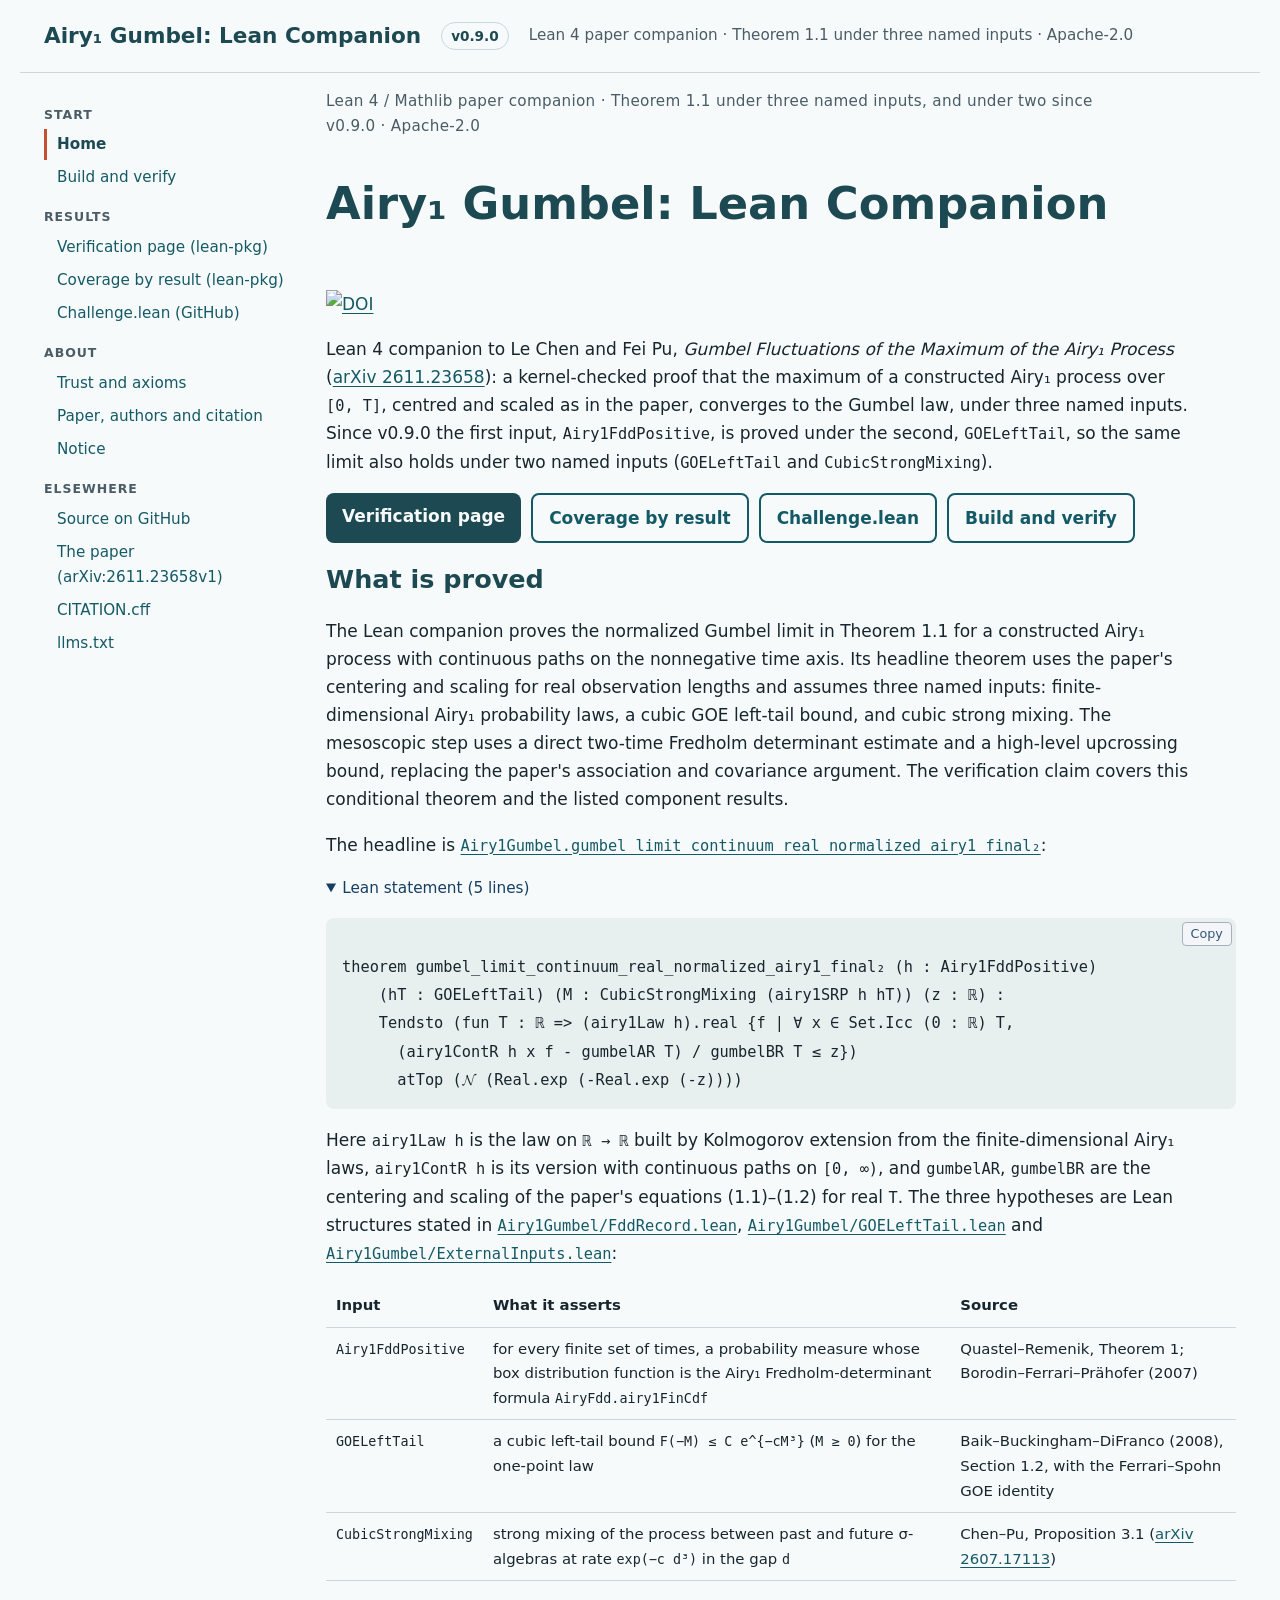
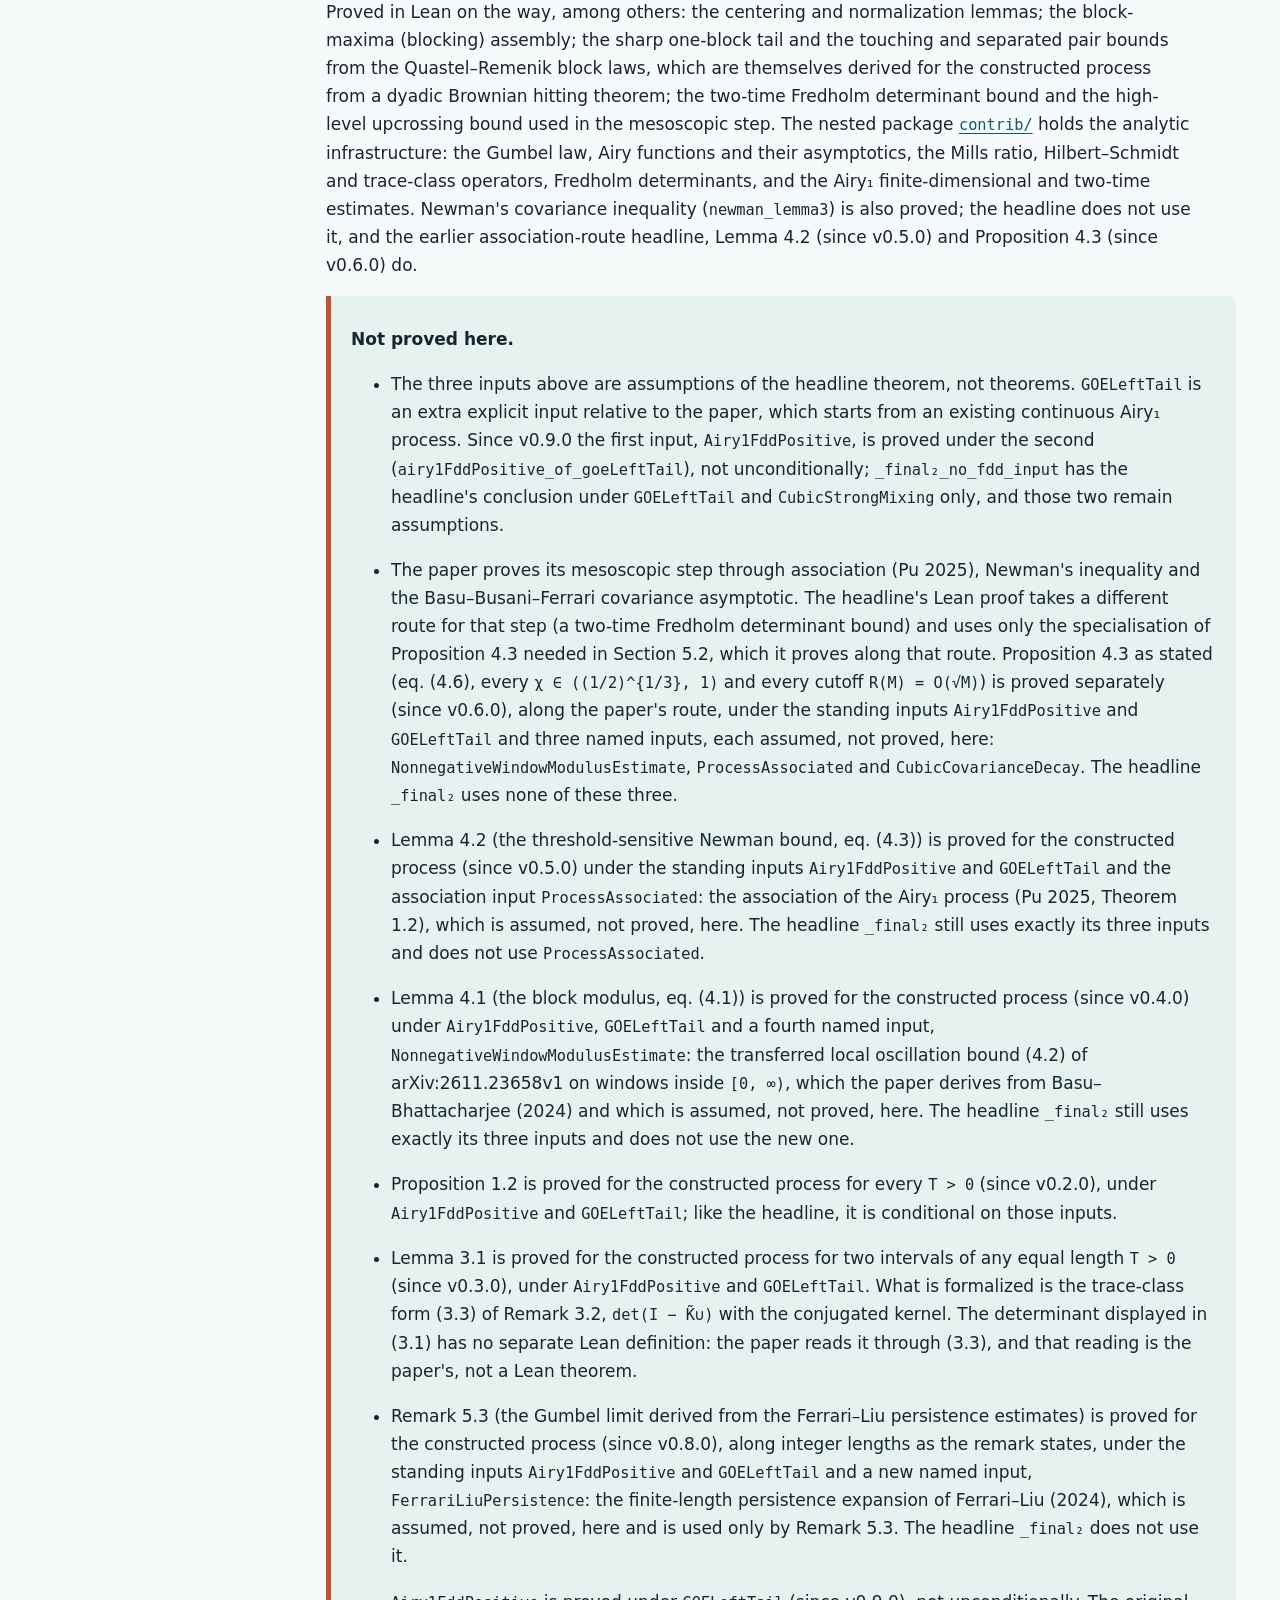
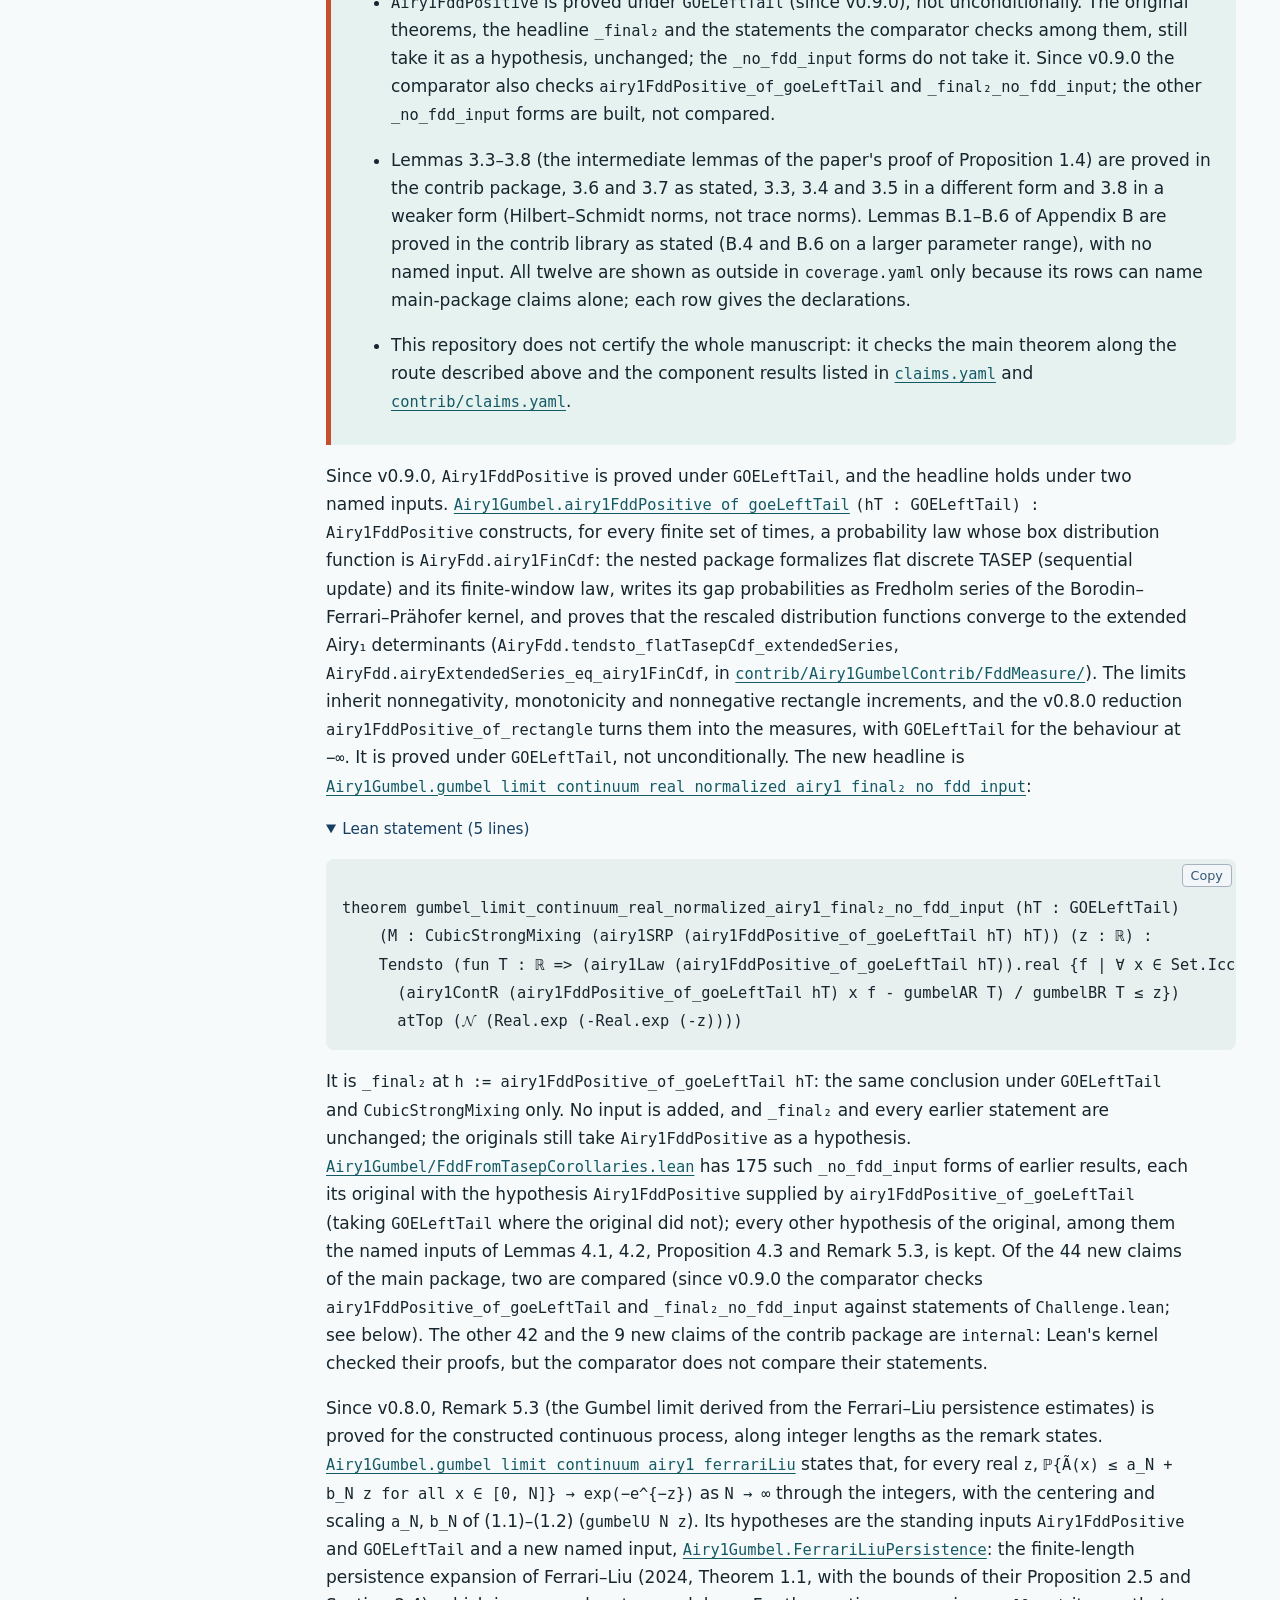
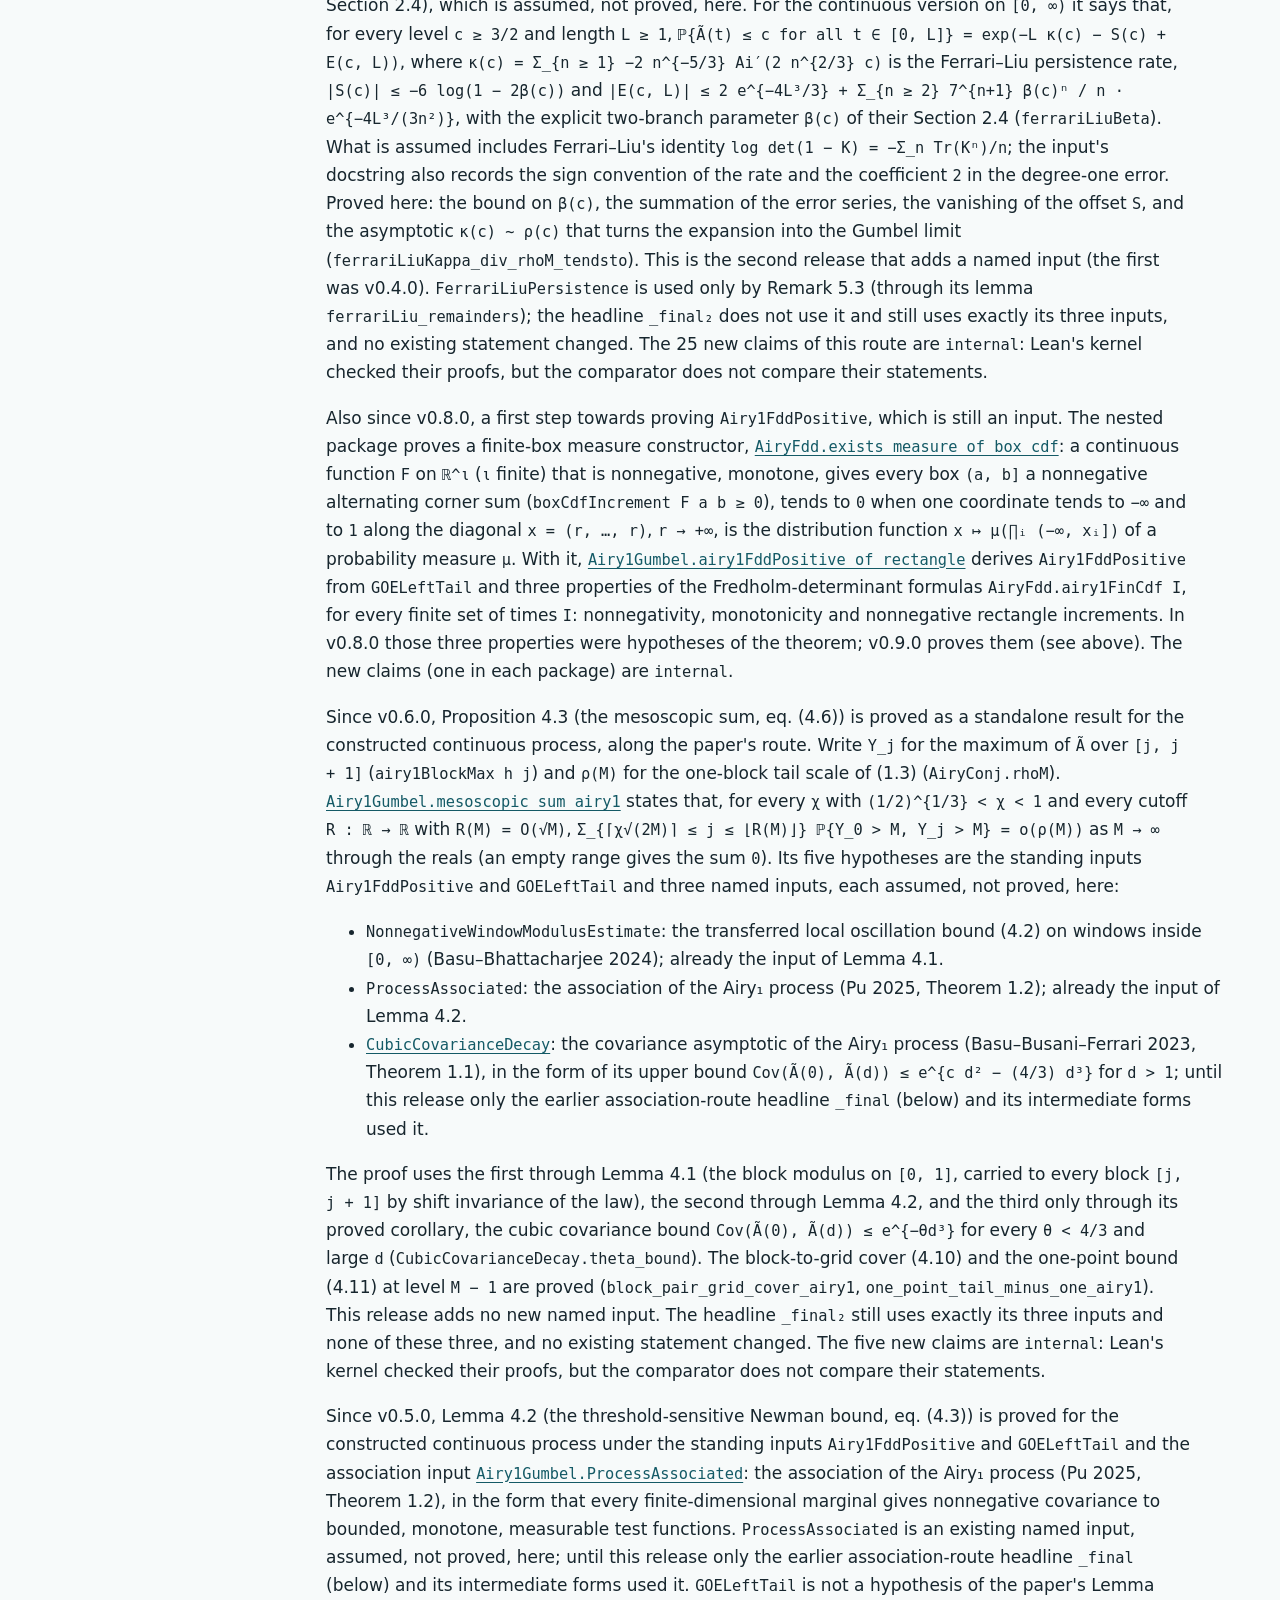
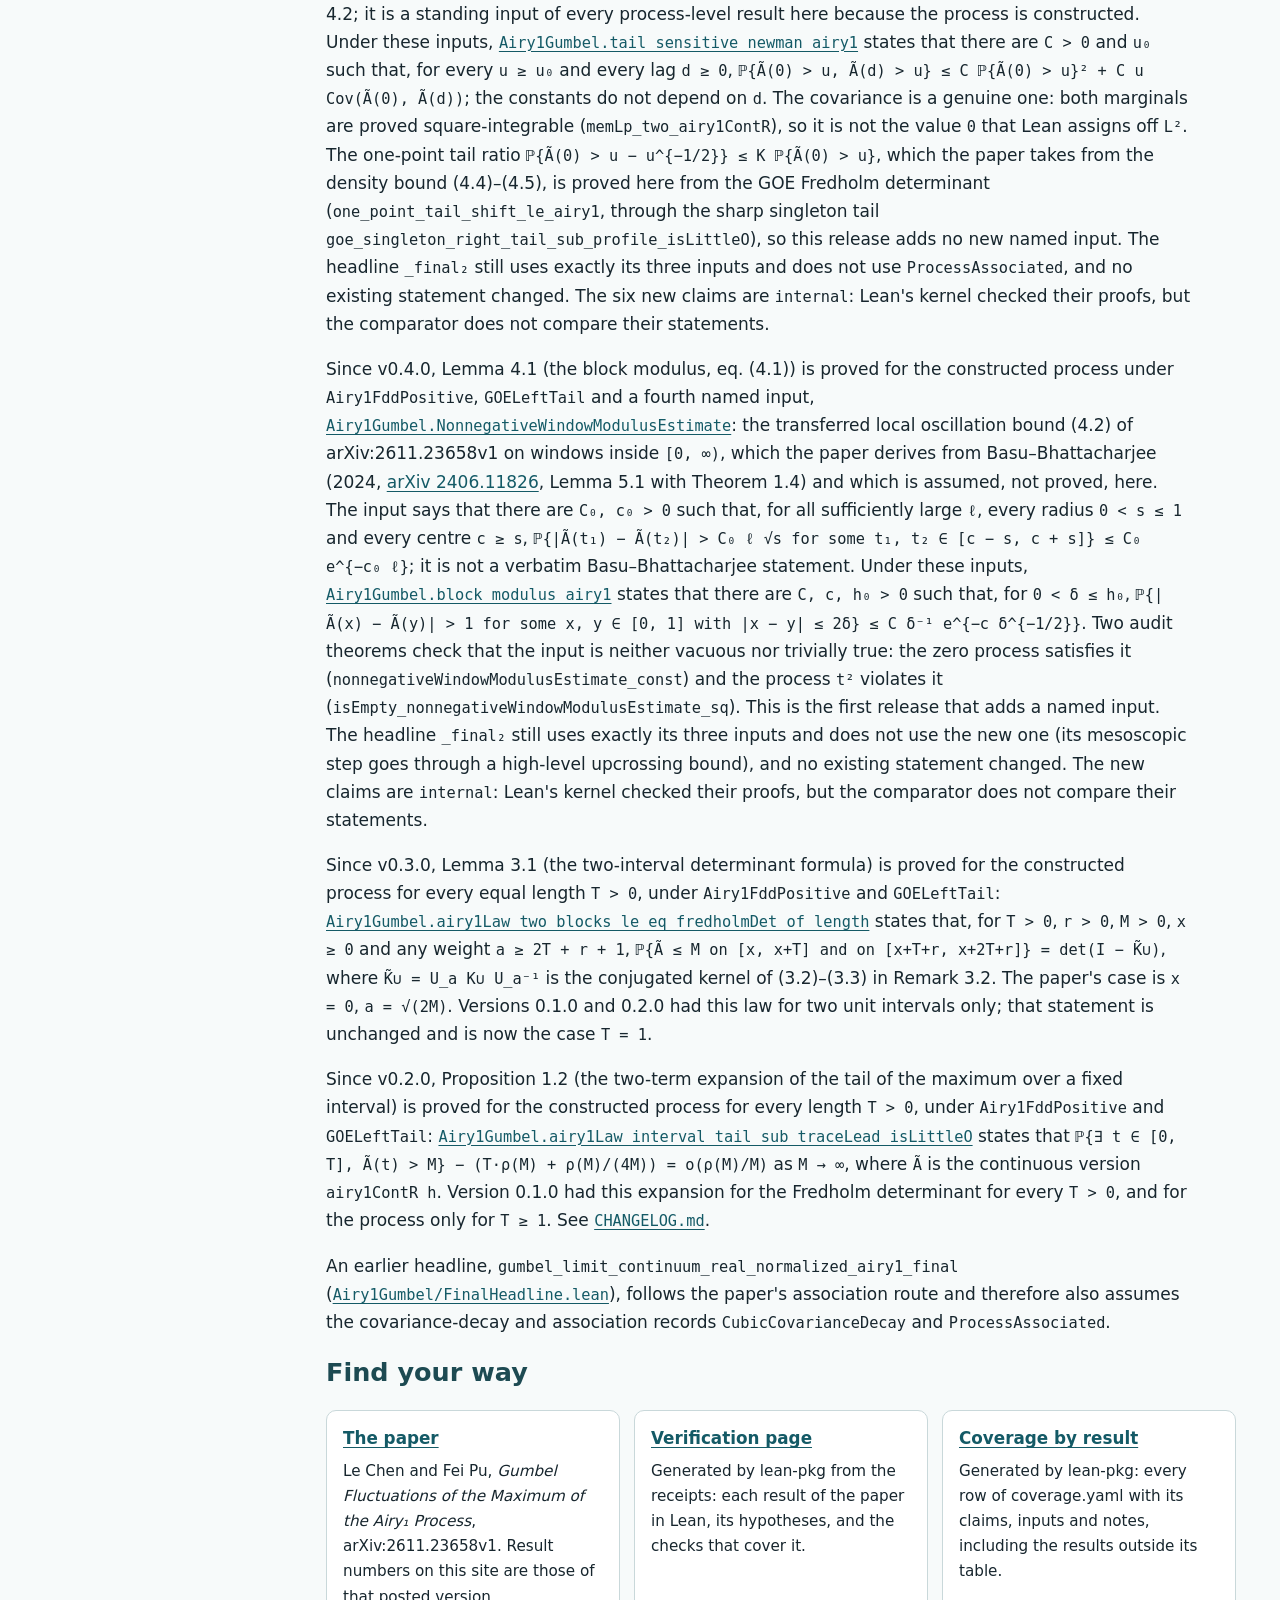
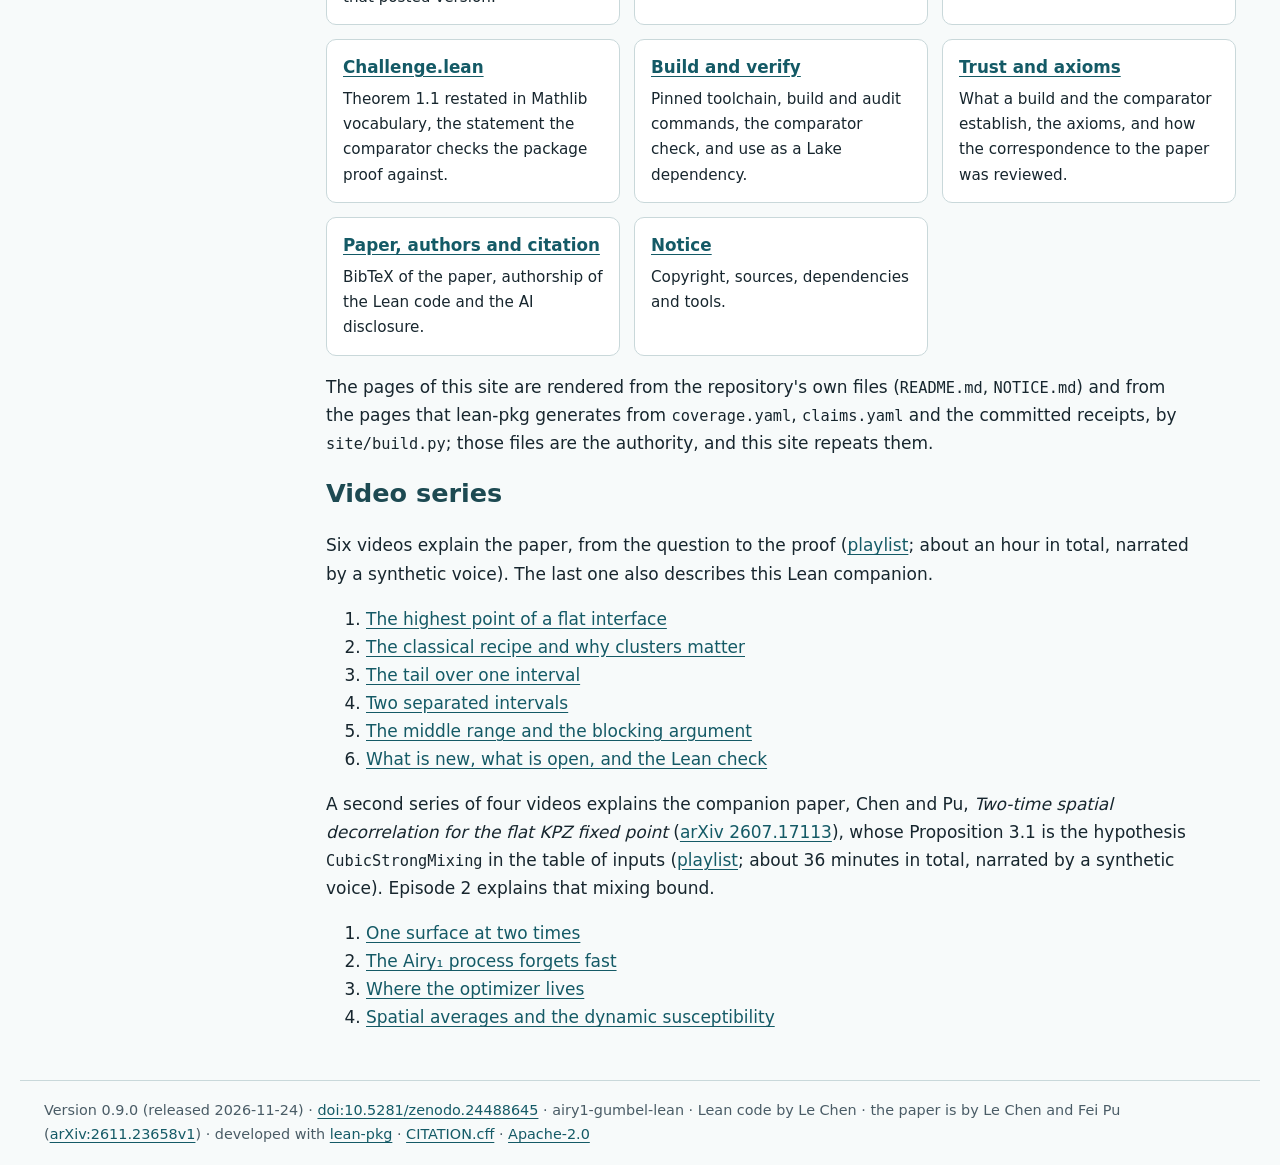
==== commit c79bdf60: "Site: v0.9.0 (main 7364051) Co-Authored-By: Claude Opus 5.5 <noreply@anthropic.com>" ====
--- a/index.html
+++ b/index.html
@@ -14,7 +14,7 @@
   <a class="skip" href="#content">Skip to content</a>
   <header>
     <a class="brand" href="./"><span>Airy₁ Gumbel: Lean Companion</span></a>
-    <a class="version" href="https://github.com/chenle02/airy1-gumbel-lean/releases/tag/v0.8.0" title="Release v0.8.0">v0.8.0</a>
+    <a class="version" href="https://github.com/chenle02/airy1-gumbel-lean/releases/tag/v0.9.0" title="Release v0.9.0">v0.9.0</a>
     <span class="tagline">Lean 4 paper companion · Theorem 1.1 under three named inputs · Apache-2.0</span>
   </header>
   <div class="shell">
@@ -68,7 +68,7 @@
 </ul></nav></details>
     <main id="content">
 <section class="hero">
-<p class="eyebrow">Lean 4 / Mathlib paper companion · Theorem 1.1 under three named inputs · Apache-2.0</p>
+<p class="eyebrow">Lean 4 / Mathlib paper companion · Theorem 1.1 under three named inputs, and under two since v0.9.0 · Apache-2.0</p>
 <h1>Airy₁ Gumbel: Lean Companion</h1>
 </section>
 
@@ -76,7 +76,9 @@
 <p>Lean 4 companion to Le Chen and Fei Pu, <em>Gumbel Fluctuations of the Maximum of the
 Airy₁ Process</em> (<a href="https://arxiv.org/abs/2611.23658">arXiv 2611.23658</a>): a kernel-checked
 proof that the maximum of a constructed Airy₁ process over <code>[0, T]</code>, centred and scaled
-as in the paper, converges to the Gumbel law, under three named inputs.</p>
+as in the paper, converges to the Gumbel law, under three named inputs. Since v0.9.0 the
+first input, <code>Airy1FddPositive</code>, is proved under the second, <code>GOELeftTail</code>, so the same
+limit also holds under two named inputs (<code>GOELeftTail</code> and <code>CubicStrongMixing</code>).</p>
 <p class="actions"><a class="button" href="verification.html">Verification page</a> <a class="button secondary" href="coverage.html">Coverage by result</a> <a class="button secondary" href="https://github.com/chenle02/airy1-gumbel-lean/blob/main/Challenge.lean">Challenge.lean</a> <a class="button secondary" href="getting-started.html">Build and verify</a></p>
 
 <h2 id="what-is-proved">What is proved</h2>
@@ -146,7 +148,10 @@
 <li>
 <p>The three inputs above are assumptions of the headline theorem, not theorems.
 <code>GOELeftTail</code> is an extra explicit input relative to the paper, which starts from an
-existing continuous Airy₁ process.</p>
+existing continuous Airy₁ process. Since v0.9.0 the first input, <code>Airy1FddPositive</code>,
+is proved under the second (<code>airy1FddPositive_of_goeLeftTail</code>), not unconditionally;
+<code>_final₂_no_fdd_input</code> has the headline's conclusion under <code>GOELeftTail</code> and
+<code>CubicStrongMixing</code> only, and those two remain assumptions.</p>
 </li>
 <li>
 <p>The paper proves its mesoscopic step through association (Pu 2025), Newman's
@@ -197,10 +202,21 @@
 <code>_final₂</code> does not use it.</p>
 </li>
 <li>
-<p><code>Airy1FddPositive</code> is still an input. Since v0.8.0 it is reduced
-(<code>airy1FddPositive_of_rectangle</code>) to three properties of the distribution functions
-<code>AiryFdd.airy1FinCdf</code> (nonnegativity, monotonicity, nonnegative rectangle increments)
-and <code>GOELeftTail</code>; those three properties are not proved here.</p>
+<p><code>Airy1FddPositive</code> is proved under <code>GOELeftTail</code> (since v0.9.0), not
+unconditionally. The original theorems, the headline <code>_final₂</code> and the statements the
+comparator checks among them, still take it as a hypothesis, unchanged; the
+<code>_no_fdd_input</code> forms do not take it. Since v0.9.0 the comparator also checks
+<code>airy1FddPositive_of_goeLeftTail</code> and <code>_final₂_no_fdd_input</code>; the other
+<code>_no_fdd_input</code> forms are built, not compared.</p>
+</li>
+<li>
+<p>Lemmas 3.3–3.8 (the intermediate lemmas of the paper's proof of Proposition 1.4) are
+proved in the contrib package, 3.6 and 3.7 as stated, 3.3, 3.4 and 3.5 in a different
+form and 3.8 in a weaker form (Hilbert–Schmidt norms, not trace norms). Lemmas
+B.1–B.6 of Appendix B are proved in the contrib library as stated (B.4 and B.6 on a
+larger parameter range), with no named input. All twelve are shown as outside in
+<code>coverage.yaml</code> only because its rows can name main-package claims alone; each row
+gives the declarations.</p>
 </li>
 <li>
 <p>This repository does not certify the whole manuscript: it checks the main theorem
@@ -209,6 +225,41 @@
 </li>
 </ul>
 </div>
+<p>Since v0.9.0, <code>Airy1FddPositive</code> is proved under <code>GOELeftTail</code>, and the headline holds
+under two named inputs.
+<a href="https://github.com/chenle02/airy1-gumbel-lean/blob/main/Airy1Gumbel/FddFromTasep.lean"><code>Airy1Gumbel.airy1FddPositive_of_goeLeftTail</code></a>
+<code>(hT : GOELeftTail) : Airy1FddPositive</code> constructs, for every finite set of times, a
+probability law whose box distribution function is <code>AiryFdd.airy1FinCdf</code>: the nested package
+formalizes flat discrete TASEP (sequential update) and its finite-window law, writes its
+gap probabilities as Fredholm series of the Borodin–Ferrari–Prähofer kernel, and proves that
+the rescaled distribution functions converge to the extended Airy₁ determinants
+(<code>AiryFdd.tendsto_flatTasepCdf_extendedSeries</code>,
+<code>AiryFdd.airyExtendedSeries_eq_airy1FinCdf</code>, in
+<a href="https://github.com/chenle02/airy1-gumbel-lean/tree/main/contrib/Airy1GumbelContrib/FddMeasure"><code>contrib/Airy1GumbelContrib/FddMeasure/</code></a>). The
+limits inherit nonnegativity, monotonicity and nonnegative rectangle increments, and the
+v0.8.0 reduction <code>airy1FddPositive_of_rectangle</code> turns them into the measures, with
+<code>GOELeftTail</code> for the behaviour at <code>−∞</code>. It is proved under <code>GOELeftTail</code>, not
+unconditionally. The new headline is
+<a href="https://github.com/chenle02/airy1-gumbel-lean/blob/main/Airy1Gumbel/FddFromTasepCorollaries.lean"><code>Airy1Gumbel.gumbel_limit_continuum_real_normalized_airy1_final₂_no_fdd_input</code></a>:</p>
+<pre><code class="language-lean">theorem gumbel_limit_continuum_real_normalized_airy1_final₂_no_fdd_input (hT : GOELeftTail)
+    (M : CubicStrongMixing (airy1SRP (airy1FddPositive_of_goeLeftTail hT) hT)) (z : ℝ) :
+    Tendsto (fun T : ℝ =&gt; (airy1Law (airy1FddPositive_of_goeLeftTail hT)).real {f | ∀ x ∈ Set.Icc (0 : ℝ) T,
+      (airy1ContR (airy1FddPositive_of_goeLeftTail hT) x f - gumbelAR T) / gumbelBR T ≤ z})
+      atTop (𝓝 (Real.exp (-Real.exp (-z))))
+</code></pre>
+<p>It is <code>_final₂</code> at <code>h := airy1FddPositive_of_goeLeftTail hT</code>: the same conclusion under
+<code>GOELeftTail</code> and <code>CubicStrongMixing</code> only. No input is added, and <code>_final₂</code> and every
+earlier statement are unchanged; the originals still take <code>Airy1FddPositive</code> as a
+hypothesis. <a href="https://github.com/chenle02/airy1-gumbel-lean/blob/main/Airy1Gumbel/FddFromTasepCorollaries.lean"><code>Airy1Gumbel/FddFromTasepCorollaries.lean</code></a>
+has 175 such <code>_no_fdd_input</code> forms of earlier results, each its original with the
+hypothesis <code>Airy1FddPositive</code> supplied by <code>airy1FddPositive_of_goeLeftTail</code> (taking
+<code>GOELeftTail</code> where the original did not); every other hypothesis of the original, among
+them the named inputs of Lemmas 4.1, 4.2, Proposition 4.3 and Remark 5.3, is kept. Of the
+44 new claims of the main package, two are compared (since v0.9.0 the comparator checks
+<code>airy1FddPositive_of_goeLeftTail</code> and <code>_final₂_no_fdd_input</code> against statements of
+<code>Challenge.lean</code>; see below). The other 42 and the 9 new claims of the contrib package are
+<code>internal</code>: Lean's kernel checked their proofs, but the comparator does not compare their
+statements.</p>
 <p>Since v0.8.0, Remark 5.3 (the Gumbel limit derived from the Ferrari–Liu persistence
 estimates) is proved for the constructed continuous process, along integer lengths as the
 remark states.
@@ -246,9 +297,8 @@
 <a href="https://github.com/chenle02/airy1-gumbel-lean/blob/main/Airy1Gumbel/FddRectangle.lean"><code>Airy1Gumbel.airy1FddPositive_of_rectangle</code></a> derives
 <code>Airy1FddPositive</code> from <code>GOELeftTail</code> and three properties of the Fredholm-determinant
 formulas <code>AiryFdd.airy1FinCdf I</code>, for every finite set of times <code>I</code>: nonnegativity,
-monotonicity and nonnegative rectangle increments. Those three properties are hypotheses
-of the theorem, not proved here, so <code>Airy1FddPositive</code> remains a named input of every
-result above; this reduction removes none. The new claims (one in each package) are
+monotonicity and nonnegative rectangle increments. In v0.8.0 those three properties were
+hypotheses of the theorem; v0.9.0 proves them (see above). The new claims (one in each package) are
 <code>internal</code>.</p>
 <p>Since v0.6.0, Proposition 4.3 (the mesoscopic sum, eq. (4.6)) is proved as a standalone
 result for the constructed continuous process, along the paper's route. Write <code>Y_j</code> for
@@ -350,7 +400,7 @@
 <div class="cards">
 <div class="card"><h4><a href="https://arxiv.org/abs/2611.23658v1">The paper</a></h4><p>Le Chen and Fei Pu, <em>Gumbel Fluctuations of the Maximum of the Airy₁ Process</em>, arXiv:2611.23658v1. Result numbers on this site are those of that posted version.</p></div>
 <div class="card"><h4><a href="verification.html">Verification page</a></h4><p>Generated by lean-pkg from the receipts: each result of the paper in Lean, its hypotheses, and the checks that cover it.</p></div>
-<div class="card"><h4><a href="coverage.html">Coverage by result</a></h4><p>Generated by lean-pkg: every row of coverage.yaml with its claims, inputs and notes.</p></div>
+<div class="card"><h4><a href="coverage.html">Coverage by result</a></h4><p>Generated by lean-pkg: every row of coverage.yaml with its claims, inputs and notes, including the results outside its table.</p></div>
 <div class="card"><h4><a href="https://github.com/chenle02/airy1-gumbel-lean/blob/main/Challenge.lean">Challenge.lean</a></h4><p>Theorem 1.1 restated in Mathlib vocabulary, the statement the comparator checks the package proof against.</p></div>
 <div class="card"><h4><a href="getting-started.html">Build and verify</a></h4><p>Pinned toolchain, build and audit commands, the comparator check, and use as a Lake dependency.</p></div>
 <div class="card"><h4><a href="trust.html">Trust and axioms</a></h4><p>What a build and the comparator establish, the axioms, and how the correspondence to the paper was reviewed.</p></div>
@@ -388,7 +438,7 @@
     </main>
   </div>
   <footer>
-    Version 0.8.0 (released 2026-11-23) · <a href="https://doi.org/10.5281/zenodo.24466896">doi:10.5281/zenodo.24466896</a> · airy1-gumbel-lean · Lean code by Le Chen · the paper is by Le Chen and Fei Pu (<a href="https://arxiv.org/abs/2611.23658v1">arXiv:2611.23658v1</a>) · developed with <a href="https://github.com/lean-pkg/lean-pkg">lean-pkg</a> · <a href="https://github.com/chenle02/airy1-gumbel-lean/blob/main/CITATION.cff">CITATION.cff</a> · <a href="https://github.com/chenle02/airy1-gumbel-lean/blob/main/LICENSE">Apache-2.0</a>
+    Version 0.9.0 (released 2026-11-24) · <a href="https://doi.org/10.5281/zenodo.24488645">doi:10.5281/zenodo.24488645</a> · airy1-gumbel-lean · Lean code by Le Chen · the paper is by Le Chen and Fei Pu (<a href="https://arxiv.org/abs/2611.23658v1">arXiv:2611.23658v1</a>) · developed with <a href="https://github.com/lean-pkg/lean-pkg">lean-pkg</a> · <a href="https://github.com/chenle02/airy1-gumbel-lean/blob/main/CITATION.cff">CITATION.cff</a> · <a href="https://github.com/chenle02/airy1-gumbel-lean/blob/main/LICENSE">Apache-2.0</a>
   </footer>
 </body>
 </html>
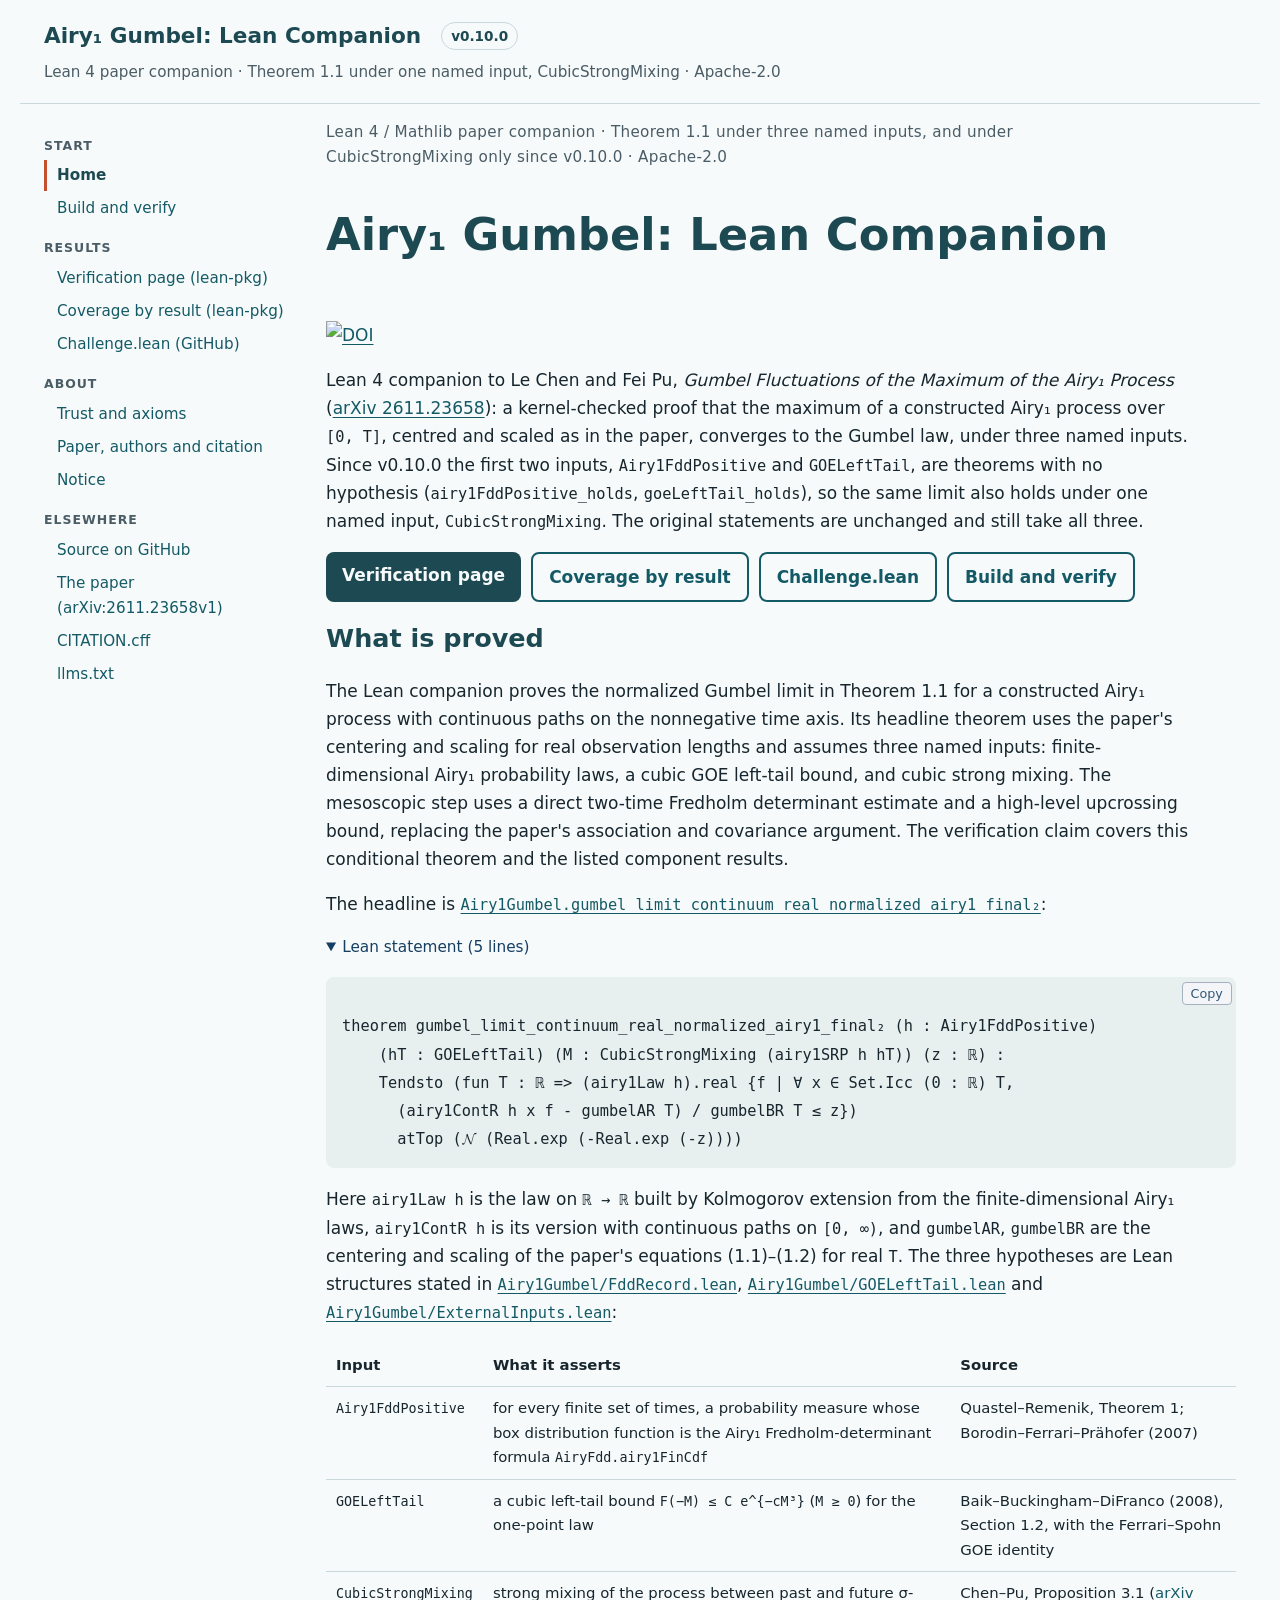
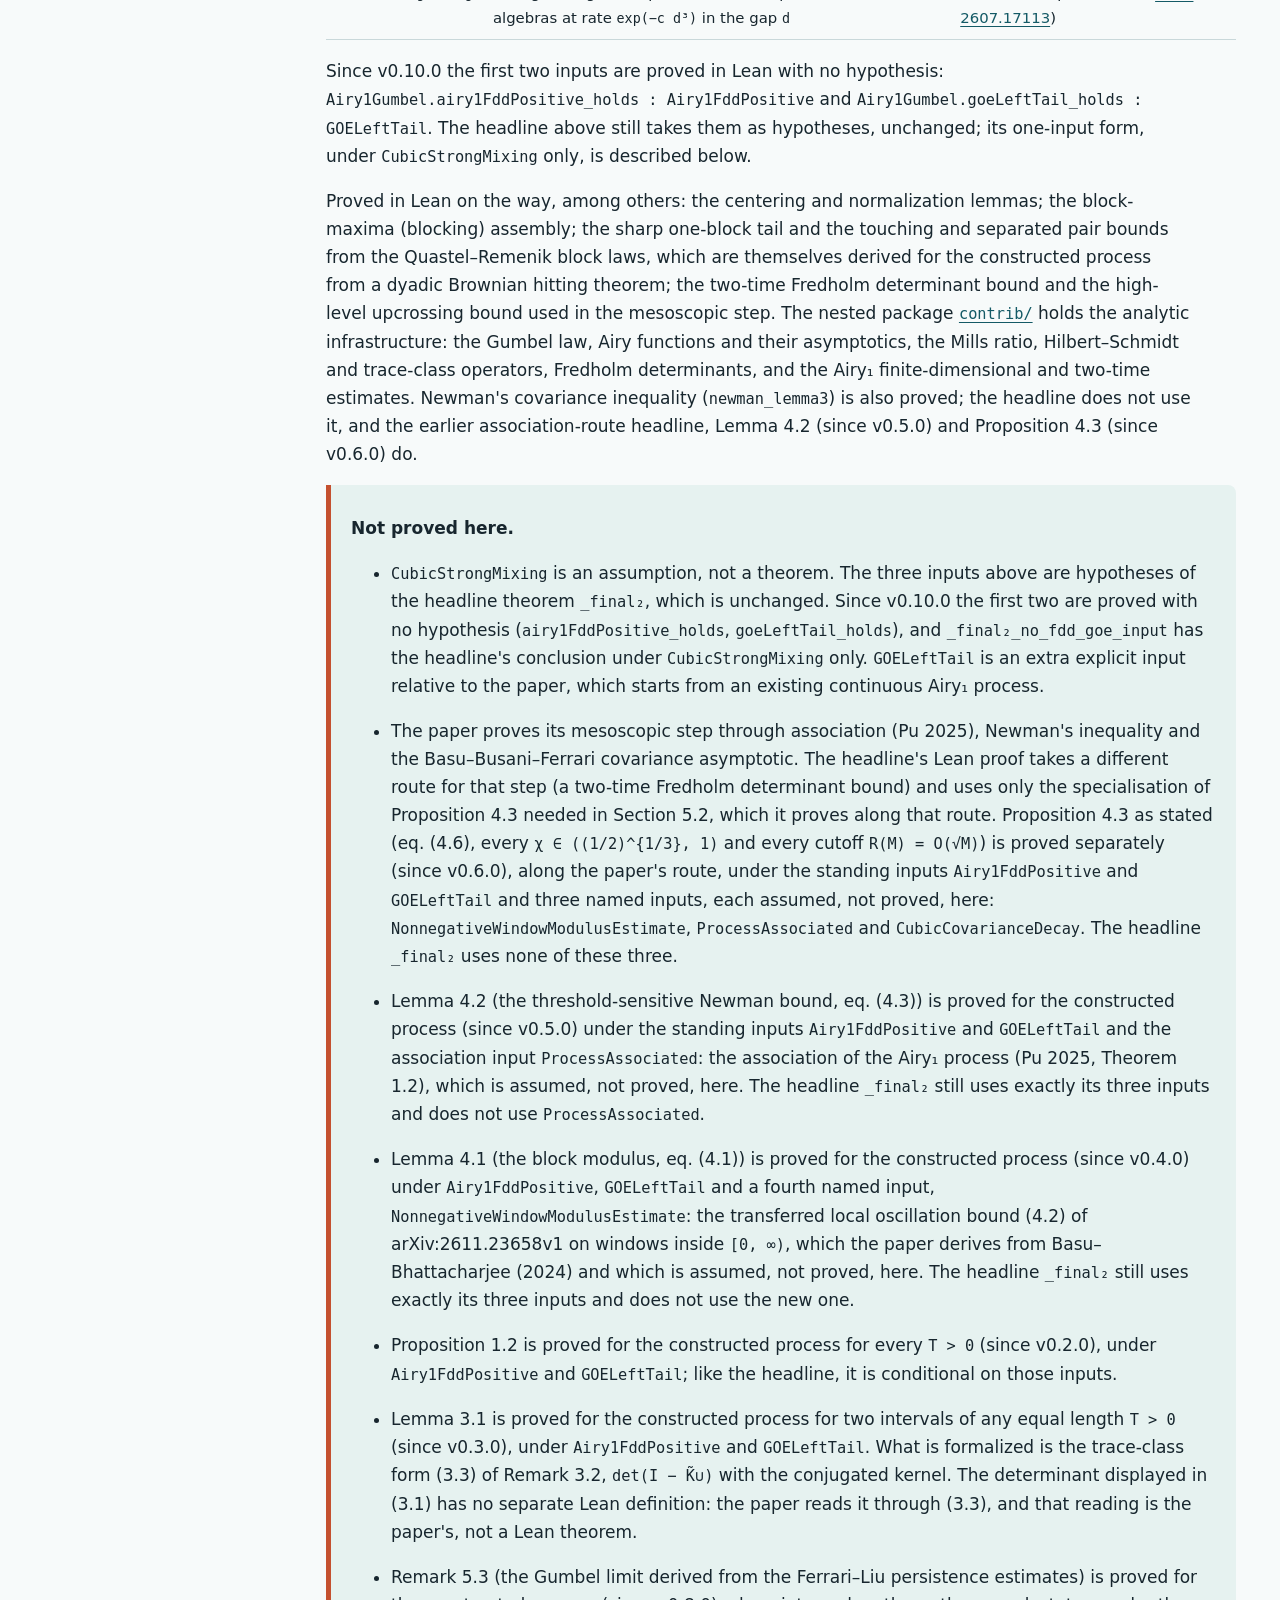
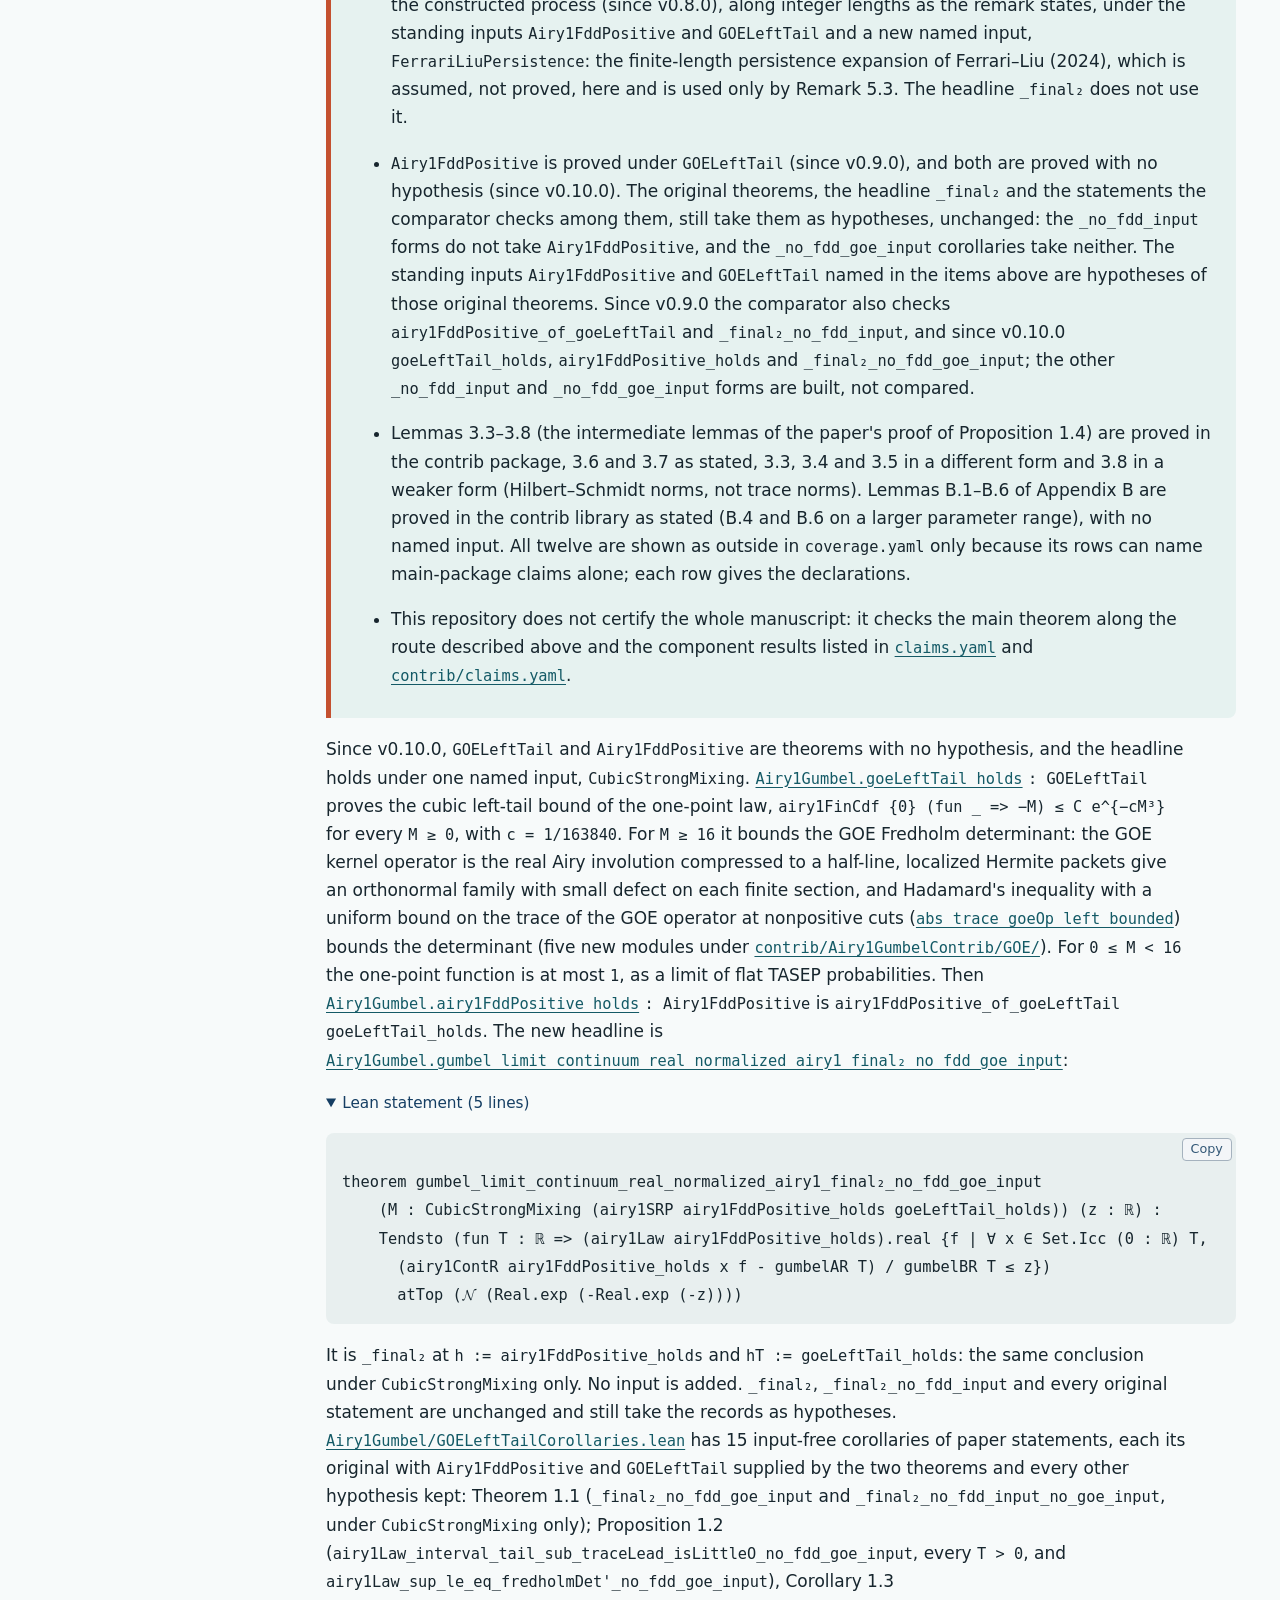
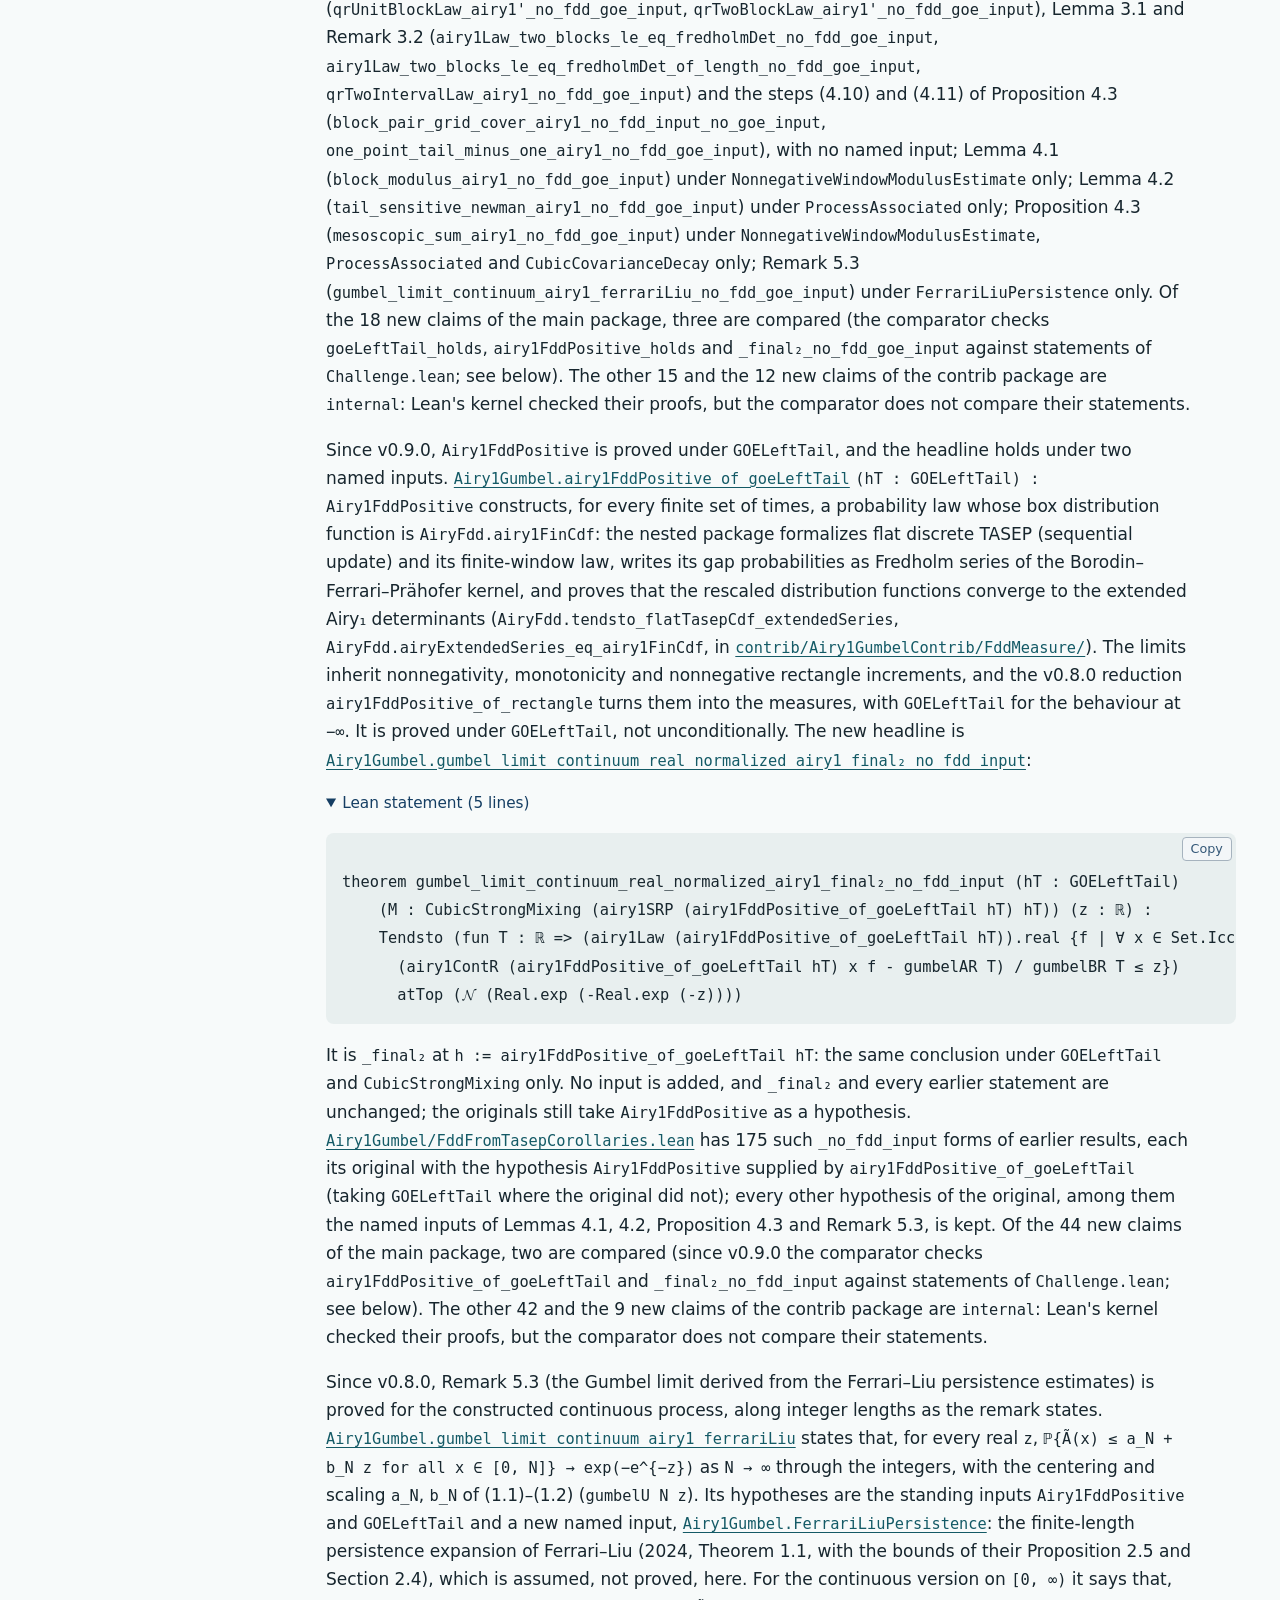
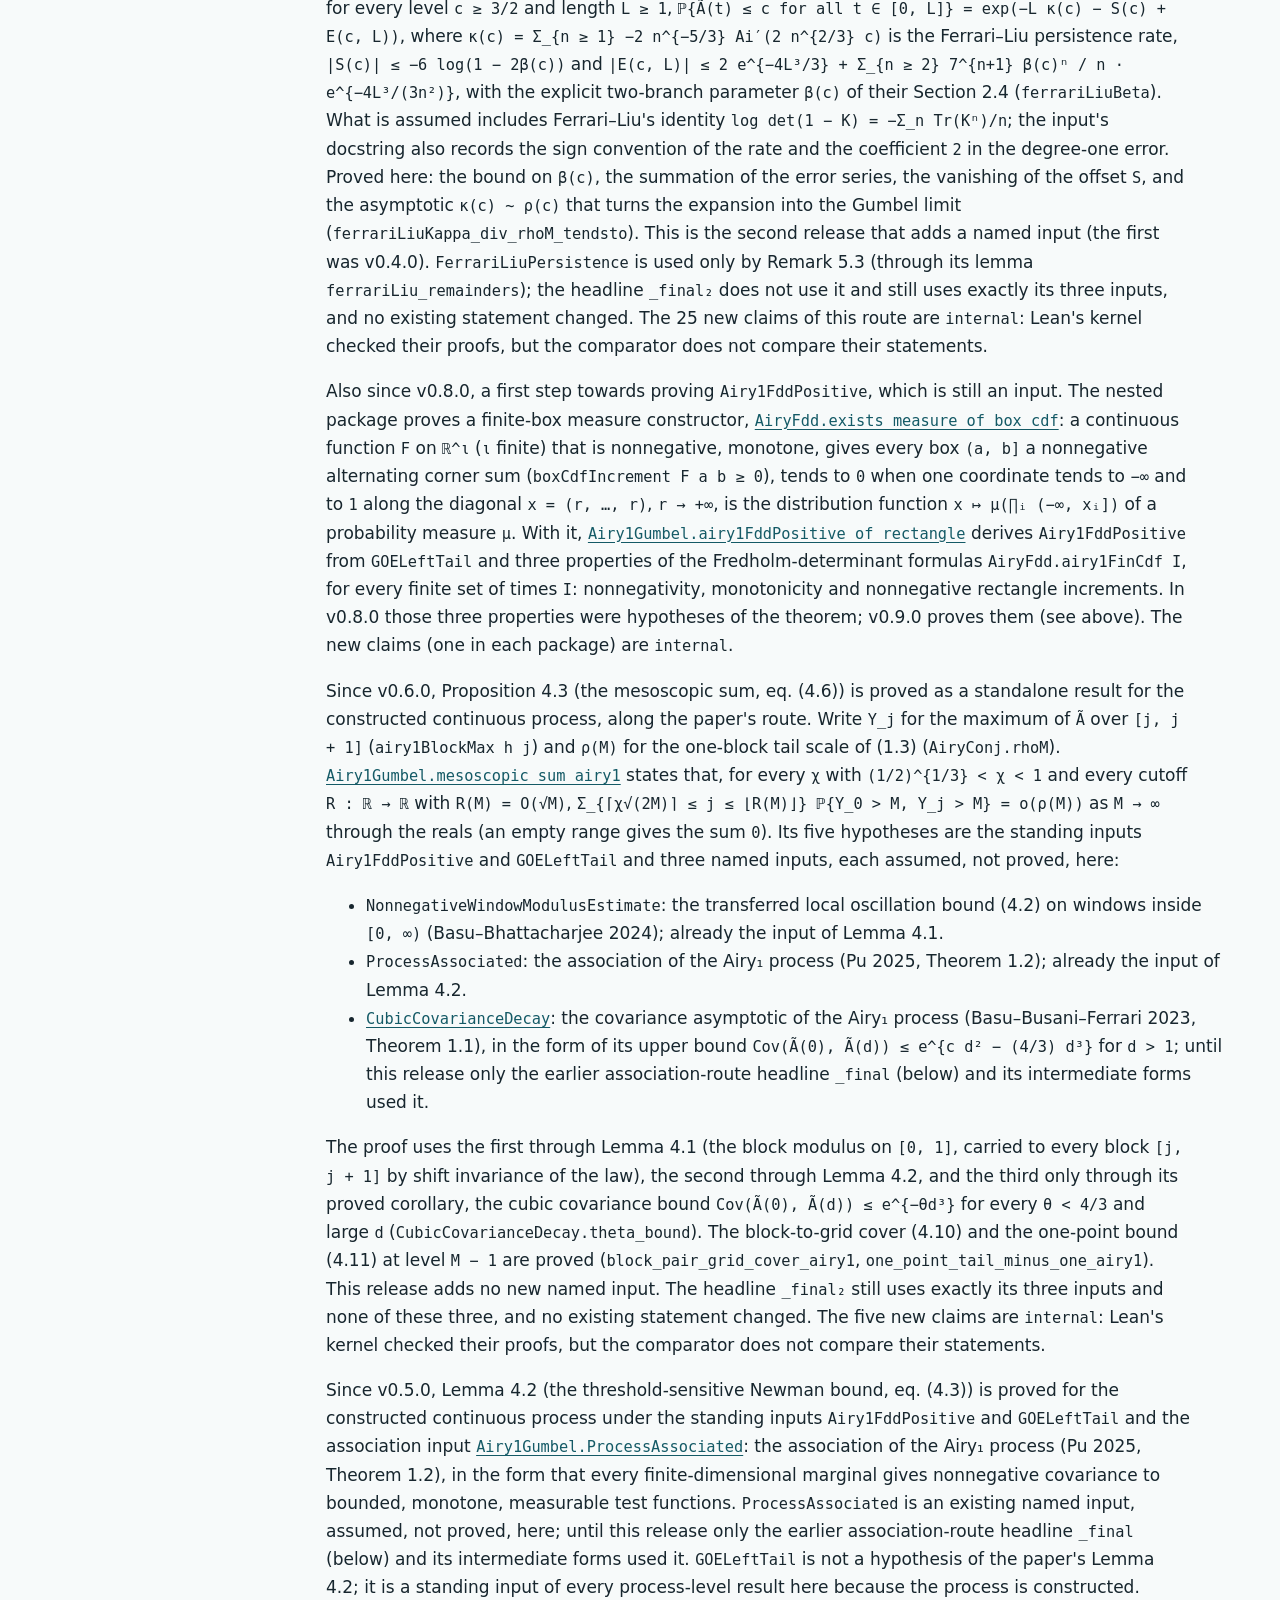
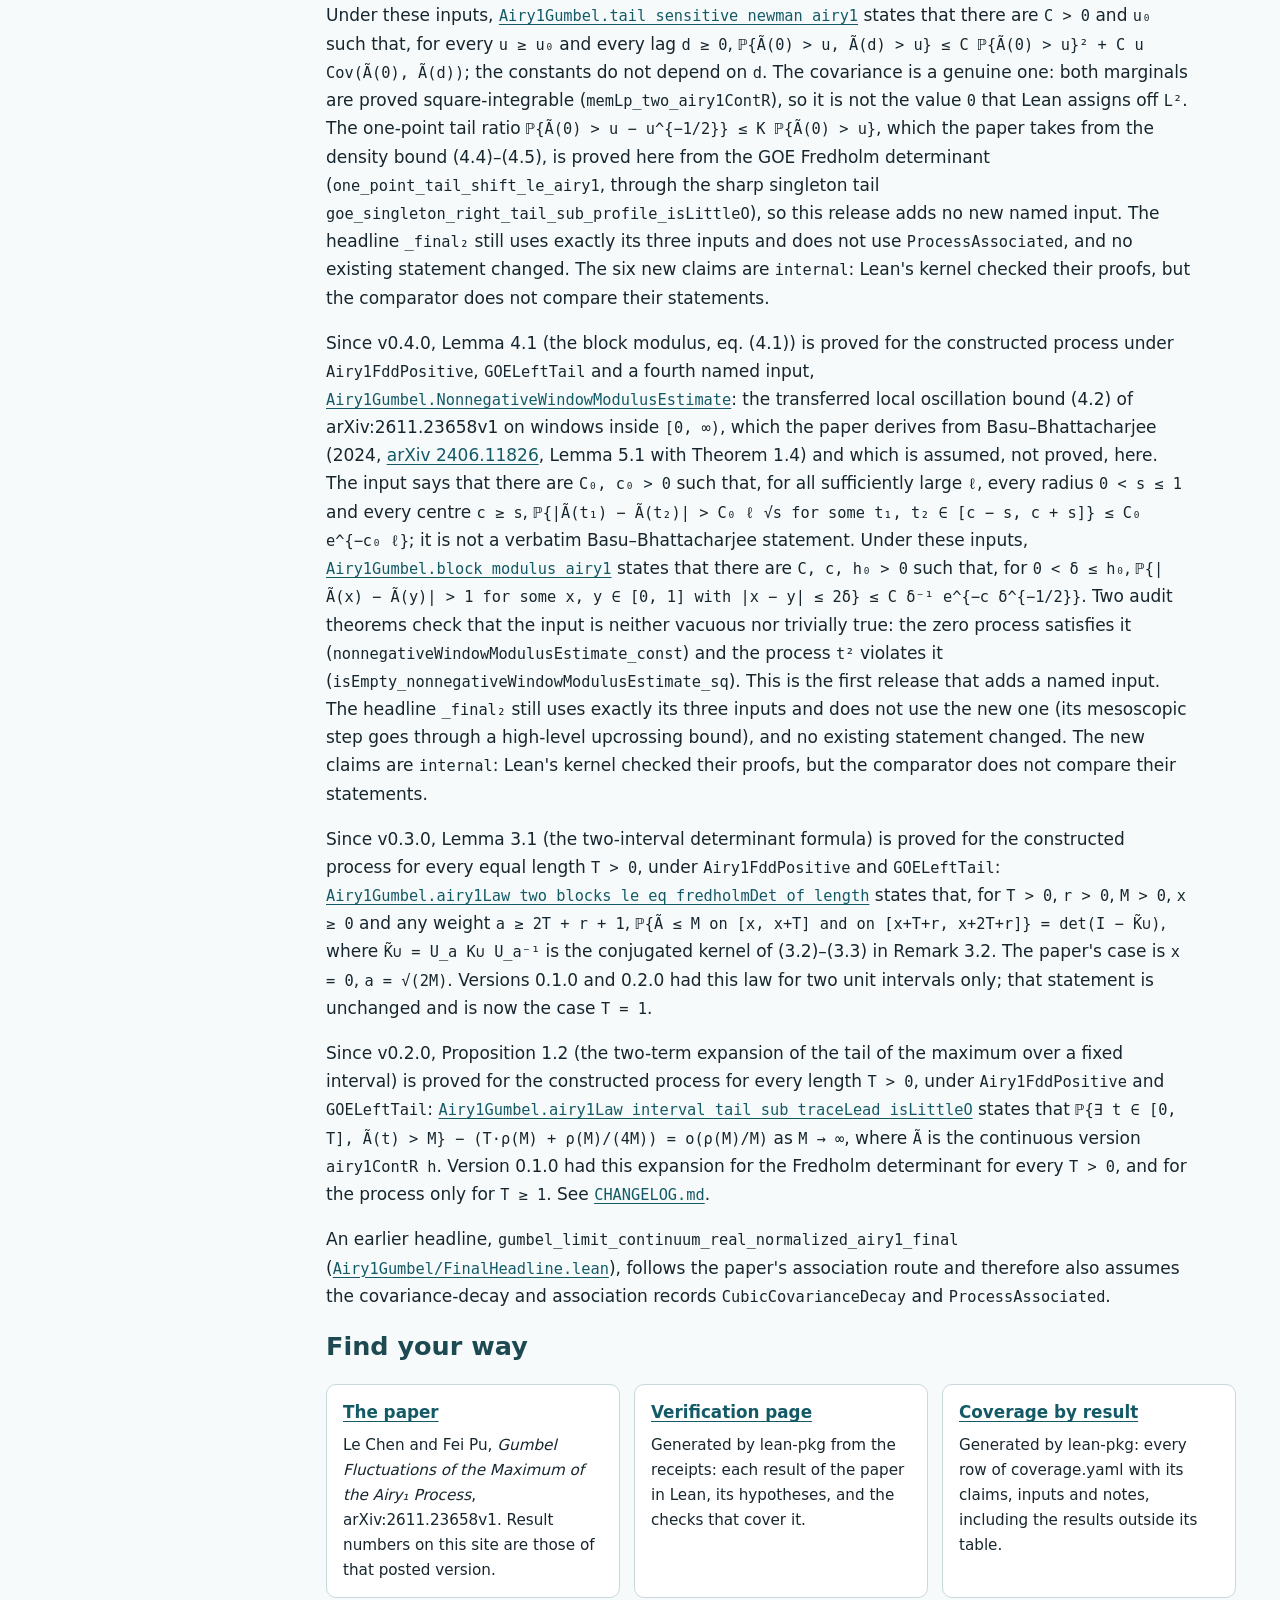
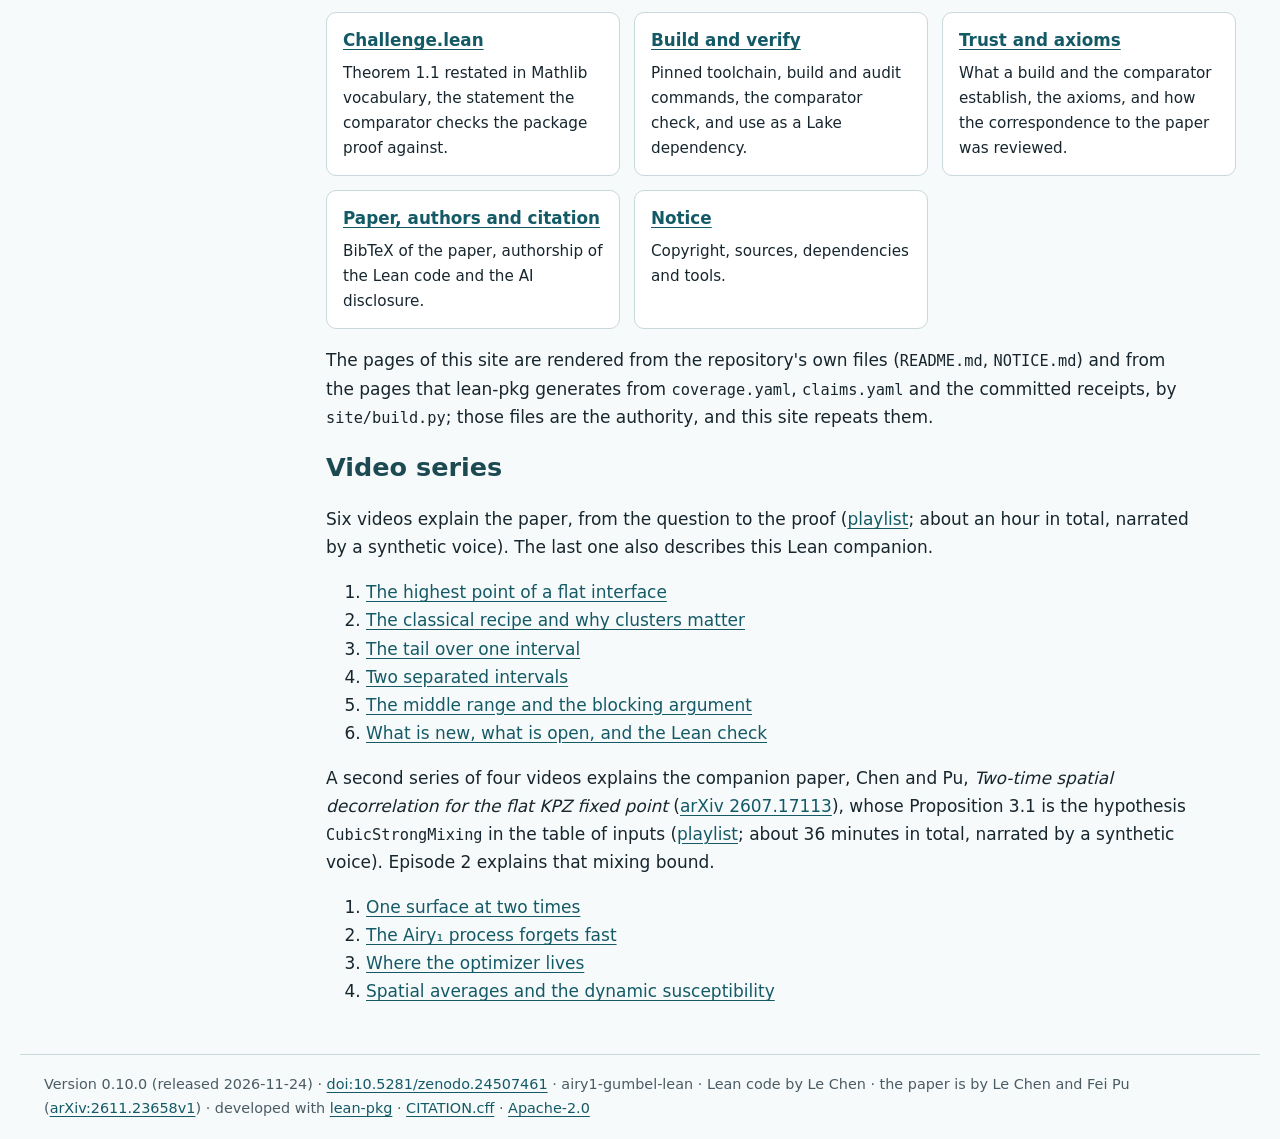
==== commit f659342a: "Site: v0.10.0 (main 213d234) Co-Authored-By: Claude Opus 5.5 <noreply@anthropic.com>" ====
--- a/index.html
+++ b/index.html
@@ -3,7 +3,7 @@
 <head>
   <meta charset="utf-8">
   <meta name="viewport" content="width=device-width, initial-scale=1">
-  <meta name="description" content="Lean 4 companion to Le Chen and Fei Pu, Gumbel Fluctuations of the Maximum of the Airy_1 Process (arXiv:2611.23658v1): Theorem 1.1 verified (build and statement comparison) under three named inputs, Airy1FddPositive, GOELeftTail and CubicStrongMixing; the mesoscopic step is proved by a two-time Fredholm determinant bound instead of the paper&#x27;s association route. It does not certify the whole manuscript. Apache-2.0.">
+  <meta name="description" content="Lean 4 companion to Le Chen and Fei Pu, Gumbel Fluctuations of the Maximum of the Airy_1 Process (arXiv:2611.23658v1): Theorem 1.1 verified (build and statement comparison) for the constructed Airy_1 process under one named input, CubicStrongMixing (Airy1FddPositive and GOELeftTail are proved); the three- and two-input forms remain; the mesoscopic step is proved by a two-time Fredholm determinant bound instead of the paper&#x27;s association route. It does not certify the whole manuscript. Apache-2.0.">
   <title>Airy₁ Gumbel: Lean Companion</title>
   <link rel="stylesheet" href="assets/site.css">
   <link rel="stylesheet" href="assets/code.css">
@@ -14,8 +14,8 @@
   <a class="skip" href="#content">Skip to content</a>
   <header>
     <a class="brand" href="./"><span>Airy₁ Gumbel: Lean Companion</span></a>
-    <a class="version" href="https://github.com/chenle02/airy1-gumbel-lean/releases/tag/v0.9.0" title="Release v0.9.0">v0.9.0</a>
-    <span class="tagline">Lean 4 paper companion · Theorem 1.1 under three named inputs · Apache-2.0</span>
+    <a class="version" href="https://github.com/chenle02/airy1-gumbel-lean/releases/tag/v0.10.0" title="Release v0.10.0">v0.10.0</a>
+    <span class="tagline">Lean 4 paper companion · Theorem 1.1 under one named input, CubicStrongMixing · Apache-2.0</span>
   </header>
   <div class="shell">
     <nav class="side" aria-label="Site"><p class="group">Start</p>
@@ -68,7 +68,7 @@
 </ul></nav></details>
     <main id="content">
 <section class="hero">
-<p class="eyebrow">Lean 4 / Mathlib paper companion · Theorem 1.1 under three named inputs, and under two since v0.9.0 · Apache-2.0</p>
+<p class="eyebrow">Lean 4 / Mathlib paper companion · Theorem 1.1 under three named inputs, and under CubicStrongMixing only since v0.10.0 · Apache-2.0</p>
 <h1>Airy₁ Gumbel: Lean Companion</h1>
 </section>
 
@@ -76,9 +76,10 @@
 <p>Lean 4 companion to Le Chen and Fei Pu, <em>Gumbel Fluctuations of the Maximum of the
 Airy₁ Process</em> (<a href="https://arxiv.org/abs/2611.23658">arXiv 2611.23658</a>): a kernel-checked
 proof that the maximum of a constructed Airy₁ process over <code>[0, T]</code>, centred and scaled
-as in the paper, converges to the Gumbel law, under three named inputs. Since v0.9.0 the
-first input, <code>Airy1FddPositive</code>, is proved under the second, <code>GOELeftTail</code>, so the same
-limit also holds under two named inputs (<code>GOELeftTail</code> and <code>CubicStrongMixing</code>).</p>
+as in the paper, converges to the Gumbel law, under three named inputs. Since v0.10.0 the
+first two inputs, <code>Airy1FddPositive</code> and <code>GOELeftTail</code>, are theorems with no hypothesis
+(<code>airy1FddPositive_holds</code>, <code>goeLeftTail_holds</code>), so the same limit also holds under one named
+input, <code>CubicStrongMixing</code>. The original statements are unchanged and still take all three.</p>
 <p class="actions"><a class="button" href="verification.html">Verification page</a> <a class="button secondary" href="coverage.html">Coverage by result</a> <a class="button secondary" href="https://github.com/chenle02/airy1-gumbel-lean/blob/main/Challenge.lean">Challenge.lean</a> <a class="button secondary" href="getting-started.html">Build and verify</a></p>
 
 <h2 id="what-is-proved">What is proved</h2>
@@ -131,6 +132,10 @@
 </tr>
 </tbody>
 </table>
+<p>Since v0.10.0 the first two inputs are proved in Lean with no hypothesis:
+<code>Airy1Gumbel.airy1FddPositive_holds : Airy1FddPositive</code> and
+<code>Airy1Gumbel.goeLeftTail_holds : GOELeftTail</code>. The headline above still takes them as
+hypotheses, unchanged; its one-input form, under <code>CubicStrongMixing</code> only, is described below.</p>
 <p>Proved in Lean on the way, among others: the centering and normalization lemmas; the
 block-maxima (blocking) assembly; the sharp one-block tail and the touching and separated
 pair bounds from the Quastel–Remenik block laws, which are themselves derived for the
@@ -146,12 +151,12 @@
 <p><strong>Not proved here.</strong></p>
 <ul>
 <li>
-<p>The three inputs above are assumptions of the headline theorem, not theorems.
-<code>GOELeftTail</code> is an extra explicit input relative to the paper, which starts from an
-existing continuous Airy₁ process. Since v0.9.0 the first input, <code>Airy1FddPositive</code>,
-is proved under the second (<code>airy1FddPositive_of_goeLeftTail</code>), not unconditionally;
-<code>_final₂_no_fdd_input</code> has the headline's conclusion under <code>GOELeftTail</code> and
-<code>CubicStrongMixing</code> only, and those two remain assumptions.</p>
+<p><code>CubicStrongMixing</code> is an assumption, not a theorem. The three inputs above are
+hypotheses of the headline theorem <code>_final₂</code>, which is unchanged. Since v0.10.0 the
+first two are proved with no hypothesis (<code>airy1FddPositive_holds</code>, <code>goeLeftTail_holds</code>),
+and <code>_final₂_no_fdd_goe_input</code> has the headline's conclusion under <code>CubicStrongMixing</code>
+only. <code>GOELeftTail</code> is an extra explicit input relative to the paper, which starts from
+an existing continuous Airy₁ process.</p>
 </li>
 <li>
 <p>The paper proves its mesoscopic step through association (Pu 2025), Newman's
@@ -202,12 +207,16 @@
 <code>_final₂</code> does not use it.</p>
 </li>
 <li>
-<p><code>Airy1FddPositive</code> is proved under <code>GOELeftTail</code> (since v0.9.0), not
-unconditionally. The original theorems, the headline <code>_final₂</code> and the statements the
-comparator checks among them, still take it as a hypothesis, unchanged; the
-<code>_no_fdd_input</code> forms do not take it. Since v0.9.0 the comparator also checks
-<code>airy1FddPositive_of_goeLeftTail</code> and <code>_final₂_no_fdd_input</code>; the other
-<code>_no_fdd_input</code> forms are built, not compared.</p>
+<p><code>Airy1FddPositive</code> is proved under <code>GOELeftTail</code> (since v0.9.0), and both are proved
+with no hypothesis (since v0.10.0). The original theorems, the headline <code>_final₂</code> and
+the statements the comparator checks among them, still take them as hypotheses,
+unchanged: the <code>_no_fdd_input</code> forms do not take <code>Airy1FddPositive</code>, and the
+<code>_no_fdd_goe_input</code> corollaries take neither. The standing inputs <code>Airy1FddPositive</code>
+and <code>GOELeftTail</code> named in the items above are hypotheses of those original theorems.
+Since v0.9.0 the comparator also checks <code>airy1FddPositive_of_goeLeftTail</code> and
+<code>_final₂_no_fdd_input</code>, and since v0.10.0 <code>goeLeftTail_holds</code>,
+<code>airy1FddPositive_holds</code> and <code>_final₂_no_fdd_goe_input</code>; the other <code>_no_fdd_input</code>
+and <code>_no_fdd_goe_input</code> forms are built, not compared.</p>
 </li>
 <li>
 <p>Lemmas 3.3–3.8 (the intermediate lemmas of the paper's proof of Proposition 1.4) are
@@ -225,6 +234,55 @@
 </li>
 </ul>
 </div>
+<p>Since v0.10.0, <code>GOELeftTail</code> and <code>Airy1FddPositive</code> are theorems with no hypothesis, and
+the headline holds under one named input, <code>CubicStrongMixing</code>.
+<a href="https://github.com/chenle02/airy1-gumbel-lean/blob/main/Airy1Gumbel/GOELeftTailDischarge.lean"><code>Airy1Gumbel.goeLeftTail_holds</code></a> <code>: GOELeftTail</code>
+proves the cubic left-tail bound of the one-point law,
+<code>airy1FinCdf {0} (fun _ =&gt; −M) ≤ C e^{−cM³}</code> for every <code>M ≥ 0</code>, with <code>c = 1/163840</code>. For
+<code>M ≥ 16</code> it bounds the GOE Fredholm determinant: the GOE kernel operator is the real Airy
+involution compressed to a half-line, localized Hermite packets give an orthonormal family
+with small defect on each finite section, and Hadamard's inequality with a uniform bound on
+the trace of the GOE operator at nonpositive cuts
+(<a href="https://github.com/chenle02/airy1-gumbel-lean/blob/main/Airy1Gumbel/GOETraceBound.lean"><code>abs_trace_goeOp_left_bounded</code></a>) bounds the determinant
+(five new modules under <a href="https://github.com/chenle02/airy1-gumbel-lean/tree/main/contrib/Airy1GumbelContrib/GOE"><code>contrib/Airy1GumbelContrib/GOE/</code></a>).
+For <code>0 ≤ M &lt; 16</code> the one-point function is at most <code>1</code>, as a limit of flat TASEP
+probabilities. Then
+<a href="https://github.com/chenle02/airy1-gumbel-lean/blob/main/Airy1Gumbel/GOELeftTailCorollaries.lean"><code>Airy1Gumbel.airy1FddPositive_holds</code></a>
+<code>: Airy1FddPositive</code> is <code>airy1FddPositive_of_goeLeftTail goeLeftTail_holds</code>. The new headline
+is
+<a href="https://github.com/chenle02/airy1-gumbel-lean/blob/main/Airy1Gumbel/GOELeftTailCorollaries.lean"><code>Airy1Gumbel.gumbel_limit_continuum_real_normalized_airy1_final₂_no_fdd_goe_input</code></a>:</p>
+<pre><code class="language-lean">theorem gumbel_limit_continuum_real_normalized_airy1_final₂_no_fdd_goe_input
+    (M : CubicStrongMixing (airy1SRP airy1FddPositive_holds goeLeftTail_holds)) (z : ℝ) :
+    Tendsto (fun T : ℝ =&gt; (airy1Law airy1FddPositive_holds).real {f | ∀ x ∈ Set.Icc (0 : ℝ) T,
+      (airy1ContR airy1FddPositive_holds x f - gumbelAR T) / gumbelBR T ≤ z})
+      atTop (𝓝 (Real.exp (-Real.exp (-z))))
+</code></pre>
+<p>It is <code>_final₂</code> at <code>h := airy1FddPositive_holds</code> and <code>hT := goeLeftTail_holds</code>: the same
+conclusion under <code>CubicStrongMixing</code> only. No input is added. <code>_final₂</code>,
+<code>_final₂_no_fdd_input</code> and every original statement are unchanged and still take the records
+as hypotheses.
+<a href="https://github.com/chenle02/airy1-gumbel-lean/blob/main/Airy1Gumbel/GOELeftTailCorollaries.lean"><code>Airy1Gumbel/GOELeftTailCorollaries.lean</code></a> has 15
+input-free corollaries of paper statements, each its original with <code>Airy1FddPositive</code> and
+<code>GOELeftTail</code> supplied by the two theorems and every other hypothesis kept:
+Theorem 1.1 (<code>_final₂_no_fdd_goe_input</code> and <code>_final₂_no_fdd_input_no_goe_input</code>, under
+<code>CubicStrongMixing</code> only); Proposition 1.2 (<code>airy1Law_interval_tail_sub_traceLead_isLittleO_no_fdd_goe_input</code>,
+every <code>T &gt; 0</code>, and <code>airy1Law_sup_le_eq_fredholmDet'_no_fdd_goe_input</code>), Corollary 1.3
+(<code>qrUnitBlockLaw_airy1'_no_fdd_goe_input</code>, <code>qrTwoBlockLaw_airy1'_no_fdd_goe_input</code>), Lemma 3.1
+and Remark 3.2 (<code>airy1Law_two_blocks_le_eq_fredholmDet_no_fdd_goe_input</code>,
+<code>airy1Law_two_blocks_le_eq_fredholmDet_of_length_no_fdd_goe_input</code>,
+<code>qrTwoIntervalLaw_airy1_no_fdd_goe_input</code>) and the steps (4.10) and (4.11) of Proposition 4.3
+(<code>block_pair_grid_cover_airy1_no_fdd_input_no_goe_input</code>,
+<code>one_point_tail_minus_one_airy1_no_fdd_goe_input</code>), with no named input; Lemma 4.1
+(<code>block_modulus_airy1_no_fdd_goe_input</code>) under <code>NonnegativeWindowModulusEstimate</code> only; Lemma 4.2
+(<code>tail_sensitive_newman_airy1_no_fdd_goe_input</code>) under <code>ProcessAssociated</code> only; Proposition 4.3
+(<code>mesoscopic_sum_airy1_no_fdd_goe_input</code>) under <code>NonnegativeWindowModulusEstimate</code>,
+<code>ProcessAssociated</code> and <code>CubicCovarianceDecay</code> only; Remark 5.3
+(<code>gumbel_limit_continuum_airy1_ferrariLiu_no_fdd_goe_input</code>) under <code>FerrariLiuPersistence</code> only.
+Of the 18 new claims of the main package, three are compared (the comparator checks
+<code>goeLeftTail_holds</code>, <code>airy1FddPositive_holds</code> and <code>_final₂_no_fdd_goe_input</code> against
+statements of <code>Challenge.lean</code>; see below). The other 15 and the 12 new claims of the contrib
+package are <code>internal</code>: Lean's kernel checked their proofs, but the comparator does not
+compare their statements.</p>
 <p>Since v0.9.0, <code>Airy1FddPositive</code> is proved under <code>GOELeftTail</code>, and the headline holds
 under two named inputs.
 <a href="https://github.com/chenle02/airy1-gumbel-lean/blob/main/Airy1Gumbel/FddFromTasep.lean"><code>Airy1Gumbel.airy1FddPositive_of_goeLeftTail</code></a>
@@ -438,7 +496,7 @@
     </main>
   </div>
   <footer>
-    Version 0.9.0 (released 2026-11-24) · <a href="https://doi.org/10.5281/zenodo.24488645">doi:10.5281/zenodo.24488645</a> · airy1-gumbel-lean · Lean code by Le Chen · the paper is by Le Chen and Fei Pu (<a href="https://arxiv.org/abs/2611.23658v1">arXiv:2611.23658v1</a>) · developed with <a href="https://github.com/lean-pkg/lean-pkg">lean-pkg</a> · <a href="https://github.com/chenle02/airy1-gumbel-lean/blob/main/CITATION.cff">CITATION.cff</a> · <a href="https://github.com/chenle02/airy1-gumbel-lean/blob/main/LICENSE">Apache-2.0</a>
+    Version 0.10.0 (released 2026-11-24) · <a href="https://doi.org/10.5281/zenodo.24507461">doi:10.5281/zenodo.24507461</a> · airy1-gumbel-lean · Lean code by Le Chen · the paper is by Le Chen and Fei Pu (<a href="https://arxiv.org/abs/2611.23658v1">arXiv:2611.23658v1</a>) · developed with <a href="https://github.com/lean-pkg/lean-pkg">lean-pkg</a> · <a href="https://github.com/chenle02/airy1-gumbel-lean/blob/main/CITATION.cff">CITATION.cff</a> · <a href="https://github.com/chenle02/airy1-gumbel-lean/blob/main/LICENSE">Apache-2.0</a>
   </footer>
 </body>
 </html>
